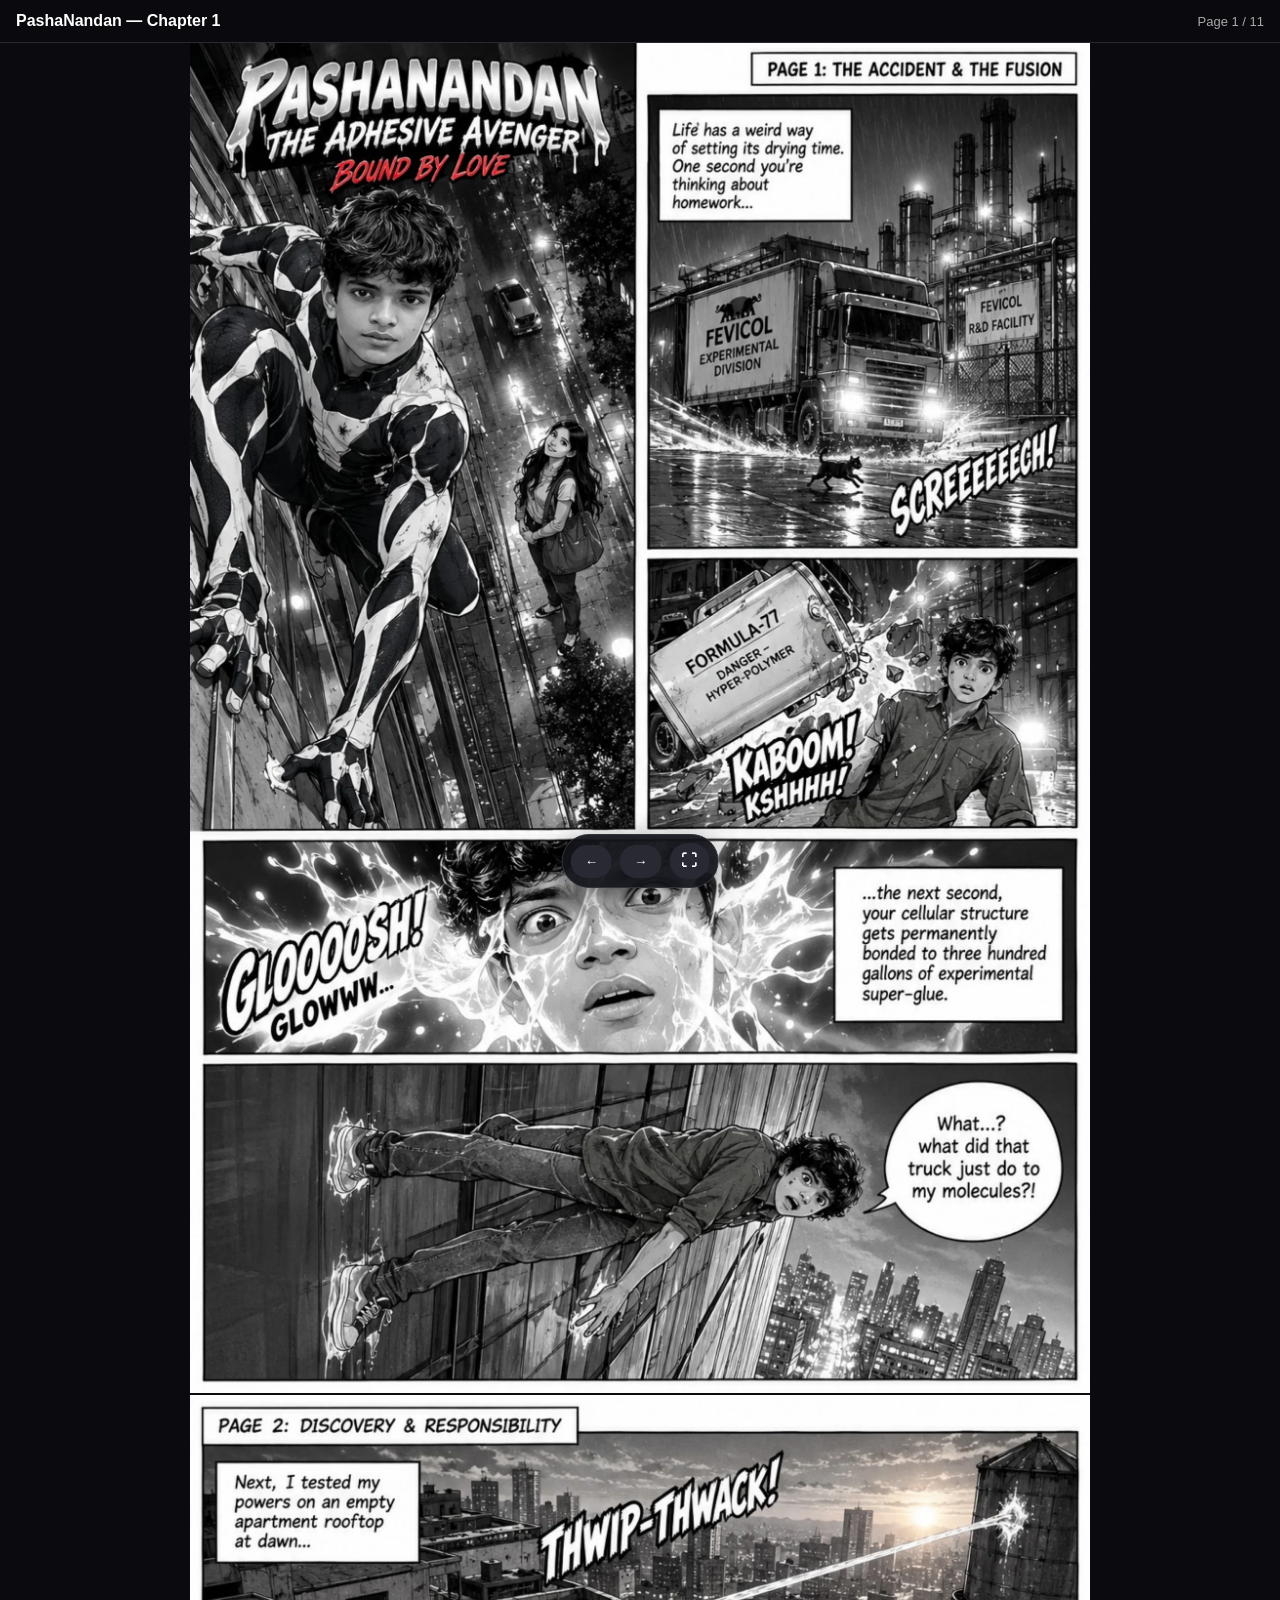
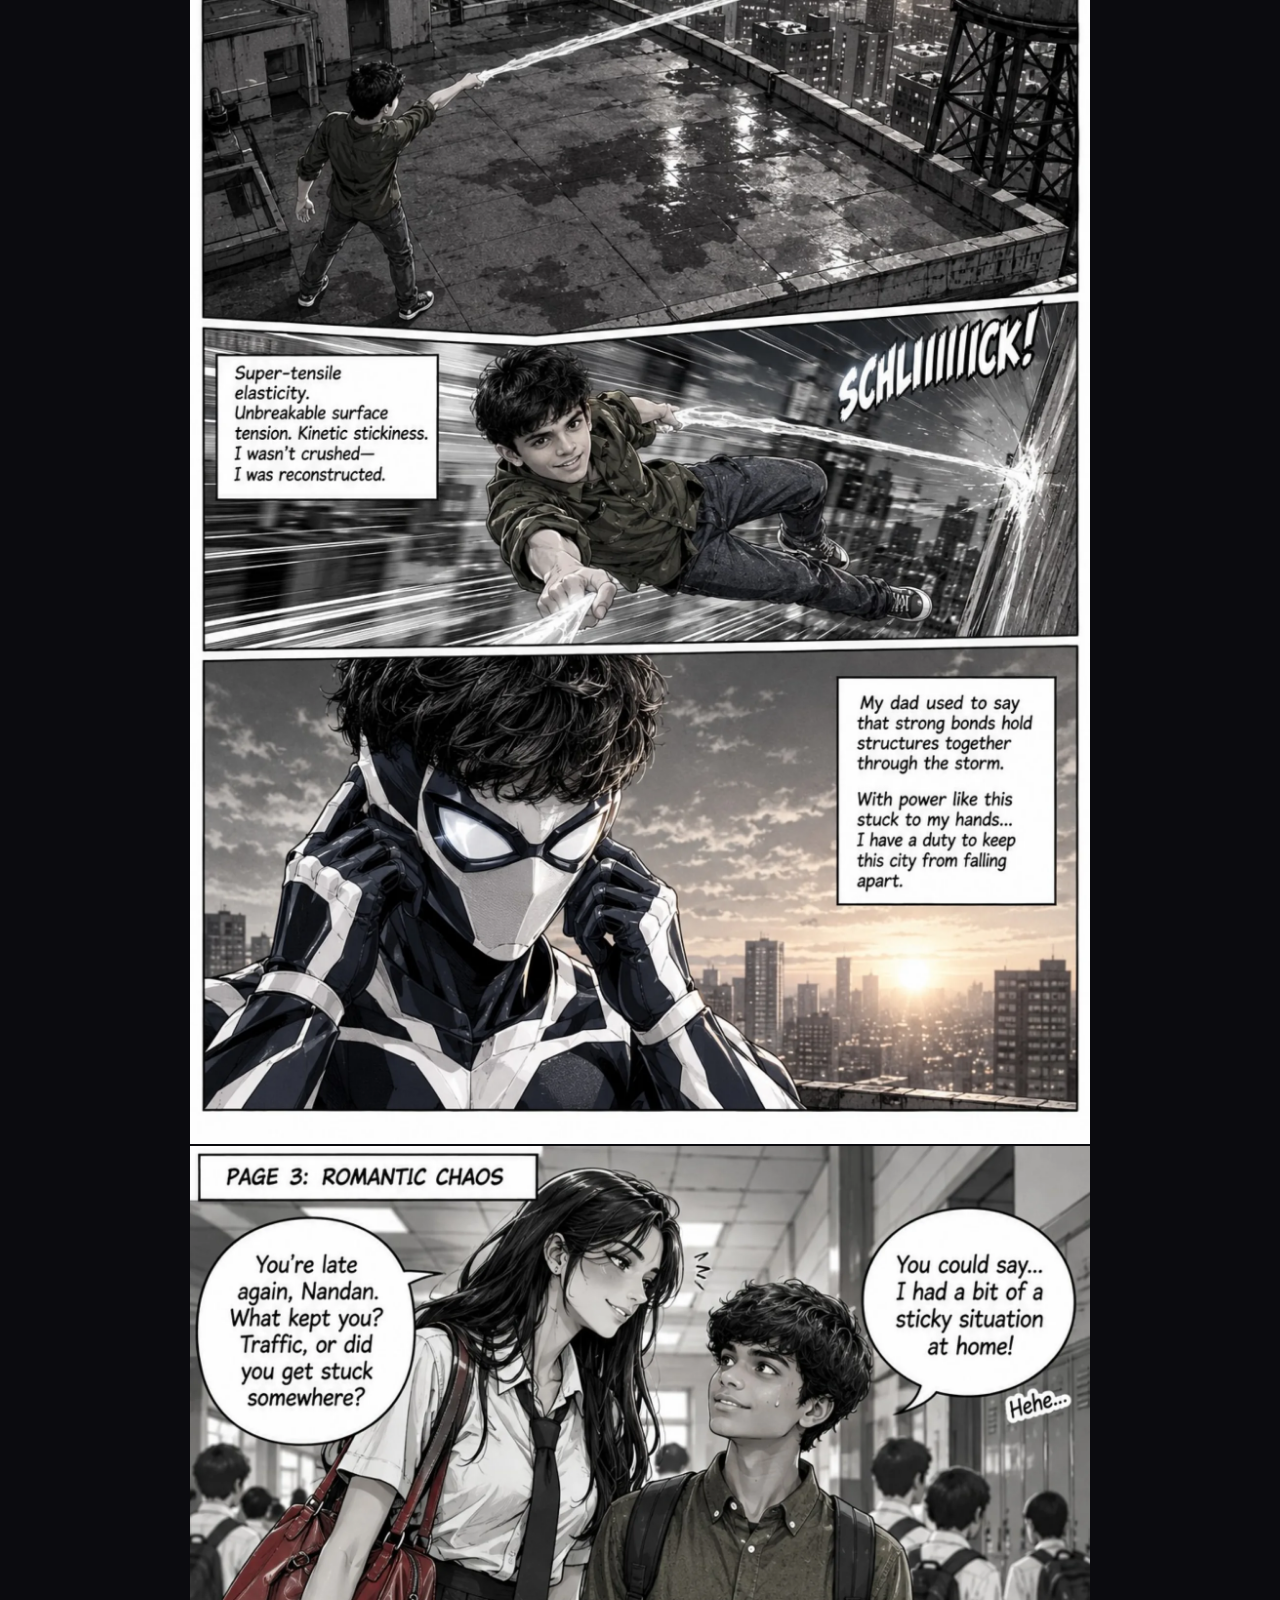
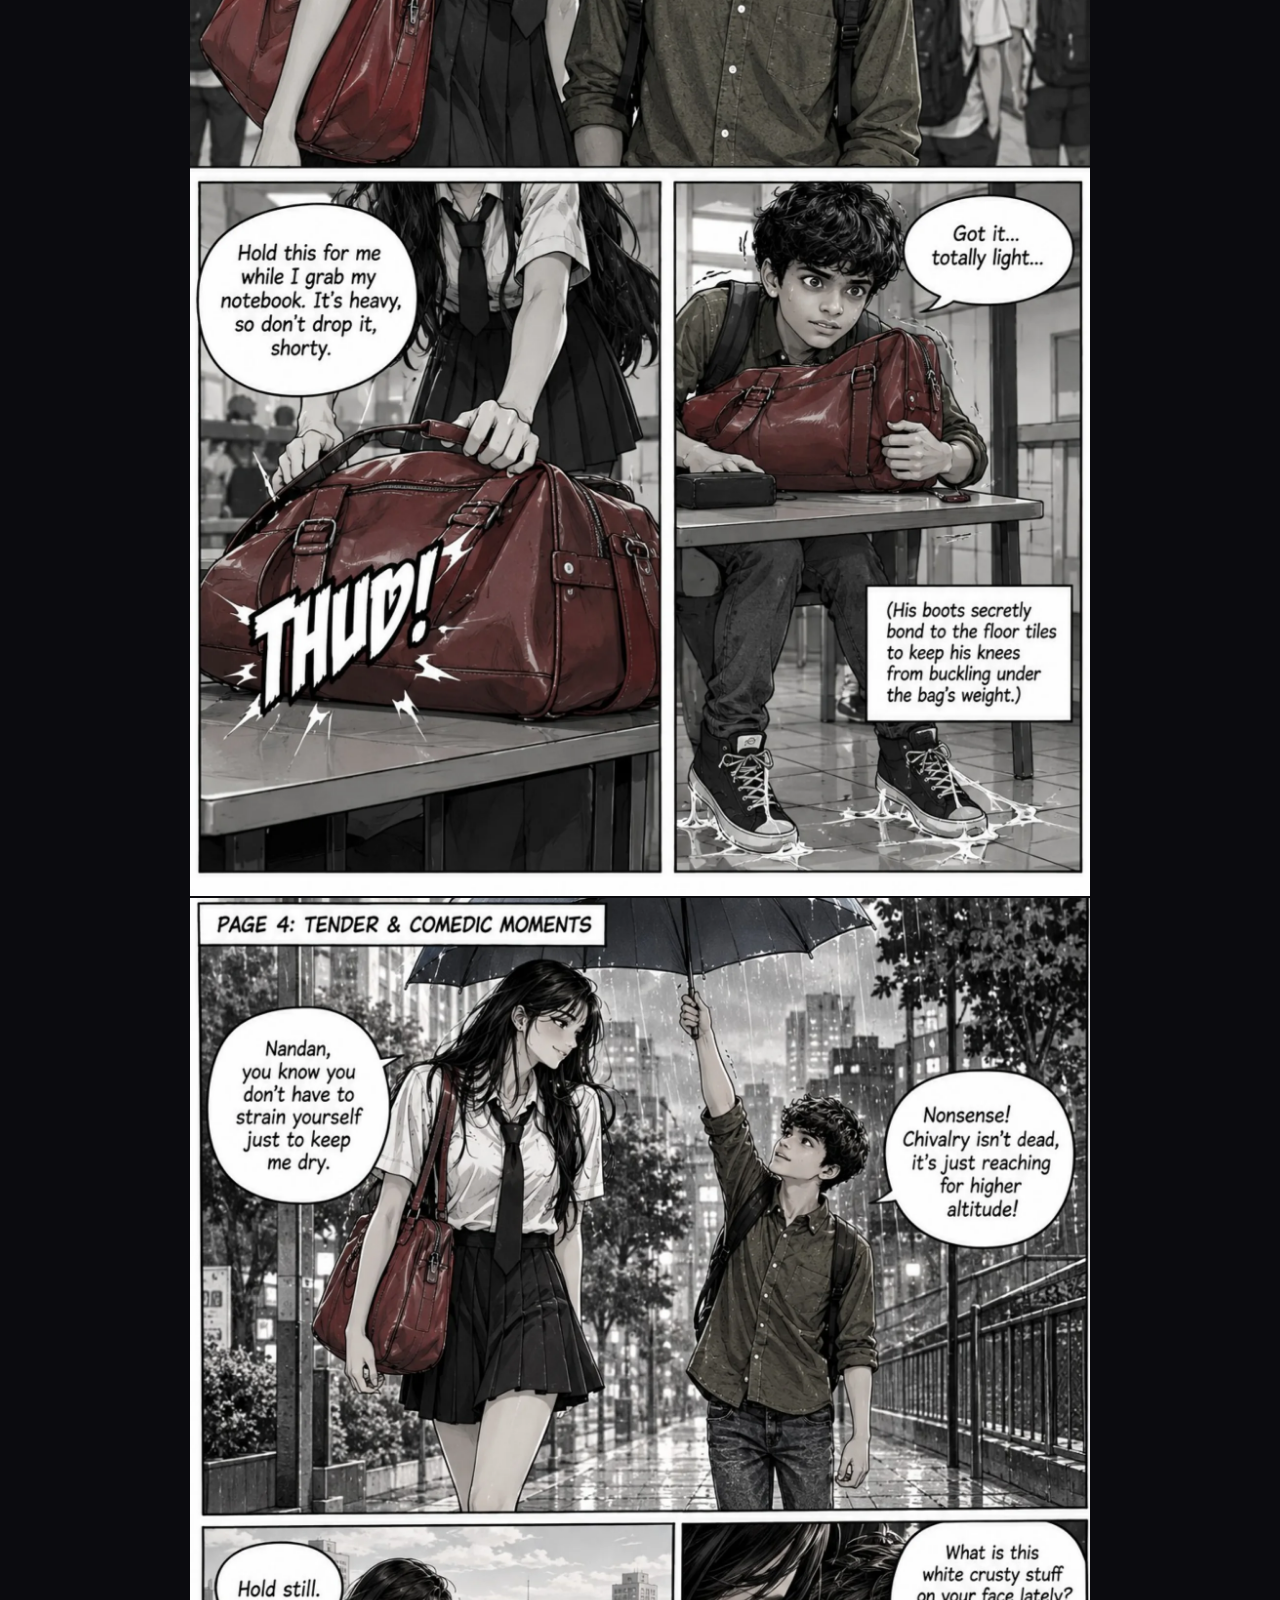
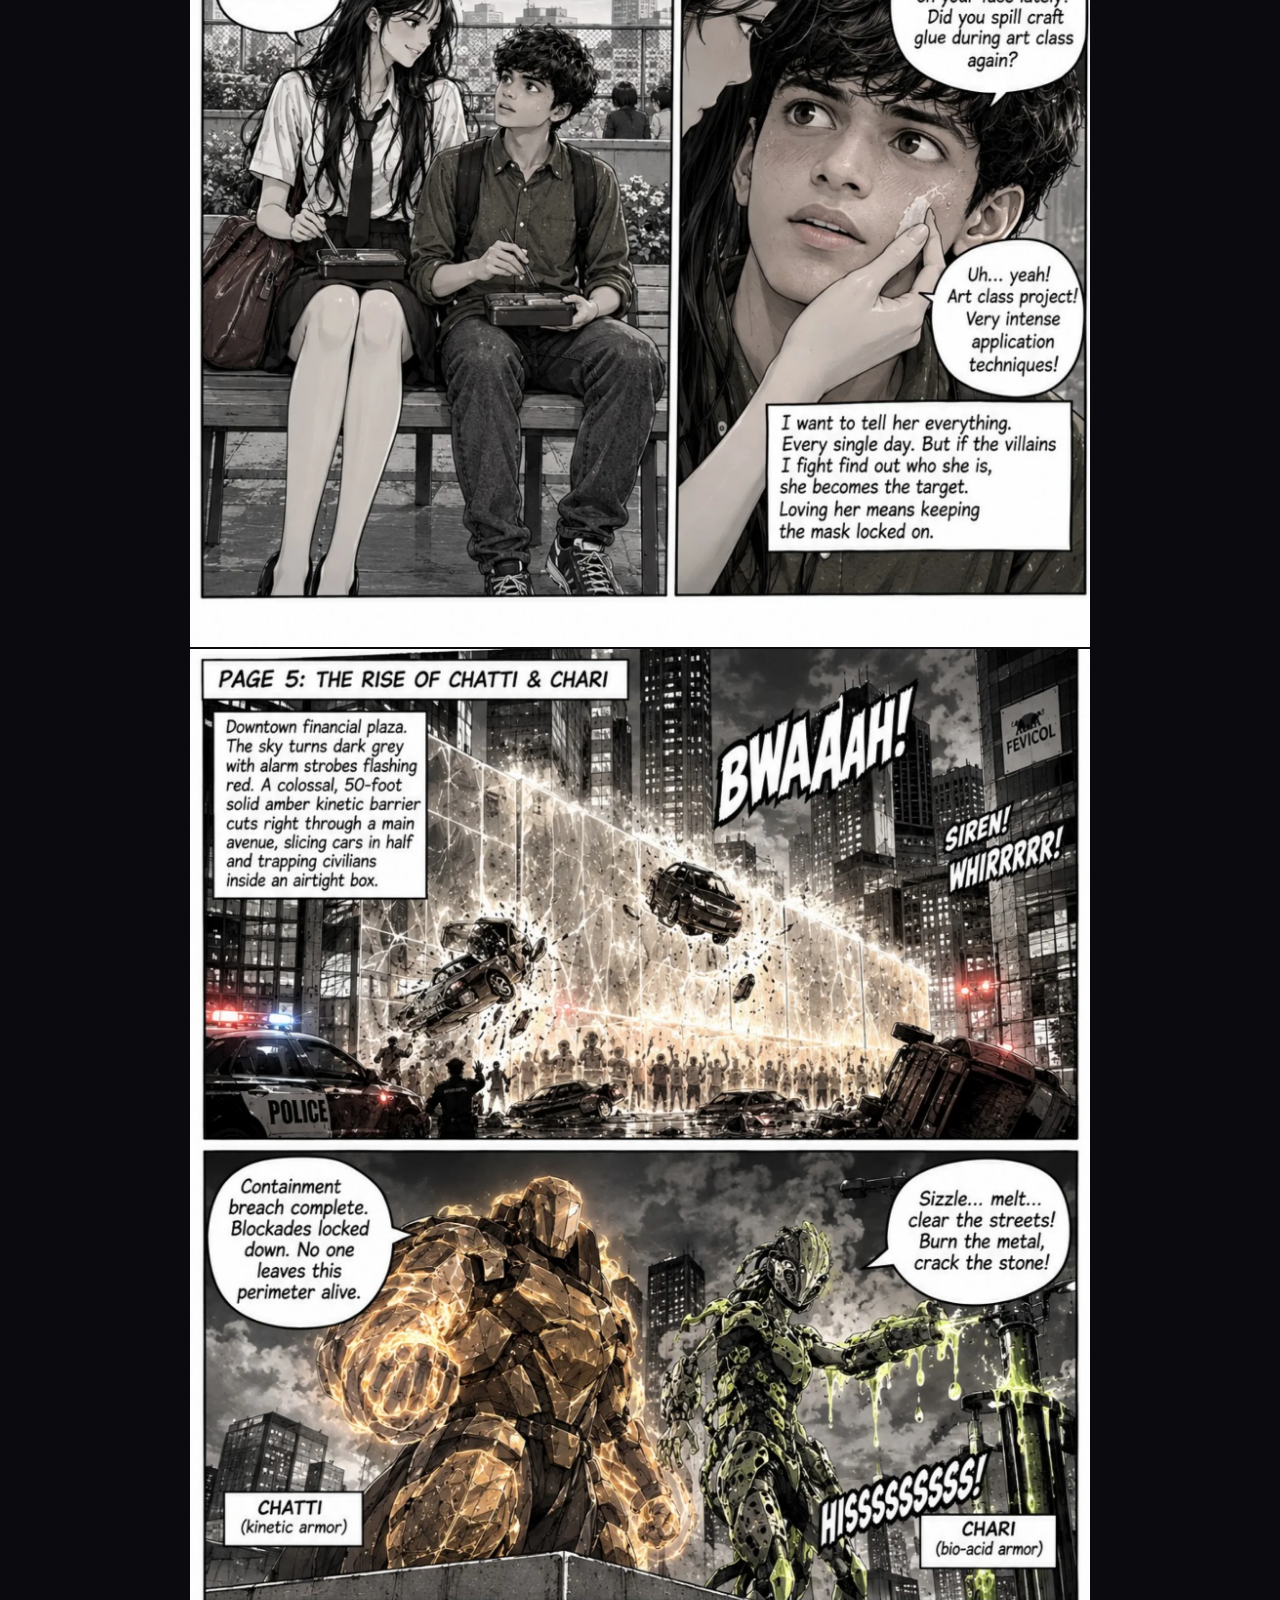
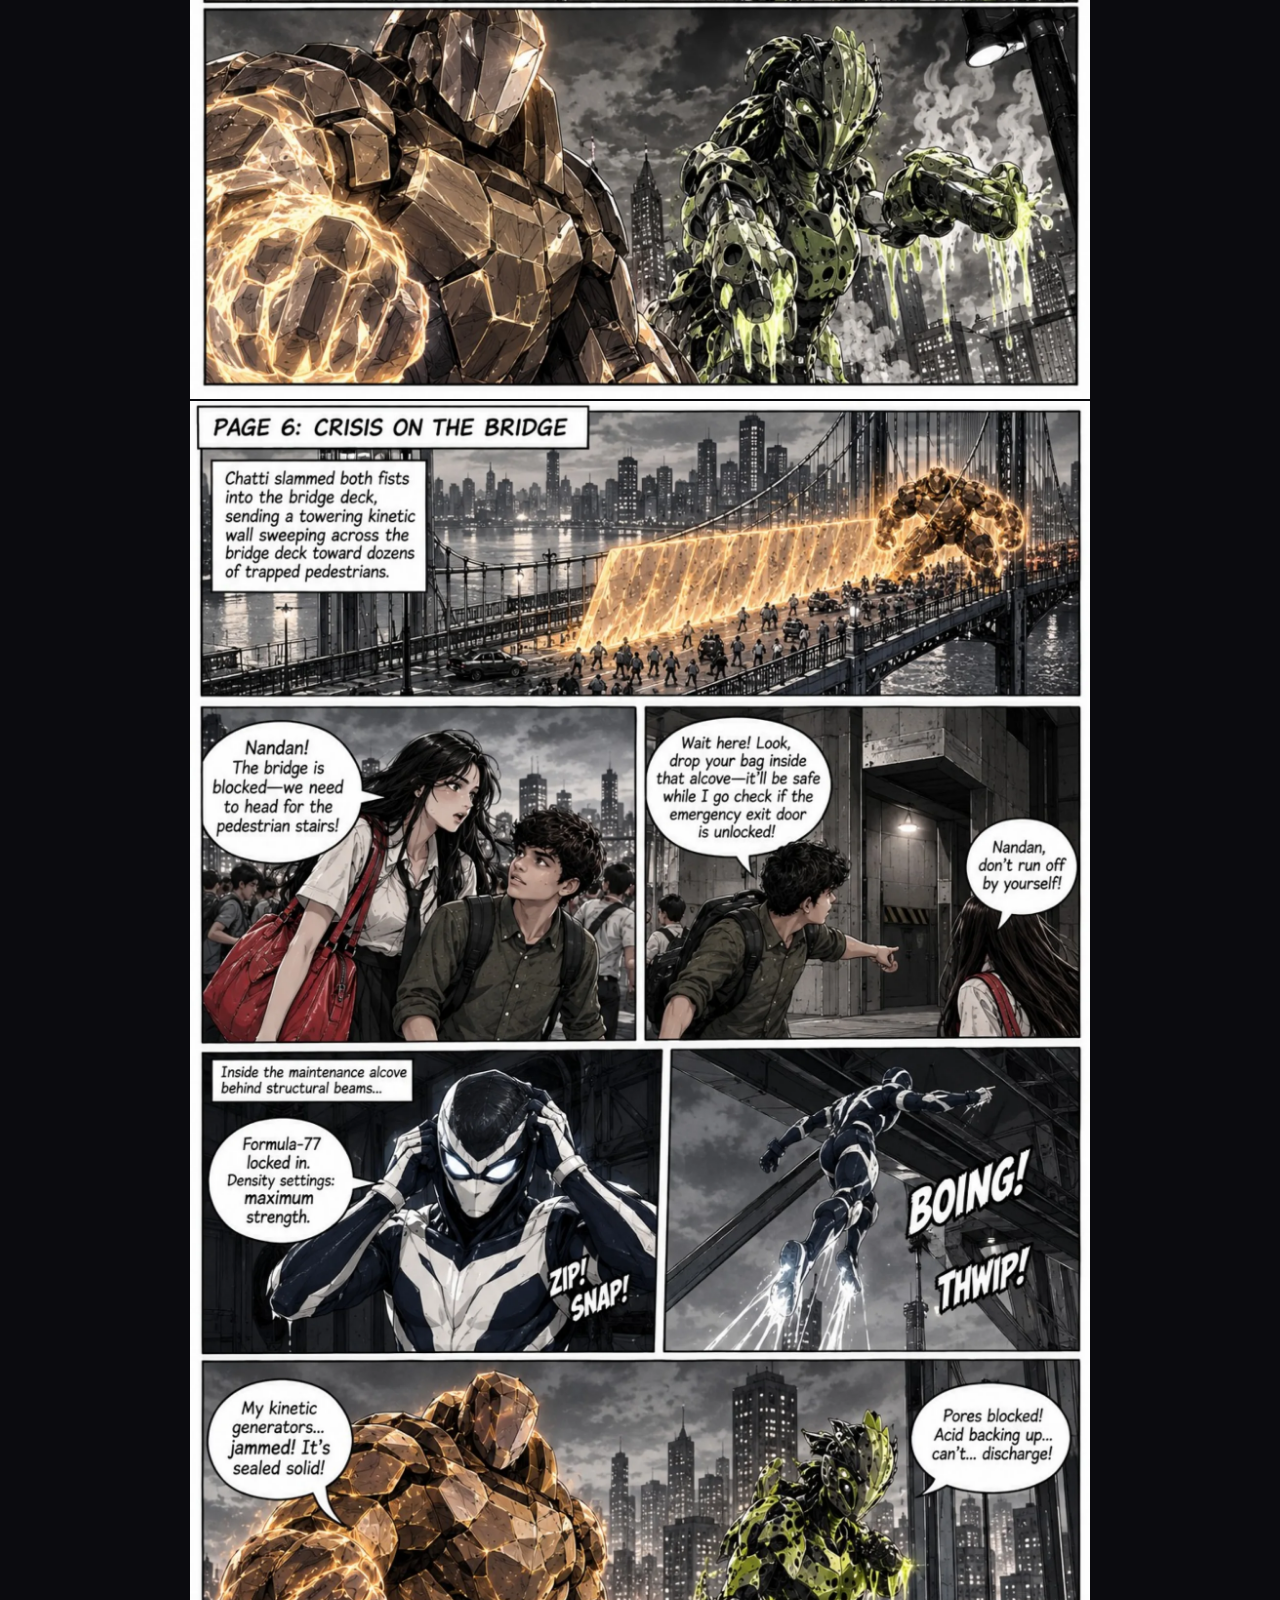
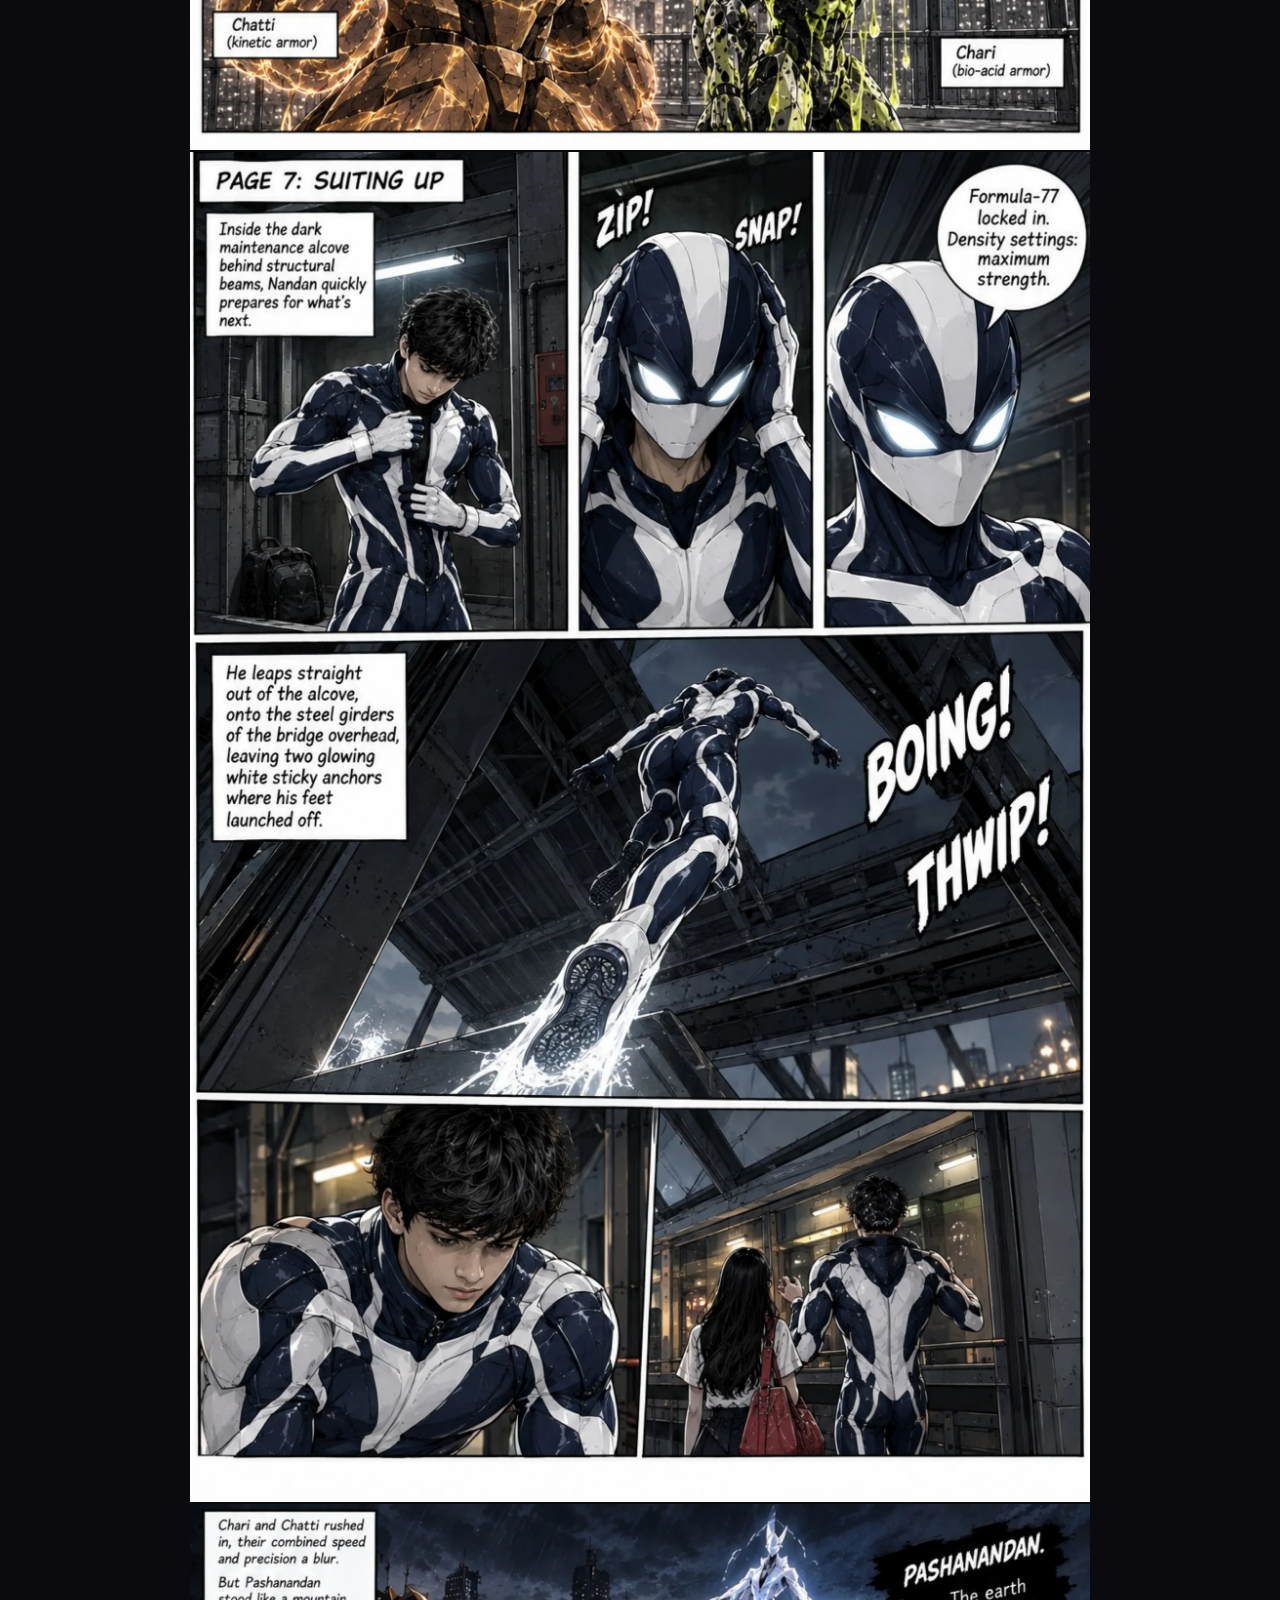
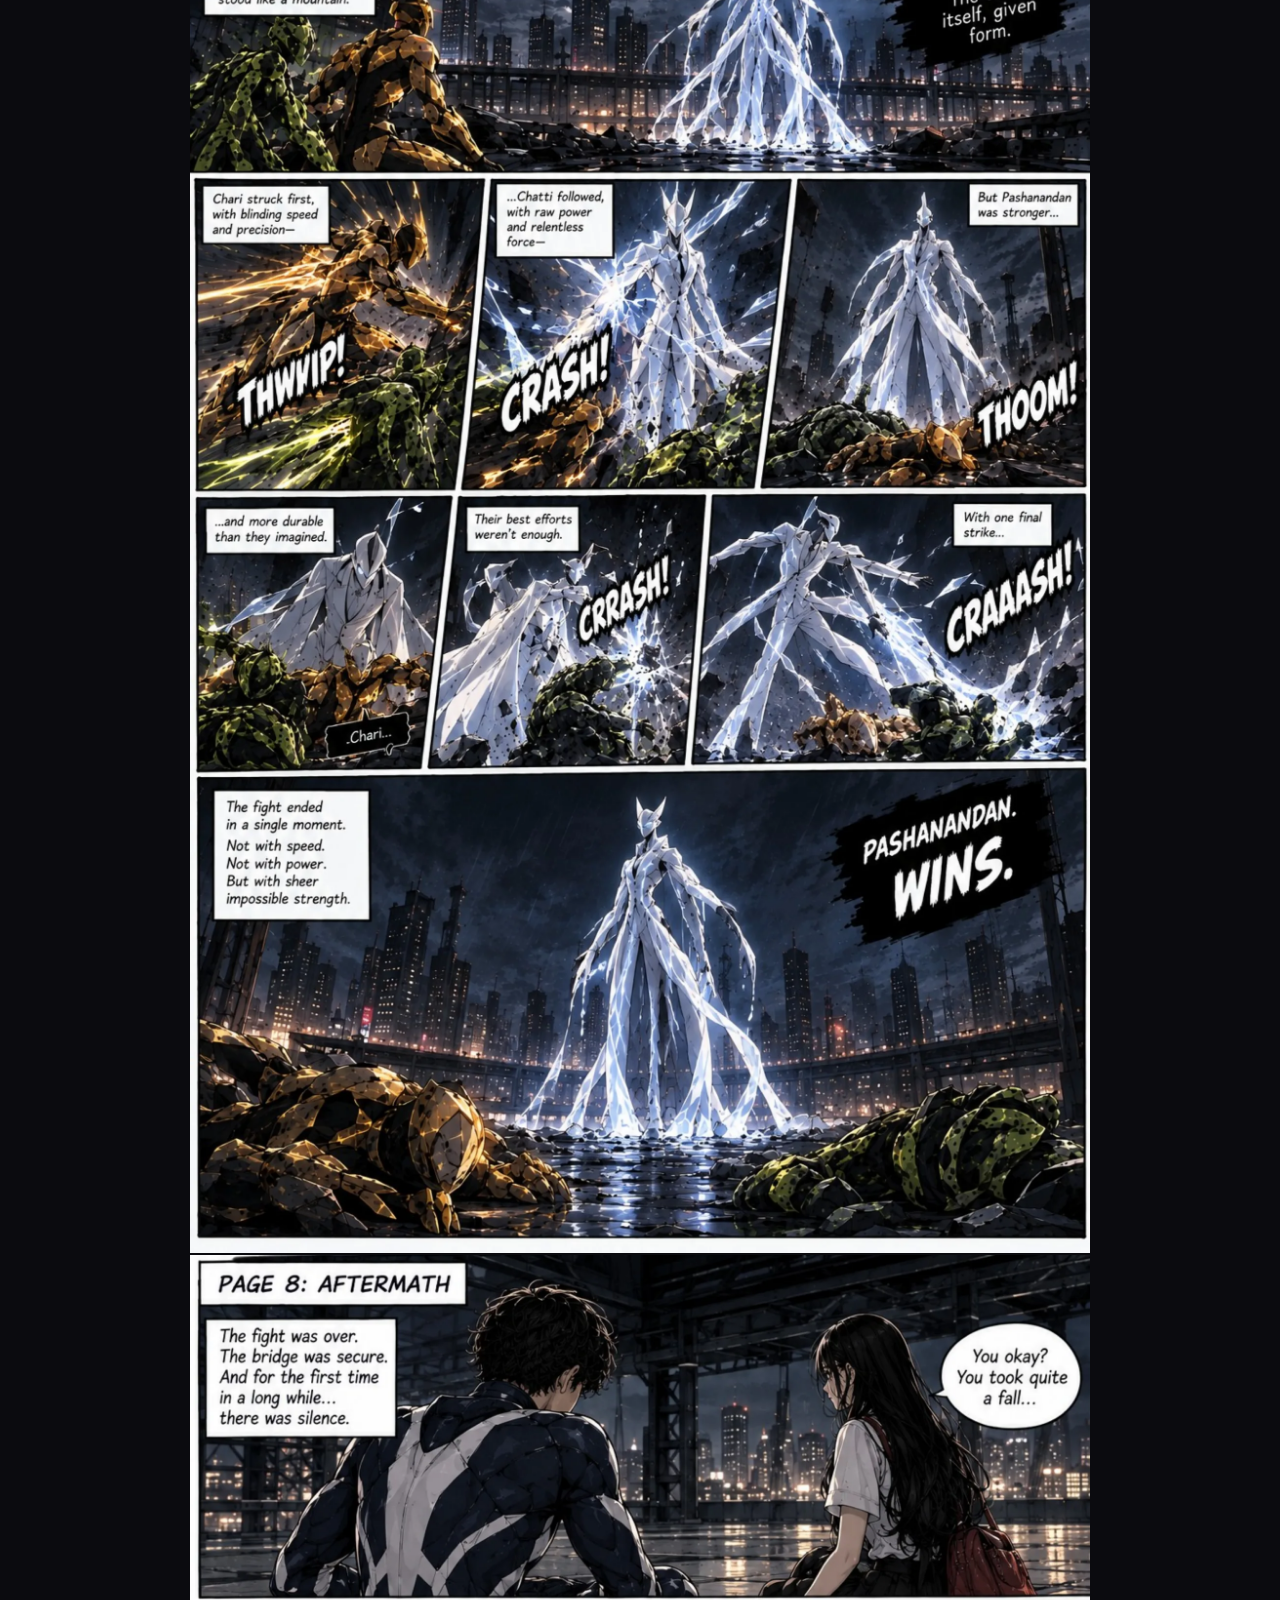
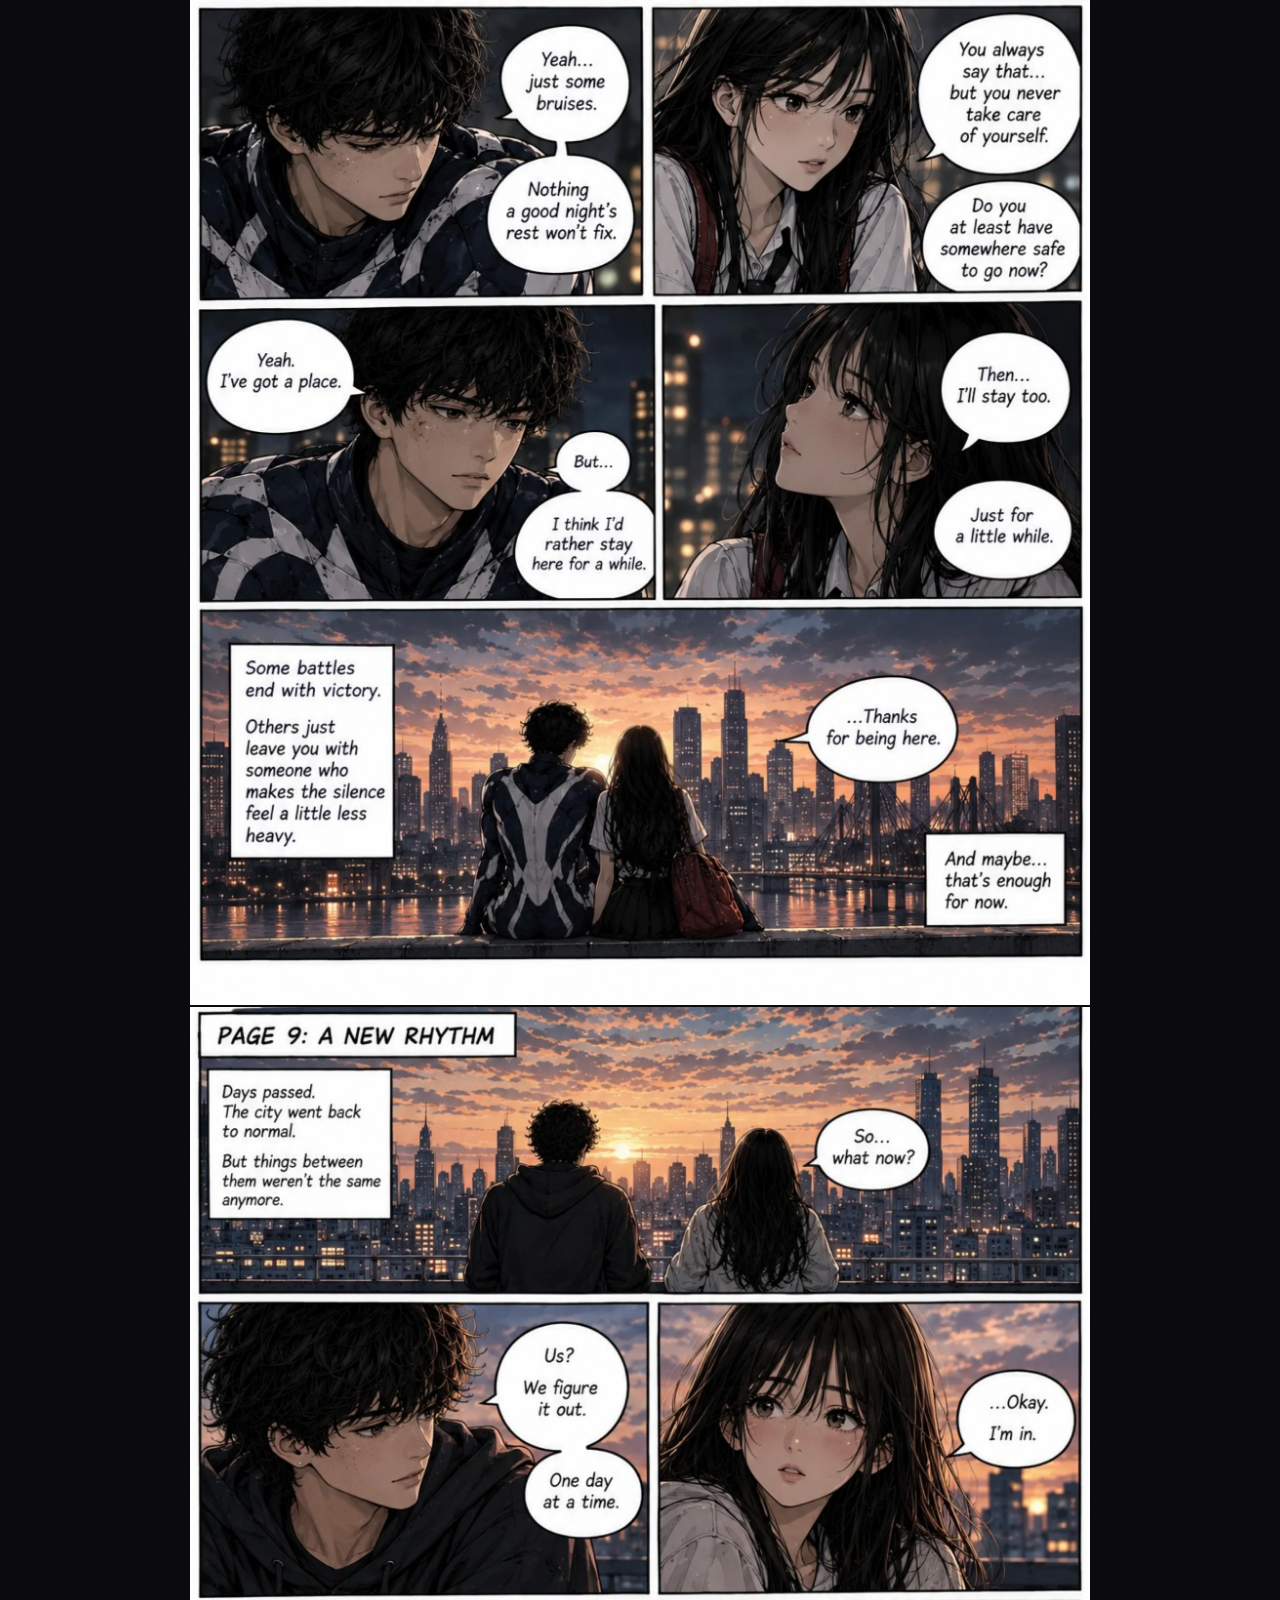
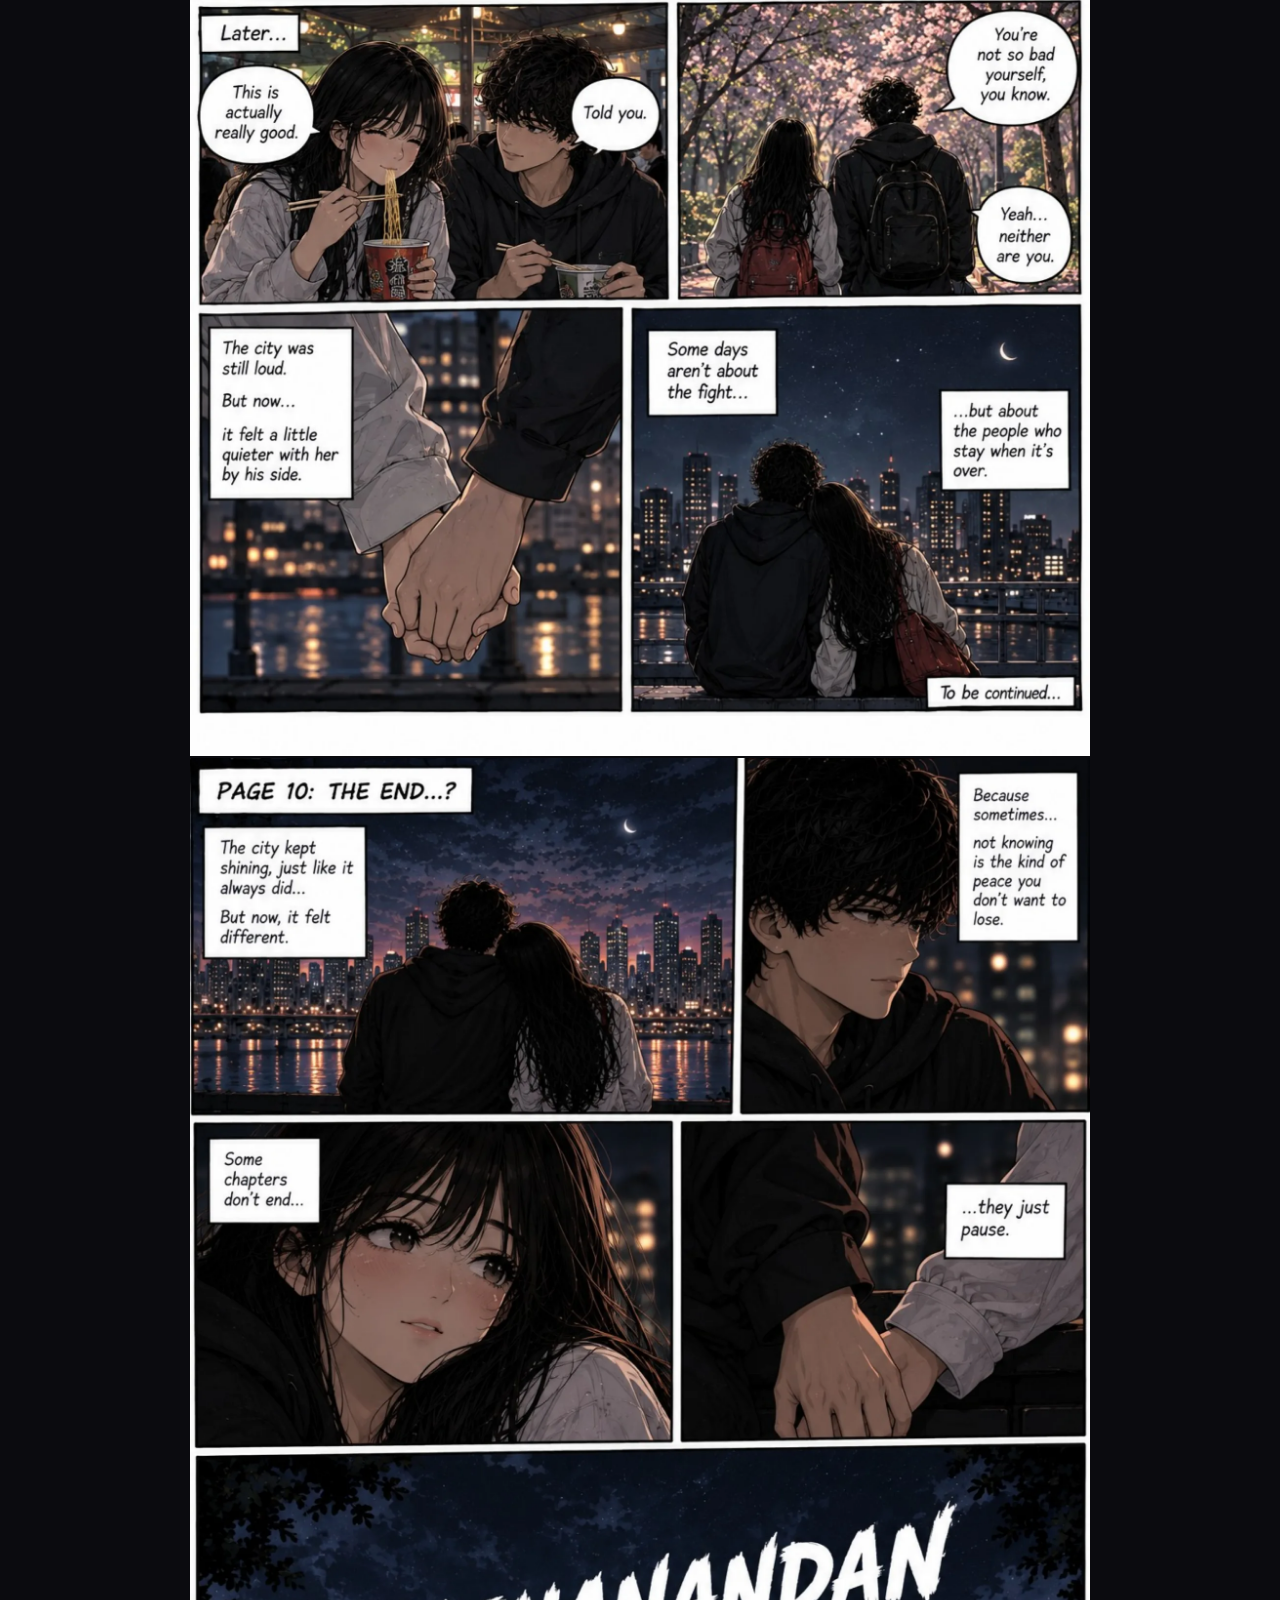
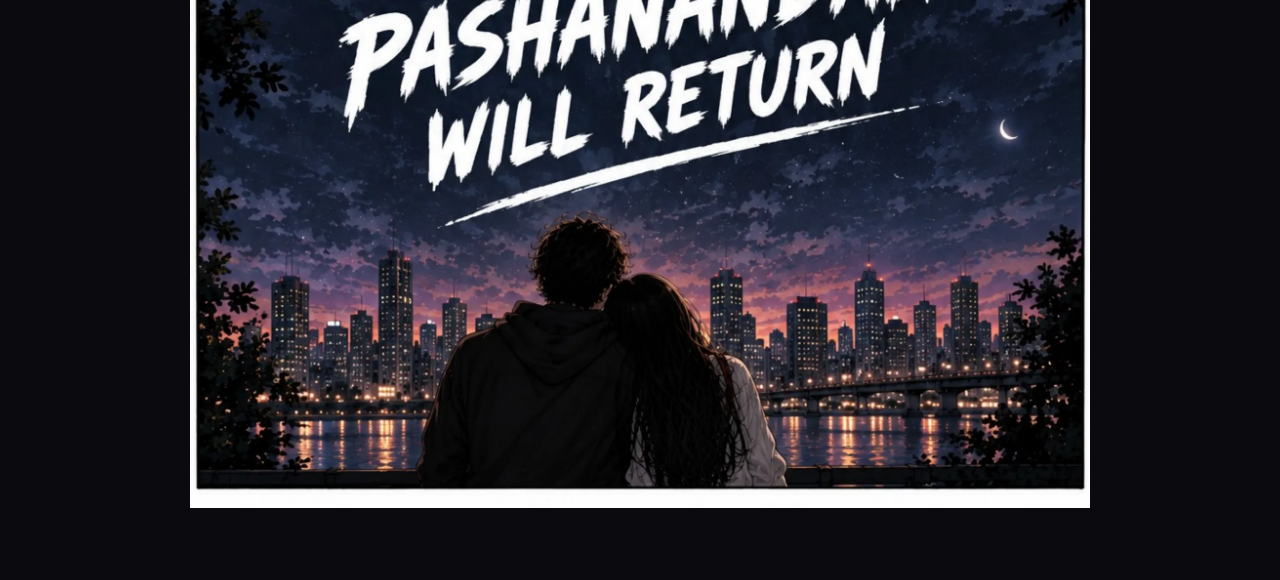
==== reader.html @ 2bcb2ae4 "Add files via upload" ====
<!DOCTYPE html>
<html lang="en">
<head>
  <meta charset="UTF-8">
  <meta name="viewport" content="width=device-width, initial-scale=1.0">
  <title>PashaNandan — Chapter 1</title>
  <style>
    * { box-sizing: border-box; }
    html, body { margin: 0; padding: 0; background: #0b0b0f; color: #fff; font-family: Arial, sans-serif; }
    body { padding-bottom: 70px; }
    .topbar {
      position: sticky; top: 0; z-index: 10;
      display: flex; align-items: center; justify-content: space-between;
      padding: 12px 16px; background: rgba(11,11,15,.94);
      border-bottom: 1px solid #292932; backdrop-filter: blur(10px);
    }
    .title { font-weight: 800; font-size: 16px; }
    .progress { font-size: 13px; color: #aaa; }
    .reader { max-width: 900px; margin: 0 auto; }
    .page {
      display: block; width: 100%; height: auto; margin: 0 auto;
      background: #15151b;
      user-select: none; -webkit-user-drag: none;
    }
    .controls {
      position: fixed; left: 50%; bottom: 12px; transform: translateX(-50%);
      display: flex; gap: 8px; align-items: center;
      background: rgba(20,20,27,.94); border: 1px solid #33333d;
      border-radius: 999px; padding: 8px; z-index: 20;
      box-shadow: 0 8px 30px rgba(0,0,0,.45);
    }
    button {
      border: 0; border-radius: 999px; padding: 9px 14px;
      background: #292934; color: white; font-weight: 700; cursor: pointer;
    }
    button:disabled { opacity: .4; cursor: default; }
    #fullscreen { font-size: 16px; padding: 9px 12px; }
    .loading { text-align: center; padding: 50px 20px; color: #aaa; }
    @media (min-width: 901px) {
      .page { margin-bottom: 2px; }
    }
  </style>
</head>
<body>
  <div class="topbar">
    <div class="title">PashaNandan — Chapter 1</div>
    <div class="progress" id="progress">Page 1 / 11</div>
  </div>

  <main class="reader" id="reader">
    <div class="loading" id="loading">Loading comic…</div>
  </main>

  <div class="controls">
    <button id="prev" aria-label="Previous page">←</button>
    <button id="next" aria-label="Next page">→</button>
    <button id="fullscreen" aria-label="Fullscreen">⛶</button>
  </div>

  <script>
    const totalPages = 11;
    const reader = document.getElementById("reader");
    const progress = document.getElementById("progress");
    const loading = document.getElementById("loading");
    const pages = [];

    for (let i = 1; i <= totalPages; i++) {
      const img = document.createElement("img");
      img.className = "page";
      img.alt = `PashaNandan Chapter 1 — Page ${i}`;
      img.loading = i === 1 ? "eager" : "lazy";
      img.decoding = "async";
      img.src = `comics/pashanandan/chapter-01/page-${String(i).padStart(2, "0")}.webp`;
      reader.appendChild(img);
      pages.push(img);
    }
    loading.remove();

    function currentPage() {
      let best = 1, bestDistance = Infinity;
      pages.forEach((page, i) => {
        const distance = Math.abs(page.getBoundingClientRect().top - 80);
        if (distance < bestDistance) {
          bestDistance = distance;
          best = i + 1;
        }
      });
      return best;
    }

    function updateProgress() {
      progress.textContent = `Page ${currentPage()} / ${totalPages}`;
    }

    document.getElementById("prev").onclick = () => {
      const p = Math.max(1, currentPage() - 1);
      pages[p - 1].scrollIntoView({ behavior: "smooth", block: "start" });
    };

    document.getElementById("next").onclick = () => {
      const p = Math.min(totalPages, currentPage() + 1);
      pages[p - 1].scrollIntoView({ behavior: "smooth", block: "start" });
    };

    document.getElementById("fullscreen").onclick = async () => {
      if (!document.fullscreenElement) {
        await document.documentElement.requestFullscreen?.();
      } else {
        await document.exitFullscreen?.();
      }
    };

    window.addEventListener("scroll", updateProgress, { passive: true });
    updateProgress();
  </script>
</body>
</html>
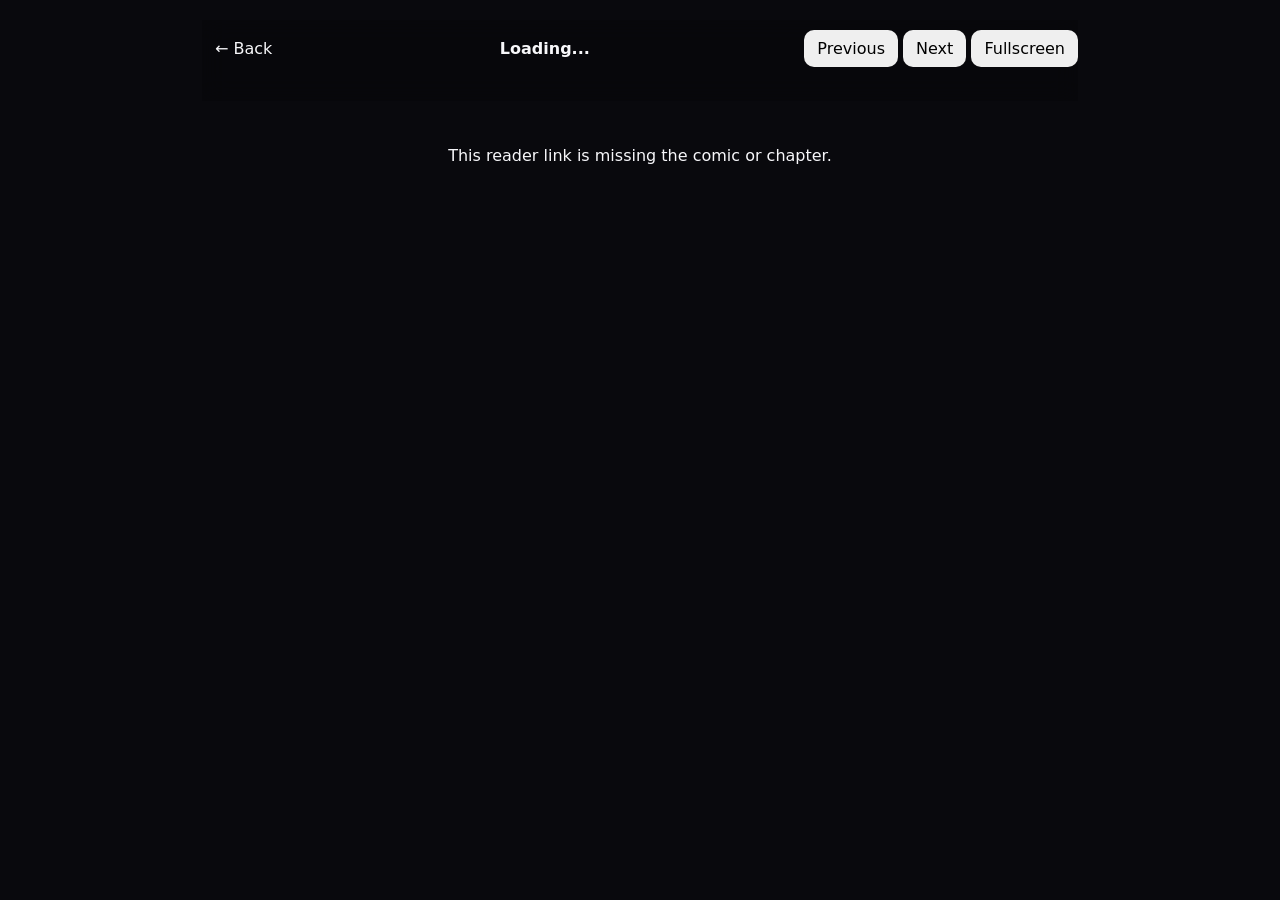
==== commit 50d5d9cd: "Add files via upload" ====
--- a/reader.html
+++ b/reader.html
@@ -3,115 +3,245 @@
 <head>
   <meta charset="UTF-8">
   <meta name="viewport" content="width=device-width, initial-scale=1.0">
-  <title>PashaNandan — Chapter 1</title>
+  <title>Comic Reader</title>
+  <link rel="stylesheet" href="style.css">
   <style>
-    * { box-sizing: border-box; }
-    html, body { margin: 0; padding: 0; background: #0b0b0f; color: #fff; font-family: Arial, sans-serif; }
-    body { padding-bottom: 70px; }
-    .topbar {
-      position: sticky; top: 0; z-index: 10;
-      display: flex; align-items: center; justify-content: space-between;
-      padding: 12px 16px; background: rgba(11,11,15,.94);
-      border-bottom: 1px solid #292932; backdrop-filter: blur(10px);
-    }
-    .title { font-weight: 800; font-size: 16px; }
-    .progress { font-size: 13px; color: #aaa; }
-    .reader { max-width: 900px; margin: 0 auto; }
-    .page {
-      display: block; width: 100%; height: auto; margin: 0 auto;
-      background: #15151b;
-      user-select: none; -webkit-user-drag: none;
-    }
-    .controls {
-      position: fixed; left: 50%; bottom: 12px; transform: translateX(-50%);
-      display: flex; gap: 8px; align-items: center;
-      background: rgba(20,20,27,.94); border: 1px solid #33333d;
-      border-radius: 999px; padding: 8px; z-index: 20;
-      box-shadow: 0 8px 30px rgba(0,0,0,.45);
-    }
-    button {
-      border: 0; border-radius: 999px; padding: 9px 14px;
-      background: #292934; color: white; font-weight: 700; cursor: pointer;
-    }
-    button:disabled { opacity: .4; cursor: default; }
-    #fullscreen { font-size: 16px; padding: 9px 12px; }
-    .loading { text-align: center; padding: 50px 20px; color: #aaa; }
-    @media (min-width: 901px) {
-      .page { margin-bottom: 2px; }
+    .reader-page {
+      max-width: 900px;
+      margin: 0 auto;
+      padding: 20px 12px 100px;
+    }
+    .reader-top {
+      position: sticky;
+      top: 0;
+      z-index: 20;
+      padding: 10px 0;
+      backdrop-filter: blur(12px);
+      background: rgba(0,0,0,.12);
+    }
+    .reader-controls {
+      display: flex;
+      align-items: center;
+      justify-content: space-between;
+      gap: 8px;
+      flex-wrap: wrap;
+    }
+    .reader-controls button, .reader-controls a {
+      border: 0;
+      border-radius: 10px;
+      padding: 9px 13px;
+      cursor: pointer;
+      text-decoration: none;
+      font: inherit;
+    }
+    #pages {
+      display: flex;
+      flex-direction: column;
+      align-items: center;
+      gap: 14px;
+      margin-top: 15px;
+    }
+    #pages img {
+      display: block;
+      width: min(100%, 900px);
+      height: auto;
+      margin: 0 auto;
+    }
+    #status {
+      text-align: center;
+      padding: 12px;
+      opacity: .8;
+    }
+    #error {
+      display: none;
+      text-align: center;
+      padding: 30px 15px;
     }
   </style>
 </head>
 <body>
-  <div class="topbar">
-    <div class="title">PashaNandan — Chapter 1</div>
-    <div class="progress" id="progress">Page 1 / 11</div>
-  </div>
-
-  <main class="reader" id="reader">
-    <div class="loading" id="loading">Loading comic…</div>
+  <main class="reader-page">
+    <div class="reader-top">
+      <div class="reader-controls">
+        <a href="index.html">← Back</a>
+        <strong id="title">Loading...</strong>
+        <div>
+          <button id="prev">Previous</button>
+          <button id="next">Next</button>
+          <button id="fullscreen">Fullscreen</button>
+        </div>
+      </div>
+      <div id="status">Loading pages...</div>
+    </div>
+
+    <div id="pages"></div>
+    <div id="error"></div>
   </main>
 
-  <div class="controls">
-    <button id="prev" aria-label="Previous page">←</button>
-    <button id="next" aria-label="Next page">→</button>
-    <button id="fullscreen" aria-label="Fullscreen">⛶</button>
-  </div>
-
-  <script>
-    const totalPages = 11;
-    const reader = document.getElementById("reader");
-    const progress = document.getElementById("progress");
-    const loading = document.getElementById("loading");
-    const pages = [];
-
-    for (let i = 1; i <= totalPages; i++) {
-      const img = document.createElement("img");
-      img.className = "page";
-      img.alt = `PashaNandan Chapter 1 — Page ${i}`;
-      img.loading = i === 1 ? "eager" : "lazy";
-      img.decoding = "async";
-      img.src = `comics/pashanandan/chapter-01/page-${String(i).padStart(2, "0")}.webp`;
-      reader.appendChild(img);
-      pages.push(img);
-    }
-    loading.remove();
-
-    function currentPage() {
-      let best = 1, bestDistance = Infinity;
-      pages.forEach((page, i) => {
-        const distance = Math.abs(page.getBoundingClientRect().top - 80);
-        if (distance < bestDistance) {
-          bestDistance = distance;
-          best = i + 1;
+<script>
+(function () {
+  const OWNER = "pogo809";
+  const REPO = "Unhingedcomics";
+  const BRANCH = "main";
+  const API = "https://api.github.com/repos/" + OWNER + "/" + REPO + "/contents/";
+  const RAW = "https://raw.githubusercontent.com/" + OWNER + "/" + REPO + "/" + BRANCH + "/";
+
+  const params = new URLSearchParams(location.search);
+  const comic = params.get("comic");
+  const chapter = params.get("chapter");
+  const requestedPage = Math.max(1, parseInt(params.get("page") || "1", 10) || 1);
+
+  const pagesEl = document.getElementById("pages");
+  const statusEl = document.getElementById("status");
+  const titleEl = document.getElementById("title");
+  const errorEl = document.getElementById("error");
+  const prevBtn = document.getElementById("prev");
+  const nextBtn = document.getElementById("next");
+  const fullscreenBtn = document.getElementById("fullscreen");
+
+  let pages = [];
+  let currentPage = requestedPage;
+
+  function showError(message) {
+    errorEl.style.display = "block";
+    errorEl.textContent = message;
+    statusEl.textContent = "";
+  }
+
+  function setStatus() {
+    statusEl.textContent = pages.length
+      ? "Page " + currentPage + " of " + pages.length
+      : "";
+    prevBtn.disabled = currentPage <= 1;
+    nextBtn.disabled = currentPage >= pages.length;
+  }
+
+  function saveProgress() {
+    if (!comic || !chapter || !pages.length) return;
+    localStorage.setItem("unhinged_progress", JSON.stringify({
+      comic: comic,
+      chapter: chapter,
+      page: currentPage,
+      image: pages[currentPage - 1]
+    }));
+  }
+
+  function goToPage(n) {
+    if (!pages.length) return;
+    currentPage = Math.max(1, Math.min(pages.length, n));
+    const img = pagesEl.querySelector('[data-page="' + currentPage + '"]');
+    if (img) img.scrollIntoView({ behavior: "smooth", block: "start" });
+    setStatus();
+    saveProgress();
+    history.replaceState(null, "", "reader.html?comic=" +
+      encodeURIComponent(comic) + "&chapter=" +
+      encodeURIComponent(chapter) + "&page=" + currentPage);
+  }
+
+  function sortPages(items) {
+    return items
+      .filter(x => x && x.type === "file")
+      .filter(x => /\.(webp|jpg|jpeg|png)$/i.test(x.name))
+      .sort((a, b) => {
+        const an = parseInt((a.name.match(/\d+/) || ["0"])[0], 10);
+        const bn = parseInt((b.name.match(/\d+/) || ["0"])[0], 10);
+        return an - bn || a.name.localeCompare(b.name);
+      });
+  }
+
+  async function load() {
+    if (!comic || !chapter) {
+      showError("This reader link is missing the comic or chapter.");
+      return;
+    }
+
+    titleEl.textContent = comic.replace(/[-_]+/g, " ") +
+      " — " + chapter.replace(/[-_]+/g, " ");
+
+    const path = "comics/" + comic + "/" + chapter;
+
+    try {
+      const response = await fetch(API + path, {
+        headers: { "Accept": "application/vnd.github+json" },
+        cache: "no-store"
+      });
+
+      if (!response.ok) {
+        throw new Error("GitHub returned " + response.status);
+      }
+
+      const data = await response.json();
+      pages = sortPages(Array.isArray(data) ? data : []);
+
+      if (!pages.length) {
+        showError("No comic pages were found in this chapter.");
+        return;
+      }
+
+      pagesEl.innerHTML = "";
+
+      pages.forEach((file, index) => {
+        const pageNo = index + 1;
+        const img = document.createElement("img");
+        img.dataset.page = pageNo;
+        img.alt = "Page " + pageNo;
+        img.loading = pageNo <= 2 ? "eager" : "lazy";
+        img.src = RAW + path + "/" + encodeURIComponent(file.name);
+        img.addEventListener("error", function () {
+          img.alt = "Page " + pageNo + " could not be loaded";
+        });
+        pagesEl.appendChild(img);
+      });
+
+      currentPage = Math.min(requestedPage, pages.length);
+      setStatus();
+      saveProgress();
+
+      const observer = new IntersectionObserver(entries => {
+        let best = null;
+        for (const entry of entries) {
+          if (entry.isIntersecting) {
+            if (!best || entry.intersectionRatio > best.intersectionRatio) best = entry;
+          }
         }
-      });
-      return best;
-    }
-
-    function updateProgress() {
-      progress.textContent = `Page ${currentPage()} / ${totalPages}`;
-    }
-
-    document.getElementById("prev").onclick = () => {
-      const p = Math.max(1, currentPage() - 1);
-      pages[p - 1].scrollIntoView({ behavior: "smooth", block: "start" });
-    };
-
-    document.getElementById("next").onclick = () => {
-      const p = Math.min(totalPages, currentPage() + 1);
-      pages[p - 1].scrollIntoView({ behavior: "smooth", block: "start" });
-    };
-
-    document.getElementById("fullscreen").onclick = async () => {
-      if (!document.fullscreenElement) {
-        await document.documentElement.requestFullscreen?.();
-      } else {
-        await document.exitFullscreen?.();
-      }
-    };
-
-    window.addEventListener("scroll", updateProgress, { passive: true });
-    updateProgress();
-  </script>
+        if (best) {
+          currentPage = Number(best.target.dataset.page);
+          setStatus();
+          saveProgress();
+        }
+      }, { threshold: [0.25, 0.5, 0.75] });
+
+      pagesEl.querySelectorAll("img").forEach(img => observer.observe(img));
+
+      setTimeout(() => {
+        const target = pagesEl.querySelector('[data-page="' + currentPage + '"]');
+        if (target) target.scrollIntoView({ block: "start" });
+      }, 250);
+
+    } catch (err) {
+      showError("Could not load the comic. Check that the comic and chapter folders exist and that GitHub Pages is serving the site.");
+      console.error(err);
+    }
+  }
+
+  prevBtn.addEventListener("click", () => goToPage(currentPage - 1));
+  nextBtn.addEventListener("click", () => goToPage(currentPage + 1));
+
+  fullscreenBtn.addEventListener("click", () => {
+    if (!document.fullscreenElement) {
+      document.documentElement.requestFullscreen?.();
+    } else {
+      document.exitFullscreen?.();
+    }
+  });
+
+  document.addEventListener("keydown", e => {
+    if (e.key === "ArrowLeft") goToPage(currentPage - 1);
+    if (e.key === "ArrowRight") goToPage(currentPage + 1);
+  });
+
+  load();
+})();
+</script>
 </body>
 </html>
--- a/style.css
+++ b/style.css
@@ -0,0 +1,11 @@
+:root{--bg:#09090d;--surface:#111118;--surface2:#191921;--text:#f7f7fa;--muted:#9999a5;--line:#2a2a35;--accent:#ffcf33}
+:root.light{--bg:#f5f5f7;--surface:#fff;--surface2:#ececf1;--text:#111118;--muted:#666672;--line:#d9d9e0;--accent:#d59f00}
+*{box-sizing:border-box}body{margin:0;background:var(--bg);color:var(--text);font-family:Inter,system-ui,sans-serif}a{text-decoration:none;color:inherit}
+.header{height:68px;position:sticky;top:0;z-index:20;display:flex;align-items:center;justify-content:space-between;padding:0 max(18px,calc((100% - 1180px)/2));background:rgba(9,9,13,.88);backdrop-filter:blur(14px);border-bottom:1px solid var(--line)}:root.light .header{background:rgba(245,245,247,.88)}
+.brand{font-weight:900;letter-spacing:.05em}.brand b{color:var(--accent);font-size:12px}.theme{width:40px;height:40px;border-radius:50%;border:1px solid var(--line);background:var(--surface);color:var(--text);cursor:pointer}
+.hero{min-height:310px;padding:60px max(18px,calc((100% - 1180px)/2));display:flex;flex-direction:column;justify-content:end;background:radial-gradient(circle at 80% 25%,rgba(255,207,51,.17),transparent 35%),linear-gradient(135deg,var(--surface),var(--bg))}.hero p,.heading p{color:var(--accent);font-size:11px;font-weight:900;letter-spacing:.16em;margin:0 0 8px}.hero h1,h2,h3{font-family:"Bebas Neue",Impact,sans-serif;margin:0}.hero h1{font-size:clamp(50px,9vw,92px);line-height:.88}.hero h1 span{color:var(--accent)}.hero small{color:var(--muted);font-size:15px;margin-top:18px}
+.section{max-width:1180px;margin:auto;padding:42px 18px 0}.heading{display:flex;justify-content:space-between;align-items:end;margin-bottom:18px}.heading h2{font-size:38px}.heading span{color:var(--muted);font-size:12px}
+.grid{display:grid;grid-template-columns:repeat(auto-fill,minmax(205px,1fr));gap:18px}.card{background:var(--surface);border:1px solid var(--line);border-radius:16px;overflow:hidden;transition:.18s}.card:hover{transform:translateY(-4px);border-color:var(--accent)}.thumb{aspect-ratio:2/3;background:var(--surface2);overflow:hidden;position:relative}.thumb img{width:100%;height:100%;object-fit:cover;display:block}.badge{position:absolute;top:9px;left:9px;background:var(--accent);color:#111;padding:5px 8px;border-radius:6px;font-size:10px;font-weight:900}.body{padding:13px}.body h3{font-family:Inter,sans-serif;font-size:19px}.meta{color:var(--muted);font-size:11px;margin-top:5px}.action{display:inline-block;background:var(--text);color:var(--bg);padding:9px 11px;border-radius:8px;font-size:11px;font-weight:800;margin-top:12px}
+#continueCard{max-width:650px;display:grid;grid-template-columns:105px 1fr;gap:17px;padding:13px;background:var(--surface);border:1px solid var(--line);border-radius:16px}.continueImg{width:105px;aspect-ratio:2/3;border-radius:9px;overflow:hidden}.continueImg img{width:100%;height:100%;object-fit:cover}.continueInfo{display:flex;flex-direction:column;justify-content:center}.continueInfo h3{font-size:29px}.track{height:6px;background:var(--surface2);border-radius:99px;margin:12px 0}.fill{height:100%;background:var(--accent);border-radius:99px}
+.empty{text-align:center;padding:55px 20px;border:1px dashed var(--line);border-radius:16px;color:var(--muted)}.empty h3{color:var(--text);font-size:28px}code{background:var(--surface2);padding:3px 6px;border-radius:5px}footer{max-width:1180px;margin:70px auto 0;padding:28px 18px;border-top:1px solid var(--line);color:var(--muted);font-size:10px;letter-spacing:.12em}
+@media(max-width:560px){.hero{min-height:260px}.grid{grid-template-columns:repeat(2,minmax(0,1fr));gap:12px}.body{padding:10px}.body h3{font-size:16px}.action{width:100%;text-align:center}.section{padding-top:30px}#continueCard{grid-template-columns:80px 1fr}.continueImg{width:80px}}
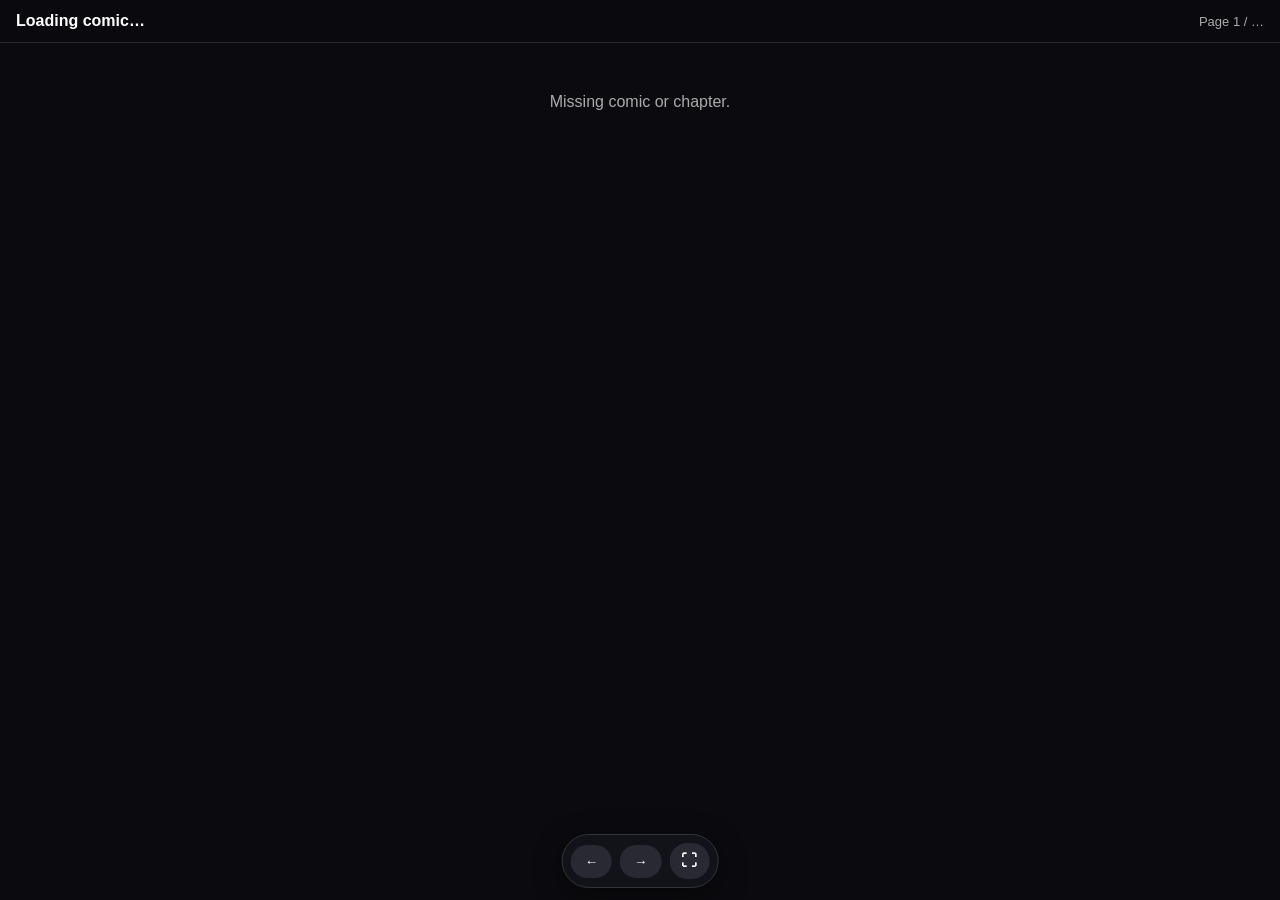
==== commit 7a6f6112: "Add files via upload" ====
--- a/reader.html
+++ b/reader.html
@@ -1,247 +1,151 @@
 <!DOCTYPE html>
 <html lang="en">
 <head>
-  <meta charset="UTF-8">
-  <meta name="viewport" content="width=device-width, initial-scale=1.0">
-  <title>Comic Reader</title>
-  <link rel="stylesheet" href="style.css">
-  <style>
-    .reader-page {
-      max-width: 900px;
-      margin: 0 auto;
-      padding: 20px 12px 100px;
-    }
-    .reader-top {
-      position: sticky;
-      top: 0;
-      z-index: 20;
-      padding: 10px 0;
-      backdrop-filter: blur(12px);
-      background: rgba(0,0,0,.12);
-    }
-    .reader-controls {
-      display: flex;
-      align-items: center;
-      justify-content: space-between;
-      gap: 8px;
-      flex-wrap: wrap;
-    }
-    .reader-controls button, .reader-controls a {
-      border: 0;
-      border-radius: 10px;
-      padding: 9px 13px;
-      cursor: pointer;
-      text-decoration: none;
-      font: inherit;
-    }
-    #pages {
-      display: flex;
-      flex-direction: column;
-      align-items: center;
-      gap: 14px;
-      margin-top: 15px;
-    }
-    #pages img {
-      display: block;
-      width: min(100%, 900px);
-      height: auto;
-      margin: 0 auto;
-    }
-    #status {
-      text-align: center;
-      padding: 12px;
-      opacity: .8;
-    }
-    #error {
-      display: none;
-      text-align: center;
-      padding: 30px 15px;
-    }
-  </style>
+<meta charset="UTF-8">
+<meta name="viewport" content="width=device-width, initial-scale=1.0">
+<title>Comic Reader</title>
+<style>
+*{box-sizing:border-box}
+html,body{margin:0;padding:0;background:#0b0b0f;color:#fff;font-family:Arial,sans-serif}
+body{padding-bottom:70px}
+.topbar{position:sticky;top:0;z-index:10;display:flex;align-items:center;justify-content:space-between;gap:12px;padding:12px 16px;background:rgba(11,11,15,.94);border-bottom:1px solid #292932;backdrop-filter:blur(10px)}
+.title{font-weight:800;font-size:16px}
+.progress{font-size:13px;color:#aaa}
+.reader{max-width:900px;margin:0 auto}
+.page{display:block;width:100%;height:auto;margin:0 auto;background:#15151b;user-select:none;-webkit-user-drag:none}
+.controls{position:fixed;left:50%;bottom:12px;transform:translateX(-50%);display:flex;gap:8px;align-items:center;background:rgba(20,20,27,.94);border:1px solid #33333d;border-radius:999px;padding:8px;z-index:20;box-shadow:0 8px 30px rgba(0,0,0,.45)}
+button{border:0;border-radius:999px;padding:9px 14px;background:#292934;color:white;font-weight:700;cursor:pointer}
+button:disabled{opacity:.4;cursor:default}
+#fullscreen{font-size:16px;padding:9px 12px}
+.loading{text-align:center;padding:50px 20px;color:#aaa}
+@media (min-width:901px){.page{margin-bottom:2px}}
+</style>
 </head>
 <body>
-  <main class="reader-page">
-    <div class="reader-top">
-      <div class="reader-controls">
-        <a href="index.html">← Back</a>
-        <strong id="title">Loading...</strong>
-        <div>
-          <button id="prev">Previous</button>
-          <button id="next">Next</button>
-          <button id="fullscreen">Fullscreen</button>
-        </div>
-      </div>
-      <div id="status">Loading pages...</div>
-    </div>
+<div class="topbar">
+<div class="title" id="title">Loading comic…</div>
+<div class="progress" id="progress">Page 1 / …</div>
+</div>
+<main class="reader" id="reader"><div class="loading" id="loading">Loading comic…</div></main>
+<div class="controls">
+<button id="prev" aria-label="Previous page">←</button>
+<button id="next" aria-label="Next page">→</button>
+<button id="fullscreen" aria-label="Fullscreen">⛶</button>
+</div>
+<script>
+const OWNER="pogo809",REPO="Unhingedcomics",BRANCH="main";
+const API=`https://api.github.com/repos/${OWNER}/${REPO}/contents/`;
+const RAW=`https://raw.githubusercontent.com/${OWNER}/${REPO}/${BRANCH}/`;
+const params=new URLSearchParams(location.search);
+const comic=params.get("comic"),chapter=params.get("chapter");
+let current=Math.max(1,parseInt(params.get("page")||"1",10)||1);
+let pages=[];
 
-    <div id="pages"></div>
-    <div id="error"></div>
-  </main>
+const reader=document.getElementById("reader");
+const loading=document.getElementById("loading");
+const progress=document.getElementById("progress");
+const title=document.getElementById("title");
 
-<script>
-(function () {
-  const OWNER = "pogo809";
-  const REPO = "Unhingedcomics";
-  const BRANCH = "main";
-  const API = "https://api.github.com/repos/" + OWNER + "/" + REPO + "/contents/";
-  const RAW = "https://raw.githubusercontent.com/" + OWNER + "/" + REPO + "/" + BRANCH + "/";
+function saveProgress(){
+ if(!comic||!chapter||!pages.length)return;
+ localStorage.setItem("uc-progress",JSON.stringify({
+  comic,chapter,page:current,total:pages.length,image:pages[current-1]?.name||""
+ }));
+}
 
-  const params = new URLSearchParams(location.search);
-  const comic = params.get("comic");
-  const chapter = params.get("chapter");
-  const requestedPage = Math.max(1, parseInt(params.get("page") || "1", 10) || 1);
+function currentPage(){
+ let best=1,bestDistance=Infinity;
+ pages.forEach((page,i)=>{
+  const d=Math.abs(page.getBoundingClientRect().top-80);
+  if(d<bestDistance){bestDistance=d;best=i+1}
+ });
+ return best;
+}
 
-  const pagesEl = document.getElementById("pages");
-  const statusEl = document.getElementById("status");
-  const titleEl = document.getElementById("title");
-  const errorEl = document.getElementById("error");
-  const prevBtn = document.getElementById("prev");
-  const nextBtn = document.getElementById("next");
-  const fullscreenBtn = document.getElementById("fullscreen");
+function update(){
+ current=currentPage();
+ progress.textContent=`Page ${current} / ${pages.length}`;
+ document.getElementById("prev").disabled=current<=1;
+ document.getElementById("next").disabled=current>=pages.length;
+ saveProgress();
+}
 
-  let pages = [];
-  let currentPage = requestedPage;
+function goTo(n){
+ const p=Math.max(1,Math.min(pages.length,n));
+ pages[p-1]?.scrollIntoView({behavior:"smooth",block:"start"});
+}
 
-  function showError(message) {
-    errorEl.style.display = "block";
-    errorEl.textContent = message;
-    statusEl.textContent = "";
-  }
+async function load(){
+ if(!comic||!chapter){
+  loading.textContent="Missing comic or chapter.";
+  return;
+ }
+ title.textContent=`${comic.replace(/[-_]+/g," ")} — ${chapter.replace(/[-_]+/g," ")}`;
+ const path=`comics/${comic}/${chapter}`;
 
-  function setStatus() {
-    statusEl.textContent = pages.length
-      ? "Page " + currentPage + " of " + pages.length
-      : "";
-    prevBtn.disabled = currentPage <= 1;
-    nextBtn.disabled = currentPage >= pages.length;
-  }
+ try{
+  const response=await fetch(API+path,{headers:{"Accept":"application/vnd.github+json"},cache:"no-store"});
+  if(!response.ok)throw new Error("GitHub API "+response.status);
+  const data=await response.json();
 
-  function saveProgress() {
-    if (!comic || !chapter || !pages.length) return;
-    localStorage.setItem("unhinged_progress", JSON.stringify({
-      comic: comic,
-      chapter: chapter,
-      page: currentPage,
-      image: pages[currentPage - 1]
-    }));
-  }
+  pages=data.filter(x=>x.type==="file"&&/\.(webp|jpg|jpeg|png)$/i.test(x.name))
+   .sort((a,b)=>{
+    const na=parseInt((a.name.match(/\d+/)||["0"])[0],10);
+    const nb=parseInt((b.name.match(/\d+/)||["0"])[0],10);
+    return na-nb||a.name.localeCompare(b.name);
+   });
 
-  function goToPage(n) {
-    if (!pages.length) return;
-    currentPage = Math.max(1, Math.min(pages.length, n));
-    const img = pagesEl.querySelector('[data-page="' + currentPage + '"]');
-    if (img) img.scrollIntoView({ behavior: "smooth", block: "start" });
-    setStatus();
+  if(!pages.length){loading.textContent="No comic pages found.";return}
+
+  pages.forEach((file,i)=>{
+   const img=document.createElement("img");
+   img.className="page";
+   img.dataset.page=i+1;
+   img.alt=`${comic} ${chapter} — Page ${i+1}`;
+   img.loading=i<2?"eager":"lazy";
+   img.decoding="async";
+   img.src=RAW+path+"/"+encodeURIComponent(file.name);
+   reader.appendChild(img);
+  });
+  loading.remove();
+
+  current=Math.min(current,pages.length);
+  const observer=new IntersectionObserver(entries=>{
+   const visible=entries.filter(e=>e.isIntersecting)
+     .sort((a,b)=>b.intersectionRatio-a.intersectionRatio)[0];
+   if(visible){
+    current=Number(visible.target.dataset.page);
+    progress.textContent=`Page ${current} / ${pages.length}`;
     saveProgress();
-    history.replaceState(null, "", "reader.html?comic=" +
-      encodeURIComponent(comic) + "&chapter=" +
-      encodeURIComponent(chapter) + "&page=" + currentPage);
-  }
+   }
+  },{threshold:[.25,.5,.75]});
+  pages=Array.from(document.querySelectorAll(".page"));
+  pages.forEach(p=>observer.observe(p));
 
-  function sortPages(items) {
-    return items
-      .filter(x => x && x.type === "file")
-      .filter(x => /\.(webp|jpg|jpeg|png)$/i.test(x.name))
-      .sort((a, b) => {
-        const an = parseInt((a.name.match(/\d+/) || ["0"])[0], 10);
-        const bn = parseInt((b.name.match(/\d+/) || ["0"])[0], 10);
-        return an - bn || a.name.localeCompare(b.name);
-      });
-  }
+  document.getElementById("prev").disabled=current<=1;
+  document.getElementById("next").disabled=current>=pages.length;
+  progress.textContent=`Page ${current} / ${pages.length}`;
+  saveProgress();
 
-  async function load() {
-    if (!comic || !chapter) {
-      showError("This reader link is missing the comic or chapter.");
-      return;
-    }
+  setTimeout(()=>pages[current-1]?.scrollIntoView({block:"start"}),200);
+ }catch(e){
+  console.error(e);
+  loading.textContent="Could not load this comic. Please check the comic and chapter folders.";
+ }
+}
 
-    titleEl.textContent = comic.replace(/[-_]+/g, " ") +
-      " — " + chapter.replace(/[-_]+/g, " ");
-
-    const path = "comics/" + comic + "/" + chapter;
-
-    try {
-      const response = await fetch(API + path, {
-        headers: { "Accept": "application/vnd.github+json" },
-        cache: "no-store"
-      });
-
-      if (!response.ok) {
-        throw new Error("GitHub returned " + response.status);
-      }
-
-      const data = await response.json();
-      pages = sortPages(Array.isArray(data) ? data : []);
-
-      if (!pages.length) {
-        showError("No comic pages were found in this chapter.");
-        return;
-      }
-
-      pagesEl.innerHTML = "";
-
-      pages.forEach((file, index) => {
-        const pageNo = index + 1;
-        const img = document.createElement("img");
-        img.dataset.page = pageNo;
-        img.alt = "Page " + pageNo;
-        img.loading = pageNo <= 2 ? "eager" : "lazy";
-        img.src = RAW + path + "/" + encodeURIComponent(file.name);
-        img.addEventListener("error", function () {
-          img.alt = "Page " + pageNo + " could not be loaded";
-        });
-        pagesEl.appendChild(img);
-      });
-
-      currentPage = Math.min(requestedPage, pages.length);
-      setStatus();
-      saveProgress();
-
-      const observer = new IntersectionObserver(entries => {
-        let best = null;
-        for (const entry of entries) {
-          if (entry.isIntersecting) {
-            if (!best || entry.intersectionRatio > best.intersectionRatio) best = entry;
-          }
-        }
-        if (best) {
-          currentPage = Number(best.target.dataset.page);
-          setStatus();
-          saveProgress();
-        }
-      }, { threshold: [0.25, 0.5, 0.75] });
-
-      pagesEl.querySelectorAll("img").forEach(img => observer.observe(img));
-
-      setTimeout(() => {
-        const target = pagesEl.querySelector('[data-page="' + currentPage + '"]');
-        if (target) target.scrollIntoView({ block: "start" });
-      }, 250);
-
-    } catch (err) {
-      showError("Could not load the comic. Check that the comic and chapter folders exist and that GitHub Pages is serving the site.");
-      console.error(err);
-    }
-  }
-
-  prevBtn.addEventListener("click", () => goToPage(currentPage - 1));
-  nextBtn.addEventListener("click", () => goToPage(currentPage + 1));
-
-  fullscreenBtn.addEventListener("click", () => {
-    if (!document.fullscreenElement) {
-      document.documentElement.requestFullscreen?.();
-    } else {
-      document.exitFullscreen?.();
-    }
-  });
-
-  document.addEventListener("keydown", e => {
-    if (e.key === "ArrowLeft") goToPage(currentPage - 1);
-    if (e.key === "ArrowRight") goToPage(currentPage + 1);
-  });
-
-  load();
-})();
+document.getElementById("prev").onclick=()=>goTo(currentPage()-1);
+document.getElementById("next").onclick=()=>goTo(currentPage()+1);
+document.getElementById("fullscreen").onclick=async()=>{
+ if(!document.fullscreenElement)await document.documentElement.requestFullscreen?.();
+ else await document.exitFullscreen?.();
+};
+window.addEventListener("scroll",update,{passive:true});
+document.addEventListener("keydown",e=>{
+ if(e.key==="ArrowLeft")goTo(currentPage()-1);
+ if(e.key==="ArrowRight")goTo(currentPage()+1);
+});
+load();
 </script>
 </body>
-</html>
+</html>
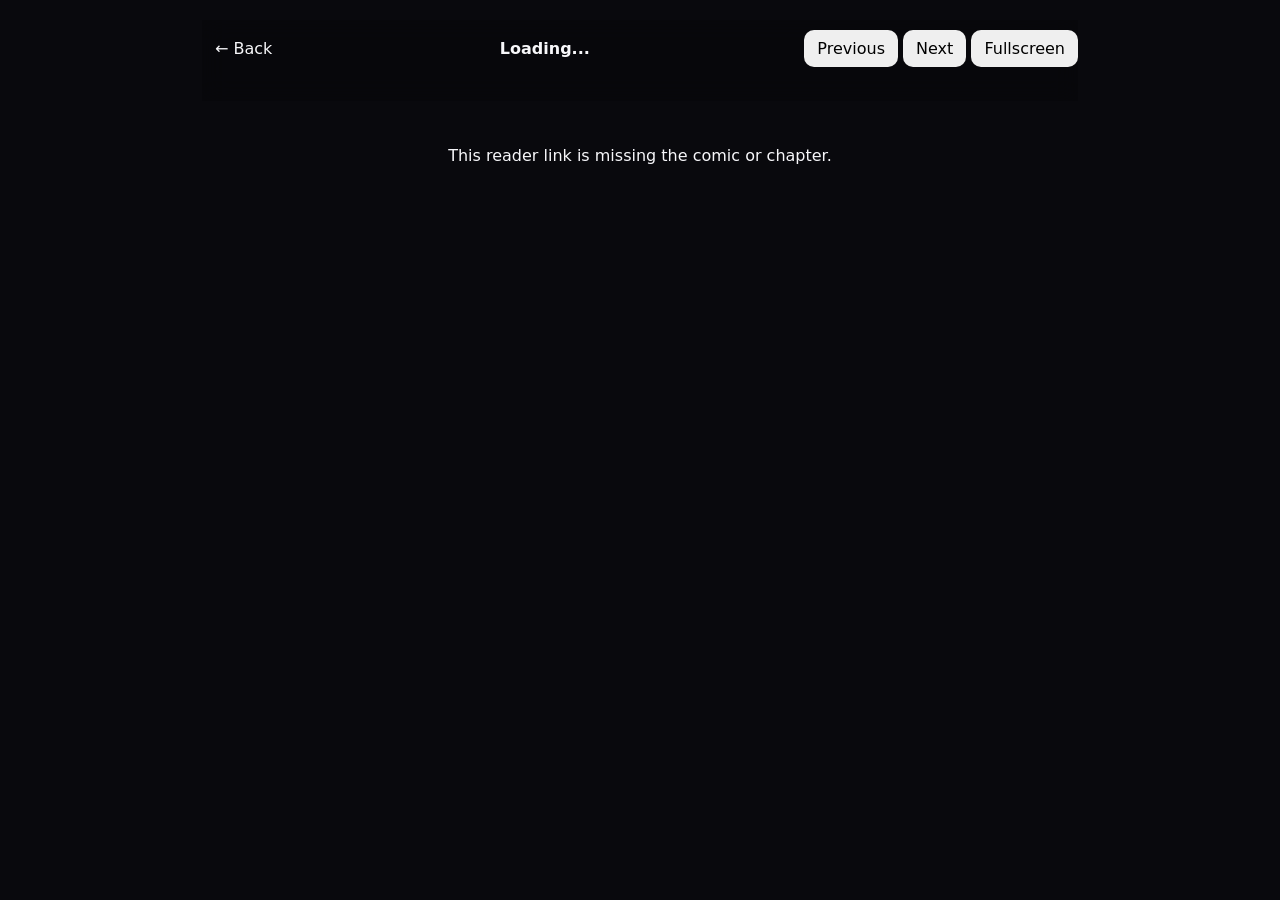
==== commit d3b0401c: "Add files via upload" ====
--- a/reader.html
+++ b/reader.html
@@ -1,151 +1,247 @@
 <!DOCTYPE html>
 <html lang="en">
 <head>
-<meta charset="UTF-8">
-<meta name="viewport" content="width=device-width, initial-scale=1.0">
-<title>Comic Reader</title>
-<style>
-*{box-sizing:border-box}
-html,body{margin:0;padding:0;background:#0b0b0f;color:#fff;font-family:Arial,sans-serif}
-body{padding-bottom:70px}
-.topbar{position:sticky;top:0;z-index:10;display:flex;align-items:center;justify-content:space-between;gap:12px;padding:12px 16px;background:rgba(11,11,15,.94);border-bottom:1px solid #292932;backdrop-filter:blur(10px)}
-.title{font-weight:800;font-size:16px}
-.progress{font-size:13px;color:#aaa}
-.reader{max-width:900px;margin:0 auto}
-.page{display:block;width:100%;height:auto;margin:0 auto;background:#15151b;user-select:none;-webkit-user-drag:none}
-.controls{position:fixed;left:50%;bottom:12px;transform:translateX(-50%);display:flex;gap:8px;align-items:center;background:rgba(20,20,27,.94);border:1px solid #33333d;border-radius:999px;padding:8px;z-index:20;box-shadow:0 8px 30px rgba(0,0,0,.45)}
-button{border:0;border-radius:999px;padding:9px 14px;background:#292934;color:white;font-weight:700;cursor:pointer}
-button:disabled{opacity:.4;cursor:default}
-#fullscreen{font-size:16px;padding:9px 12px}
-.loading{text-align:center;padding:50px 20px;color:#aaa}
-@media (min-width:901px){.page{margin-bottom:2px}}
-</style>
+  <meta charset="UTF-8">
+  <meta name="viewport" content="width=device-width, initial-scale=1.0">
+  <title>Comic Reader</title>
+  <link rel="stylesheet" href="style.css">
+  <style>
+    .reader-page {
+      max-width: 900px;
+      margin: 0 auto;
+      padding: 20px 12px 100px;
+    }
+    .reader-top {
+      position: sticky;
+      top: 0;
+      z-index: 20;
+      padding: 10px 0;
+      backdrop-filter: blur(12px);
+      background: rgba(0,0,0,.12);
+    }
+    .reader-controls {
+      display: flex;
+      align-items: center;
+      justify-content: space-between;
+      gap: 8px;
+      flex-wrap: wrap;
+    }
+    .reader-controls button, .reader-controls a {
+      border: 0;
+      border-radius: 10px;
+      padding: 9px 13px;
+      cursor: pointer;
+      text-decoration: none;
+      font: inherit;
+    }
+    #pages {
+      display: flex;
+      flex-direction: column;
+      align-items: center;
+      gap: 14px;
+      margin-top: 15px;
+    }
+    #pages img {
+      display: block;
+      width: min(100%, 900px);
+      height: auto;
+      margin: 0 auto;
+    }
+    #status {
+      text-align: center;
+      padding: 12px;
+      opacity: .8;
+    }
+    #error {
+      display: none;
+      text-align: center;
+      padding: 30px 15px;
+    }
+  </style>
 </head>
 <body>
-<div class="topbar">
-<div class="title" id="title">Loading comic…</div>
-<div class="progress" id="progress">Page 1 / …</div>
-</div>
-<main class="reader" id="reader"><div class="loading" id="loading">Loading comic…</div></main>
-<div class="controls">
-<button id="prev" aria-label="Previous page">←</button>
-<button id="next" aria-label="Next page">→</button>
-<button id="fullscreen" aria-label="Fullscreen">⛶</button>
-</div>
+  <main class="reader-page">
+    <div class="reader-top">
+      <div class="reader-controls">
+        <a href="index.html">← Back</a>
+        <strong id="title">Loading...</strong>
+        <div>
+          <button id="prev">Previous</button>
+          <button id="next">Next</button>
+          <button id="fullscreen">Fullscreen</button>
+        </div>
+      </div>
+      <div id="status">Loading pages...</div>
+    </div>
+
+    <div id="pages"></div>
+    <div id="error"></div>
+  </main>
+
 <script>
-const OWNER="pogo809",REPO="Unhingedcomics",BRANCH="main";
-const API=`https://api.github.com/repos/${OWNER}/${REPO}/contents/`;
-const RAW=`https://raw.githubusercontent.com/${OWNER}/${REPO}/${BRANCH}/`;
-const params=new URLSearchParams(location.search);
-const comic=params.get("comic"),chapter=params.get("chapter");
-let current=Math.max(1,parseInt(params.get("page")||"1",10)||1);
-let pages=[];
-
-const reader=document.getElementById("reader");
-const loading=document.getElementById("loading");
-const progress=document.getElementById("progress");
-const title=document.getElementById("title");
-
-function saveProgress(){
- if(!comic||!chapter||!pages.length)return;
- localStorage.setItem("uc-progress",JSON.stringify({
-  comic,chapter,page:current,total:pages.length,image:pages[current-1]?.name||""
- }));
-}
-
-function currentPage(){
- let best=1,bestDistance=Infinity;
- pages.forEach((page,i)=>{
-  const d=Math.abs(page.getBoundingClientRect().top-80);
-  if(d<bestDistance){bestDistance=d;best=i+1}
- });
- return best;
-}
-
-function update(){
- current=currentPage();
- progress.textContent=`Page ${current} / ${pages.length}`;
- document.getElementById("prev").disabled=current<=1;
- document.getElementById("next").disabled=current>=pages.length;
- saveProgress();
-}
-
-function goTo(n){
- const p=Math.max(1,Math.min(pages.length,n));
- pages[p-1]?.scrollIntoView({behavior:"smooth",block:"start"});
-}
-
-async function load(){
- if(!comic||!chapter){
-  loading.textContent="Missing comic or chapter.";
-  return;
- }
- title.textContent=`${comic.replace(/[-_]+/g," ")} — ${chapter.replace(/[-_]+/g," ")}`;
- const path=`comics/${comic}/${chapter}`;
-
- try{
-  const response=await fetch(API+path,{headers:{"Accept":"application/vnd.github+json"},cache:"no-store"});
-  if(!response.ok)throw new Error("GitHub API "+response.status);
-  const data=await response.json();
-
-  pages=data.filter(x=>x.type==="file"&&/\.(webp|jpg|jpeg|png)$/i.test(x.name))
-   .sort((a,b)=>{
-    const na=parseInt((a.name.match(/\d+/)||["0"])[0],10);
-    const nb=parseInt((b.name.match(/\d+/)||["0"])[0],10);
-    return na-nb||a.name.localeCompare(b.name);
-   });
-
-  if(!pages.length){loading.textContent="No comic pages found.";return}
-
-  pages.forEach((file,i)=>{
-   const img=document.createElement("img");
-   img.className="page";
-   img.dataset.page=i+1;
-   img.alt=`${comic} ${chapter} — Page ${i+1}`;
-   img.loading=i<2?"eager":"lazy";
-   img.decoding="async";
-   img.src=RAW+path+"/"+encodeURIComponent(file.name);
-   reader.appendChild(img);
+(function () {
+  const OWNER = "pogo809";
+  const REPO = "Unhingedcomics";
+  const BRANCH = "main";
+  const API = "https://api.github.com/repos/" + OWNER + "/" + REPO + "/contents/";
+  const RAW = "https://raw.githubusercontent.com/" + OWNER + "/" + REPO + "/" + BRANCH + "/";
+
+  const params = new URLSearchParams(location.search);
+  const comic = params.get("comic");
+  const chapter = params.get("chapter");
+  const requestedPage = Math.max(1, parseInt(params.get("page") || "1", 10) || 1);
+
+  const pagesEl = document.getElementById("pages");
+  const statusEl = document.getElementById("status");
+  const titleEl = document.getElementById("title");
+  const errorEl = document.getElementById("error");
+  const prevBtn = document.getElementById("prev");
+  const nextBtn = document.getElementById("next");
+  const fullscreenBtn = document.getElementById("fullscreen");
+
+  let pages = [];
+  let currentPage = requestedPage;
+
+  function showError(message) {
+    errorEl.style.display = "block";
+    errorEl.textContent = message;
+    statusEl.textContent = "";
+  }
+
+  function setStatus() {
+    statusEl.textContent = pages.length
+      ? "Page " + currentPage + " of " + pages.length
+      : "";
+    prevBtn.disabled = currentPage <= 1;
+    nextBtn.disabled = currentPage >= pages.length;
+  }
+
+  function saveProgress() {
+    if (!comic || !chapter || !pages.length) return;
+    localStorage.setItem("unhinged_progress", JSON.stringify({
+      comic: comic,
+      chapter: chapter,
+      page: currentPage,
+      image: pages[currentPage - 1]
+    }));
+  }
+
+  function goToPage(n) {
+    if (!pages.length) return;
+    currentPage = Math.max(1, Math.min(pages.length, n));
+    const img = pagesEl.querySelector('[data-page="' + currentPage + '"]');
+    if (img) img.scrollIntoView({ behavior: "smooth", block: "start" });
+    setStatus();
+    saveProgress();
+    history.replaceState(null, "", "reader.html?comic=" +
+      encodeURIComponent(comic) + "&chapter=" +
+      encodeURIComponent(chapter) + "&page=" + currentPage);
+  }
+
+  function sortPages(items) {
+    return items
+      .filter(x => x && x.type === "file")
+      .filter(x => /\.(webp|jpg|jpeg|png)$/i.test(x.name))
+      .sort((a, b) => {
+        const an = parseInt((a.name.match(/\d+/) || ["0"])[0], 10);
+        const bn = parseInt((b.name.match(/\d+/) || ["0"])[0], 10);
+        return an - bn || a.name.localeCompare(b.name);
+      });
+  }
+
+  async function load() {
+    if (!comic || !chapter) {
+      showError("This reader link is missing the comic or chapter.");
+      return;
+    }
+
+    titleEl.textContent = comic.replace(/[-_]+/g, " ") +
+      " — " + chapter.replace(/[-_]+/g, " ");
+
+    const path = "comics/" + comic + "/" + chapter;
+
+    try {
+      const response = await fetch(API + path, {
+        headers: { "Accept": "application/vnd.github+json" },
+        cache: "no-store"
+      });
+
+      if (!response.ok) {
+        throw new Error("GitHub returned " + response.status);
+      }
+
+      const data = await response.json();
+      pages = sortPages(Array.isArray(data) ? data : []);
+
+      if (!pages.length) {
+        showError("No comic pages were found in this chapter.");
+        return;
+      }
+
+      pagesEl.innerHTML = "";
+
+      pages.forEach((file, index) => {
+        const pageNo = index + 1;
+        const img = document.createElement("img");
+        img.dataset.page = pageNo;
+        img.alt = "Page " + pageNo;
+        img.loading = pageNo <= 2 ? "eager" : "lazy";
+        img.src = RAW + path + "/" + encodeURIComponent(file.name);
+        img.addEventListener("error", function () {
+          img.alt = "Page " + pageNo + " could not be loaded";
+        });
+        pagesEl.appendChild(img);
+      });
+
+      currentPage = Math.min(requestedPage, pages.length);
+      setStatus();
+      saveProgress();
+
+      const observer = new IntersectionObserver(entries => {
+        let best = null;
+        for (const entry of entries) {
+          if (entry.isIntersecting) {
+            if (!best || entry.intersectionRatio > best.intersectionRatio) best = entry;
+          }
+        }
+        if (best) {
+          currentPage = Number(best.target.dataset.page);
+          setStatus();
+          saveProgress();
+        }
+      }, { threshold: [0.25, 0.5, 0.75] });
+
+      pagesEl.querySelectorAll("img").forEach(img => observer.observe(img));
+
+      setTimeout(() => {
+        const target = pagesEl.querySelector('[data-page="' + currentPage + '"]');
+        if (target) target.scrollIntoView({ block: "start" });
+      }, 250);
+
+    } catch (err) {
+      showError("Could not load the comic. Check that the comic and chapter folders exist and that GitHub Pages is serving the site.");
+      console.error(err);
+    }
+  }
+
+  prevBtn.addEventListener("click", () => goToPage(currentPage - 1));
+  nextBtn.addEventListener("click", () => goToPage(currentPage + 1));
+
+  fullscreenBtn.addEventListener("click", () => {
+    if (!document.fullscreenElement) {
+      document.documentElement.requestFullscreen?.();
+    } else {
+      document.exitFullscreen?.();
+    }
   });
-  loading.remove();
-
-  current=Math.min(current,pages.length);
-  const observer=new IntersectionObserver(entries=>{
-   const visible=entries.filter(e=>e.isIntersecting)
-     .sort((a,b)=>b.intersectionRatio-a.intersectionRatio)[0];
-   if(visible){
-    current=Number(visible.target.dataset.page);
-    progress.textContent=`Page ${current} / ${pages.length}`;
-    saveProgress();
-   }
-  },{threshold:[.25,.5,.75]});
-  pages=Array.from(document.querySelectorAll(".page"));
-  pages.forEach(p=>observer.observe(p));
-
-  document.getElementById("prev").disabled=current<=1;
-  document.getElementById("next").disabled=current>=pages.length;
-  progress.textContent=`Page ${current} / ${pages.length}`;
-  saveProgress();
-
-  setTimeout(()=>pages[current-1]?.scrollIntoView({block:"start"}),200);
- }catch(e){
-  console.error(e);
-  loading.textContent="Could not load this comic. Please check the comic and chapter folders.";
- }
-}
-
-document.getElementById("prev").onclick=()=>goTo(currentPage()-1);
-document.getElementById("next").onclick=()=>goTo(currentPage()+1);
-document.getElementById("fullscreen").onclick=async()=>{
- if(!document.fullscreenElement)await document.documentElement.requestFullscreen?.();
- else await document.exitFullscreen?.();
-};
-window.addEventListener("scroll",update,{passive:true});
-document.addEventListener("keydown",e=>{
- if(e.key==="ArrowLeft")goTo(currentPage()-1);
- if(e.key==="ArrowRight")goTo(currentPage()+1);
-});
-load();
+
+  document.addEventListener("keydown", e => {
+    if (e.key === "ArrowLeft") goToPage(currentPage - 1);
+    if (e.key === "ArrowRight") goToPage(currentPage + 1);
+  });
+
+  load();
+})();
 </script>
 </body>
-</html>+</html>
--- a/style.css
+++ b/style.css
@@ -0,0 +1,11 @@
+:root{--bg:#09090d;--surface:#111118;--surface2:#191921;--text:#f7f7fa;--muted:#9999a5;--line:#2a2a35;--accent:#ffcf33}
+:root.light{--bg:#f5f5f7;--surface:#fff;--surface2:#ececf1;--text:#111118;--muted:#666672;--line:#d9d9e0;--accent:#d59f00}
+*{box-sizing:border-box}body{margin:0;background:var(--bg);color:var(--text);font-family:Inter,system-ui,sans-serif}a{text-decoration:none;color:inherit}
+.header{height:68px;position:sticky;top:0;z-index:20;display:flex;align-items:center;justify-content:space-between;padding:0 max(18px,calc((100% - 1180px)/2));background:rgba(9,9,13,.88);backdrop-filter:blur(14px);border-bottom:1px solid var(--line)}:root.light .header{background:rgba(245,245,247,.88)}
+.brand{font-weight:900;letter-spacing:.05em}.brand b{color:var(--accent);font-size:12px}.theme{width:40px;height:40px;border-radius:50%;border:1px solid var(--line);background:var(--surface);color:var(--text);cursor:pointer}
+.hero{min-height:310px;padding:60px max(18px,calc((100% - 1180px)/2));display:flex;flex-direction:column;justify-content:end;background:radial-gradient(circle at 80% 25%,rgba(255,207,51,.17),transparent 35%),linear-gradient(135deg,var(--surface),var(--bg))}.hero p,.heading p{color:var(--accent);font-size:11px;font-weight:900;letter-spacing:.16em;margin:0 0 8px}.hero h1,h2,h3{font-family:"Bebas Neue",Impact,sans-serif;margin:0}.hero h1{font-size:clamp(50px,9vw,92px);line-height:.88}.hero h1 span{color:var(--accent)}.hero small{color:var(--muted);font-size:15px;margin-top:18px}
+.section{max-width:1180px;margin:auto;padding:42px 18px 0}.heading{display:flex;justify-content:space-between;align-items:end;margin-bottom:18px}.heading h2{font-size:38px}.heading span{color:var(--muted);font-size:12px}
+.grid{display:grid;grid-template-columns:repeat(auto-fill,minmax(205px,1fr));gap:18px}.card{background:var(--surface);border:1px solid var(--line);border-radius:16px;overflow:hidden;transition:.18s}.card:hover{transform:translateY(-4px);border-color:var(--accent)}.thumb{aspect-ratio:2/3;background:var(--surface2);overflow:hidden;position:relative}.thumb img{width:100%;height:100%;object-fit:cover;display:block}.badge{position:absolute;top:9px;left:9px;background:var(--accent);color:#111;padding:5px 8px;border-radius:6px;font-size:10px;font-weight:900}.body{padding:13px}.body h3{font-family:Inter,sans-serif;font-size:19px}.meta{color:var(--muted);font-size:11px;margin-top:5px}.action{display:inline-block;background:var(--text);color:var(--bg);padding:9px 11px;border-radius:8px;font-size:11px;font-weight:800;margin-top:12px}
+#continueCard{max-width:650px;display:grid;grid-template-columns:105px 1fr;gap:17px;padding:13px;background:var(--surface);border:1px solid var(--line);border-radius:16px}.continueImg{width:105px;aspect-ratio:2/3;border-radius:9px;overflow:hidden}.continueImg img{width:100%;height:100%;object-fit:cover}.continueInfo{display:flex;flex-direction:column;justify-content:center}.continueInfo h3{font-size:29px}.track{height:6px;background:var(--surface2);border-radius:99px;margin:12px 0}.fill{height:100%;background:var(--accent);border-radius:99px}
+.empty{text-align:center;padding:55px 20px;border:1px dashed var(--line);border-radius:16px;color:var(--muted)}.empty h3{color:var(--text);font-size:28px}code{background:var(--surface2);padding:3px 6px;border-radius:5px}footer{max-width:1180px;margin:70px auto 0;padding:28px 18px;border-top:1px solid var(--line);color:var(--muted);font-size:10px;letter-spacing:.12em}
+@media(max-width:560px){.hero{min-height:260px}.grid{grid-template-columns:repeat(2,minmax(0,1fr));gap:12px}.body{padding:10px}.body h3{font-size:16px}.action{width:100%;text-align:center}.section{padding-top:30px}#continueCard{grid-template-columns:80px 1fr}.continueImg{width:80px}}
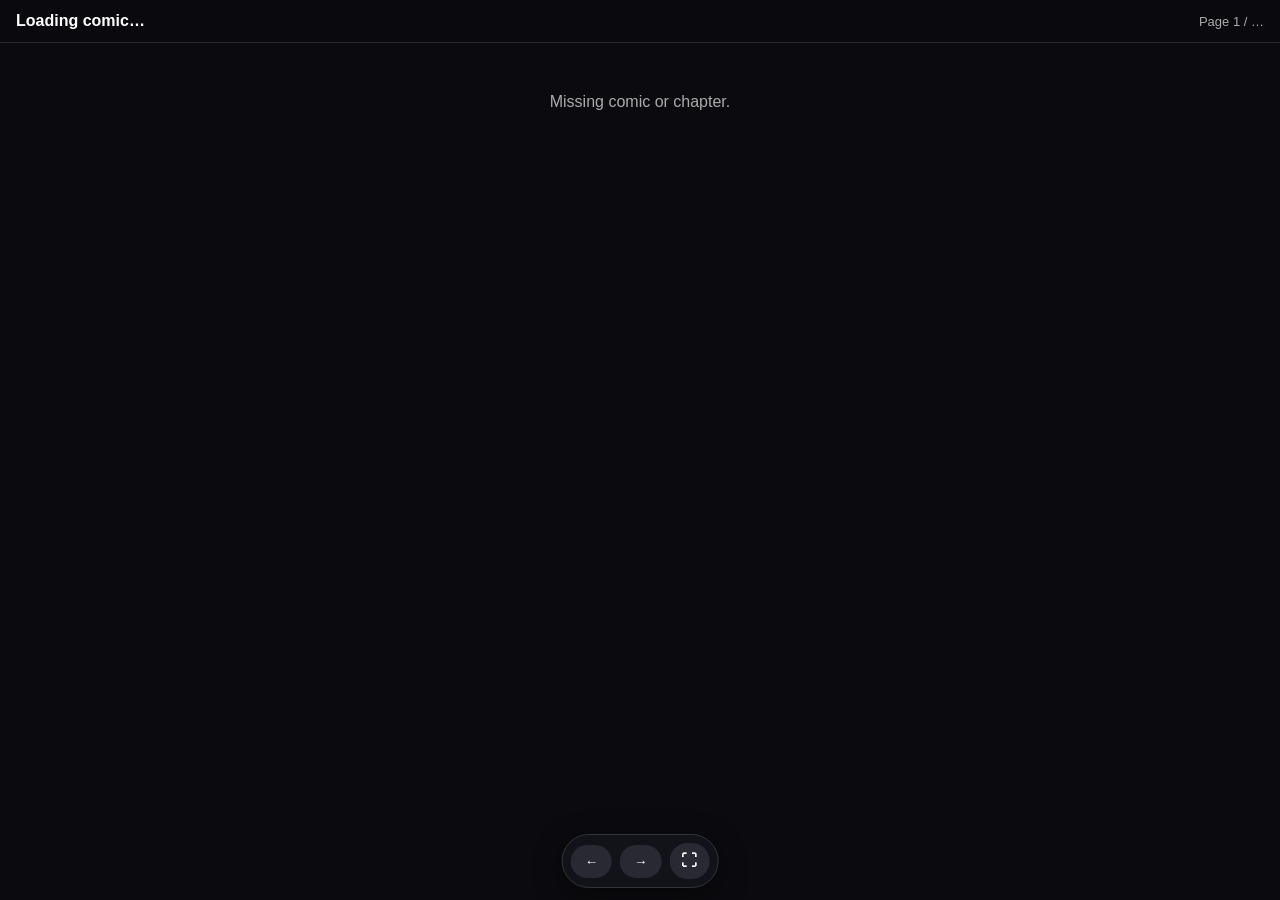
==== commit f2cff1fc: "Add files via upload" ====
--- a/reader.html
+++ b/reader.html
@@ -1,247 +1,151 @@
 <!DOCTYPE html>
 <html lang="en">
 <head>
-  <meta charset="UTF-8">
-  <meta name="viewport" content="width=device-width, initial-scale=1.0">
-  <title>Comic Reader</title>
-  <link rel="stylesheet" href="style.css">
-  <style>
-    .reader-page {
-      max-width: 900px;
-      margin: 0 auto;
-      padding: 20px 12px 100px;
-    }
-    .reader-top {
-      position: sticky;
-      top: 0;
-      z-index: 20;
-      padding: 10px 0;
-      backdrop-filter: blur(12px);
-      background: rgba(0,0,0,.12);
-    }
-    .reader-controls {
-      display: flex;
-      align-items: center;
-      justify-content: space-between;
-      gap: 8px;
-      flex-wrap: wrap;
-    }
-    .reader-controls button, .reader-controls a {
-      border: 0;
-      border-radius: 10px;
-      padding: 9px 13px;
-      cursor: pointer;
-      text-decoration: none;
-      font: inherit;
-    }
-    #pages {
-      display: flex;
-      flex-direction: column;
-      align-items: center;
-      gap: 14px;
-      margin-top: 15px;
-    }
-    #pages img {
-      display: block;
-      width: min(100%, 900px);
-      height: auto;
-      margin: 0 auto;
-    }
-    #status {
-      text-align: center;
-      padding: 12px;
-      opacity: .8;
-    }
-    #error {
-      display: none;
-      text-align: center;
-      padding: 30px 15px;
-    }
-  </style>
+<meta charset="UTF-8">
+<meta name="viewport" content="width=device-width, initial-scale=1.0">
+<title>Comic Reader</title>
+<style>
+*{box-sizing:border-box}
+html,body{margin:0;padding:0;background:#0b0b0f;color:#fff;font-family:Arial,sans-serif}
+body{padding-bottom:70px}
+.topbar{position:sticky;top:0;z-index:10;display:flex;align-items:center;justify-content:space-between;gap:12px;padding:12px 16px;background:rgba(11,11,15,.94);border-bottom:1px solid #292932;backdrop-filter:blur(10px)}
+.title{font-weight:800;font-size:16px}
+.progress{font-size:13px;color:#aaa}
+.reader{max-width:900px;margin:0 auto}
+.page{display:block;width:100%;height:auto;margin:0 auto;background:#15151b;user-select:none;-webkit-user-drag:none}
+.controls{position:fixed;left:50%;bottom:12px;transform:translateX(-50%);display:flex;gap:8px;align-items:center;background:rgba(20,20,27,.94);border:1px solid #33333d;border-radius:999px;padding:8px;z-index:20;box-shadow:0 8px 30px rgba(0,0,0,.45)}
+button{border:0;border-radius:999px;padding:9px 14px;background:#292934;color:white;font-weight:700;cursor:pointer}
+button:disabled{opacity:.4;cursor:default}
+#fullscreen{font-size:16px;padding:9px 12px}
+.loading{text-align:center;padding:50px 20px;color:#aaa}
+@media (min-width:901px){.page{margin-bottom:2px}}
+</style>
 </head>
 <body>
-  <main class="reader-page">
-    <div class="reader-top">
-      <div class="reader-controls">
-        <a href="index.html">← Back</a>
-        <strong id="title">Loading...</strong>
-        <div>
-          <button id="prev">Previous</button>
-          <button id="next">Next</button>
-          <button id="fullscreen">Fullscreen</button>
-        </div>
-      </div>
-      <div id="status">Loading pages...</div>
-    </div>
+<div class="topbar">
+<div class="title" id="title">Loading comic…</div>
+<div class="progress" id="progress">Page 1 / …</div>
+</div>
+<main class="reader" id="reader"><div class="loading" id="loading">Loading comic…</div></main>
+<div class="controls">
+<button id="prev" aria-label="Previous page">←</button>
+<button id="next" aria-label="Next page">→</button>
+<button id="fullscreen" aria-label="Fullscreen">⛶</button>
+</div>
+<script>
+const OWNER="pogo809",REPO="Unhingedcomics",BRANCH="main";
+const API=`https://api.github.com/repos/${OWNER}/${REPO}/contents/`;
+const RAW=`https://raw.githubusercontent.com/${OWNER}/${REPO}/${BRANCH}/`;
+const params=new URLSearchParams(location.search);
+const comic=params.get("comic"),chapter=params.get("chapter");
+let current=Math.max(1,parseInt(params.get("page")||"1",10)||1);
+let pages=[];
 
-    <div id="pages"></div>
-    <div id="error"></div>
-  </main>
+const reader=document.getElementById("reader");
+const loading=document.getElementById("loading");
+const progress=document.getElementById("progress");
+const title=document.getElementById("title");
 
-<script>
-(function () {
-  const OWNER = "pogo809";
-  const REPO = "Unhingedcomics";
-  const BRANCH = "main";
-  const API = "https://api.github.com/repos/" + OWNER + "/" + REPO + "/contents/";
-  const RAW = "https://raw.githubusercontent.com/" + OWNER + "/" + REPO + "/" + BRANCH + "/";
+function saveProgress(){
+ if(!comic||!chapter||!pages.length)return;
+ localStorage.setItem("uc-progress",JSON.stringify({
+  comic,chapter,page:current,total:pages.length,image:pages[current-1]?.name||""
+ }));
+}
 
-  const params = new URLSearchParams(location.search);
-  const comic = params.get("comic");
-  const chapter = params.get("chapter");
-  const requestedPage = Math.max(1, parseInt(params.get("page") || "1", 10) || 1);
+function currentPage(){
+ let best=1,bestDistance=Infinity;
+ pages.forEach((page,i)=>{
+  const d=Math.abs(page.getBoundingClientRect().top-80);
+  if(d<bestDistance){bestDistance=d;best=i+1}
+ });
+ return best;
+}
 
-  const pagesEl = document.getElementById("pages");
-  const statusEl = document.getElementById("status");
-  const titleEl = document.getElementById("title");
-  const errorEl = document.getElementById("error");
-  const prevBtn = document.getElementById("prev");
-  const nextBtn = document.getElementById("next");
-  const fullscreenBtn = document.getElementById("fullscreen");
+function update(){
+ current=currentPage();
+ progress.textContent=`Page ${current} / ${pages.length}`;
+ document.getElementById("prev").disabled=current<=1;
+ document.getElementById("next").disabled=current>=pages.length;
+ saveProgress();
+}
 
-  let pages = [];
-  let currentPage = requestedPage;
+function goTo(n){
+ const p=Math.max(1,Math.min(pages.length,n));
+ pages[p-1]?.scrollIntoView({behavior:"smooth",block:"start"});
+}
 
-  function showError(message) {
-    errorEl.style.display = "block";
-    errorEl.textContent = message;
-    statusEl.textContent = "";
-  }
+async function load(){
+ if(!comic||!chapter){
+  loading.textContent="Missing comic or chapter.";
+  return;
+ }
+ title.textContent=`${comic.replace(/[-_]+/g," ")} — ${chapter.replace(/[-_]+/g," ")}`;
+ const path=`comics/${comic}/${chapter}`;
 
-  function setStatus() {
-    statusEl.textContent = pages.length
-      ? "Page " + currentPage + " of " + pages.length
-      : "";
-    prevBtn.disabled = currentPage <= 1;
-    nextBtn.disabled = currentPage >= pages.length;
-  }
+ try{
+  const response=await fetch(API+path,{headers:{"Accept":"application/vnd.github+json"},cache:"no-store"});
+  if(!response.ok)throw new Error("GitHub API "+response.status);
+  const data=await response.json();
 
-  function saveProgress() {
-    if (!comic || !chapter || !pages.length) return;
-    localStorage.setItem("unhinged_progress", JSON.stringify({
-      comic: comic,
-      chapter: chapter,
-      page: currentPage,
-      image: pages[currentPage - 1]
-    }));
-  }
+  pages=data.filter(x=>x.type==="file"&&/\.(webp|jpg|jpeg|png)$/i.test(x.name))
+   .sort((a,b)=>{
+    const na=parseInt((a.name.match(/\d+/)||["0"])[0],10);
+    const nb=parseInt((b.name.match(/\d+/)||["0"])[0],10);
+    return na-nb||a.name.localeCompare(b.name);
+   });
 
-  function goToPage(n) {
-    if (!pages.length) return;
-    currentPage = Math.max(1, Math.min(pages.length, n));
-    const img = pagesEl.querySelector('[data-page="' + currentPage + '"]');
-    if (img) img.scrollIntoView({ behavior: "smooth", block: "start" });
-    setStatus();
+  if(!pages.length){loading.textContent="No comic pages found.";return}
+
+  pages.forEach((file,i)=>{
+   const img=document.createElement("img");
+   img.className="page";
+   img.dataset.page=i+1;
+   img.alt=`${comic} ${chapter} — Page ${i+1}`;
+   img.loading=i<2?"eager":"lazy";
+   img.decoding="async";
+   img.src=RAW+path+"/"+encodeURIComponent(file.name);
+   reader.appendChild(img);
+  });
+  loading.remove();
+
+  current=Math.min(current,pages.length);
+  const observer=new IntersectionObserver(entries=>{
+   const visible=entries.filter(e=>e.isIntersecting)
+     .sort((a,b)=>b.intersectionRatio-a.intersectionRatio)[0];
+   if(visible){
+    current=Number(visible.target.dataset.page);
+    progress.textContent=`Page ${current} / ${pages.length}`;
     saveProgress();
-    history.replaceState(null, "", "reader.html?comic=" +
-      encodeURIComponent(comic) + "&chapter=" +
-      encodeURIComponent(chapter) + "&page=" + currentPage);
-  }
+   }
+  },{threshold:[.25,.5,.75]});
+  pages=Array.from(document.querySelectorAll(".page"));
+  pages.forEach(p=>observer.observe(p));
 
-  function sortPages(items) {
-    return items
-      .filter(x => x && x.type === "file")
-      .filter(x => /\.(webp|jpg|jpeg|png)$/i.test(x.name))
-      .sort((a, b) => {
-        const an = parseInt((a.name.match(/\d+/) || ["0"])[0], 10);
-        const bn = parseInt((b.name.match(/\d+/) || ["0"])[0], 10);
-        return an - bn || a.name.localeCompare(b.name);
-      });
-  }
+  document.getElementById("prev").disabled=current<=1;
+  document.getElementById("next").disabled=current>=pages.length;
+  progress.textContent=`Page ${current} / ${pages.length}`;
+  saveProgress();
 
-  async function load() {
-    if (!comic || !chapter) {
-      showError("This reader link is missing the comic or chapter.");
-      return;
-    }
+  setTimeout(()=>pages[current-1]?.scrollIntoView({block:"start"}),200);
+ }catch(e){
+  console.error(e);
+  loading.textContent="Could not load this comic. Please check the comic and chapter folders.";
+ }
+}
 
-    titleEl.textContent = comic.replace(/[-_]+/g, " ") +
-      " — " + chapter.replace(/[-_]+/g, " ");
-
-    const path = "comics/" + comic + "/" + chapter;
-
-    try {
-      const response = await fetch(API + path, {
-        headers: { "Accept": "application/vnd.github+json" },
-        cache: "no-store"
-      });
-
-      if (!response.ok) {
-        throw new Error("GitHub returned " + response.status);
-      }
-
-      const data = await response.json();
-      pages = sortPages(Array.isArray(data) ? data : []);
-
-      if (!pages.length) {
-        showError("No comic pages were found in this chapter.");
-        return;
-      }
-
-      pagesEl.innerHTML = "";
-
-      pages.forEach((file, index) => {
-        const pageNo = index + 1;
-        const img = document.createElement("img");
-        img.dataset.page = pageNo;
-        img.alt = "Page " + pageNo;
-        img.loading = pageNo <= 2 ? "eager" : "lazy";
-        img.src = RAW + path + "/" + encodeURIComponent(file.name);
-        img.addEventListener("error", function () {
-          img.alt = "Page " + pageNo + " could not be loaded";
-        });
-        pagesEl.appendChild(img);
-      });
-
-      currentPage = Math.min(requestedPage, pages.length);
-      setStatus();
-      saveProgress();
-
-      const observer = new IntersectionObserver(entries => {
-        let best = null;
-        for (const entry of entries) {
-          if (entry.isIntersecting) {
-            if (!best || entry.intersectionRatio > best.intersectionRatio) best = entry;
-          }
-        }
-        if (best) {
-          currentPage = Number(best.target.dataset.page);
-          setStatus();
-          saveProgress();
-        }
-      }, { threshold: [0.25, 0.5, 0.75] });
-
-      pagesEl.querySelectorAll("img").forEach(img => observer.observe(img));
-
-      setTimeout(() => {
-        const target = pagesEl.querySelector('[data-page="' + currentPage + '"]');
-        if (target) target.scrollIntoView({ block: "start" });
-      }, 250);
-
-    } catch (err) {
-      showError("Could not load the comic. Check that the comic and chapter folders exist and that GitHub Pages is serving the site.");
-      console.error(err);
-    }
-  }
-
-  prevBtn.addEventListener("click", () => goToPage(currentPage - 1));
-  nextBtn.addEventListener("click", () => goToPage(currentPage + 1));
-
-  fullscreenBtn.addEventListener("click", () => {
-    if (!document.fullscreenElement) {
-      document.documentElement.requestFullscreen?.();
-    } else {
-      document.exitFullscreen?.();
-    }
-  });
-
-  document.addEventListener("keydown", e => {
-    if (e.key === "ArrowLeft") goToPage(currentPage - 1);
-    if (e.key === "ArrowRight") goToPage(currentPage + 1);
-  });
-
-  load();
-})();
+document.getElementById("prev").onclick=()=>goTo(currentPage()-1);
+document.getElementById("next").onclick=()=>goTo(currentPage()+1);
+document.getElementById("fullscreen").onclick=async()=>{
+ if(!document.fullscreenElement)await document.documentElement.requestFullscreen?.();
+ else await document.exitFullscreen?.();
+};
+window.addEventListener("scroll",update,{passive:true});
+document.addEventListener("keydown",e=>{
+ if(e.key==="ArrowLeft")goTo(currentPage()-1);
+ if(e.key==="ArrowRight")goTo(currentPage()+1);
+});
+load();
 </script>
 </body>
-</html>
+</html>
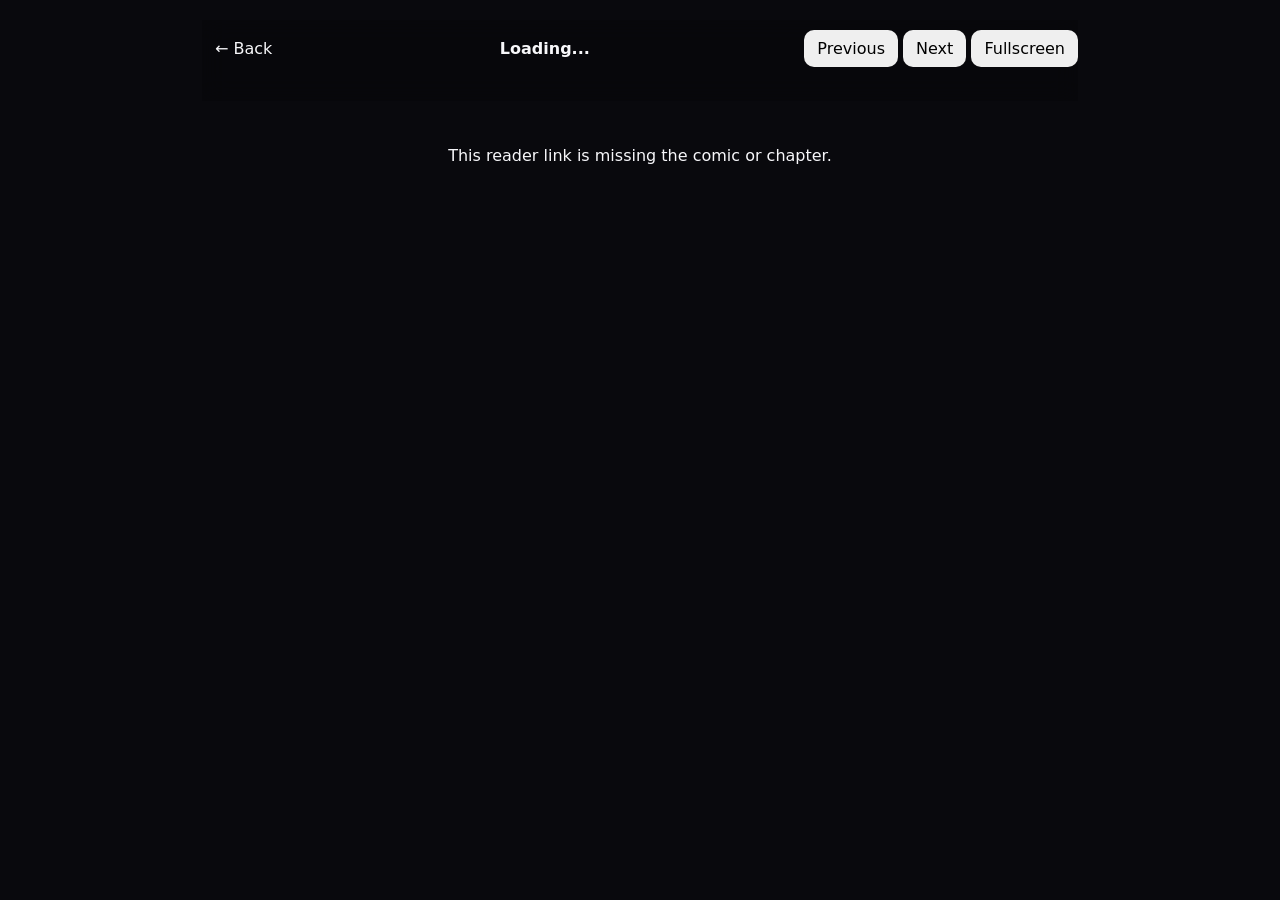
==== commit 52d03017: "Add files via upload" ====
--- a/reader.html
+++ b/reader.html
@@ -1,151 +1,247 @@
 <!DOCTYPE html>
 <html lang="en">
 <head>
-<meta charset="UTF-8">
-<meta name="viewport" content="width=device-width, initial-scale=1.0">
-<title>Comic Reader</title>
-<style>
-*{box-sizing:border-box}
-html,body{margin:0;padding:0;background:#0b0b0f;color:#fff;font-family:Arial,sans-serif}
-body{padding-bottom:70px}
-.topbar{position:sticky;top:0;z-index:10;display:flex;align-items:center;justify-content:space-between;gap:12px;padding:12px 16px;background:rgba(11,11,15,.94);border-bottom:1px solid #292932;backdrop-filter:blur(10px)}
-.title{font-weight:800;font-size:16px}
-.progress{font-size:13px;color:#aaa}
-.reader{max-width:900px;margin:0 auto}
-.page{display:block;width:100%;height:auto;margin:0 auto;background:#15151b;user-select:none;-webkit-user-drag:none}
-.controls{position:fixed;left:50%;bottom:12px;transform:translateX(-50%);display:flex;gap:8px;align-items:center;background:rgba(20,20,27,.94);border:1px solid #33333d;border-radius:999px;padding:8px;z-index:20;box-shadow:0 8px 30px rgba(0,0,0,.45)}
-button{border:0;border-radius:999px;padding:9px 14px;background:#292934;color:white;font-weight:700;cursor:pointer}
-button:disabled{opacity:.4;cursor:default}
-#fullscreen{font-size:16px;padding:9px 12px}
-.loading{text-align:center;padding:50px 20px;color:#aaa}
-@media (min-width:901px){.page{margin-bottom:2px}}
-</style>
+  <meta charset="UTF-8">
+  <meta name="viewport" content="width=device-width, initial-scale=1.0">
+  <title>Comic Reader</title>
+  <link rel="stylesheet" href="style.css">
+  <style>
+    .reader-page {
+      max-width: 900px;
+      margin: 0 auto;
+      padding: 20px 12px 100px;
+    }
+    .reader-top {
+      position: sticky;
+      top: 0;
+      z-index: 20;
+      padding: 10px 0;
+      backdrop-filter: blur(12px);
+      background: rgba(0,0,0,.12);
+    }
+    .reader-controls {
+      display: flex;
+      align-items: center;
+      justify-content: space-between;
+      gap: 8px;
+      flex-wrap: wrap;
+    }
+    .reader-controls button, .reader-controls a {
+      border: 0;
+      border-radius: 10px;
+      padding: 9px 13px;
+      cursor: pointer;
+      text-decoration: none;
+      font: inherit;
+    }
+    #pages {
+      display: flex;
+      flex-direction: column;
+      align-items: center;
+      gap: 14px;
+      margin-top: 15px;
+    }
+    #pages img {
+      display: block;
+      width: min(100%, 900px);
+      height: auto;
+      margin: 0 auto;
+    }
+    #status {
+      text-align: center;
+      padding: 12px;
+      opacity: .8;
+    }
+    #error {
+      display: none;
+      text-align: center;
+      padding: 30px 15px;
+    }
+  </style>
 </head>
 <body>
-<div class="topbar">
-<div class="title" id="title">Loading comic…</div>
-<div class="progress" id="progress">Page 1 / …</div>
-</div>
-<main class="reader" id="reader"><div class="loading" id="loading">Loading comic…</div></main>
-<div class="controls">
-<button id="prev" aria-label="Previous page">←</button>
-<button id="next" aria-label="Next page">→</button>
-<button id="fullscreen" aria-label="Fullscreen">⛶</button>
-</div>
+  <main class="reader-page">
+    <div class="reader-top">
+      <div class="reader-controls">
+        <a href="index.html">← Back</a>
+        <strong id="title">Loading...</strong>
+        <div>
+          <button id="prev">Previous</button>
+          <button id="next">Next</button>
+          <button id="fullscreen">Fullscreen</button>
+        </div>
+      </div>
+      <div id="status">Loading pages...</div>
+    </div>
+
+    <div id="pages"></div>
+    <div id="error"></div>
+  </main>
+
 <script>
-const OWNER="pogo809",REPO="Unhingedcomics",BRANCH="main";
-const API=`https://api.github.com/repos/${OWNER}/${REPO}/contents/`;
-const RAW=`https://raw.githubusercontent.com/${OWNER}/${REPO}/${BRANCH}/`;
-const params=new URLSearchParams(location.search);
-const comic=params.get("comic"),chapter=params.get("chapter");
-let current=Math.max(1,parseInt(params.get("page")||"1",10)||1);
-let pages=[];
-
-const reader=document.getElementById("reader");
-const loading=document.getElementById("loading");
-const progress=document.getElementById("progress");
-const title=document.getElementById("title");
-
-function saveProgress(){
- if(!comic||!chapter||!pages.length)return;
- localStorage.setItem("uc-progress",JSON.stringify({
-  comic,chapter,page:current,total:pages.length,image:pages[current-1]?.name||""
- }));
-}
-
-function currentPage(){
- let best=1,bestDistance=Infinity;
- pages.forEach((page,i)=>{
-  const d=Math.abs(page.getBoundingClientRect().top-80);
-  if(d<bestDistance){bestDistance=d;best=i+1}
- });
- return best;
-}
-
-function update(){
- current=currentPage();
- progress.textContent=`Page ${current} / ${pages.length}`;
- document.getElementById("prev").disabled=current<=1;
- document.getElementById("next").disabled=current>=pages.length;
- saveProgress();
-}
-
-function goTo(n){
- const p=Math.max(1,Math.min(pages.length,n));
- pages[p-1]?.scrollIntoView({behavior:"smooth",block:"start"});
-}
-
-async function load(){
- if(!comic||!chapter){
-  loading.textContent="Missing comic or chapter.";
-  return;
- }
- title.textContent=`${comic.replace(/[-_]+/g," ")} — ${chapter.replace(/[-_]+/g," ")}`;
- const path=`comics/${comic}/${chapter}`;
-
- try{
-  const response=await fetch(API+path,{headers:{"Accept":"application/vnd.github+json"},cache:"no-store"});
-  if(!response.ok)throw new Error("GitHub API "+response.status);
-  const data=await response.json();
-
-  pages=data.filter(x=>x.type==="file"&&/\.(webp|jpg|jpeg|png)$/i.test(x.name))
-   .sort((a,b)=>{
-    const na=parseInt((a.name.match(/\d+/)||["0"])[0],10);
-    const nb=parseInt((b.name.match(/\d+/)||["0"])[0],10);
-    return na-nb||a.name.localeCompare(b.name);
-   });
-
-  if(!pages.length){loading.textContent="No comic pages found.";return}
-
-  pages.forEach((file,i)=>{
-   const img=document.createElement("img");
-   img.className="page";
-   img.dataset.page=i+1;
-   img.alt=`${comic} ${chapter} — Page ${i+1}`;
-   img.loading=i<2?"eager":"lazy";
-   img.decoding="async";
-   img.src=RAW+path+"/"+encodeURIComponent(file.name);
-   reader.appendChild(img);
+(function () {
+  const OWNER = "pogo809";
+  const REPO = "Unhingedcomics";
+  const BRANCH = "main";
+  const API = "https://api.github.com/repos/" + OWNER + "/" + REPO + "/contents/";
+  const RAW = "https://raw.githubusercontent.com/" + OWNER + "/" + REPO + "/" + BRANCH + "/";
+
+  const params = new URLSearchParams(location.search);
+  const comic = params.get("comic");
+  const chapter = params.get("chapter");
+  const requestedPage = Math.max(1, parseInt(params.get("page") || "1", 10) || 1);
+
+  const pagesEl = document.getElementById("pages");
+  const statusEl = document.getElementById("status");
+  const titleEl = document.getElementById("title");
+  const errorEl = document.getElementById("error");
+  const prevBtn = document.getElementById("prev");
+  const nextBtn = document.getElementById("next");
+  const fullscreenBtn = document.getElementById("fullscreen");
+
+  let pages = [];
+  let currentPage = requestedPage;
+
+  function showError(message) {
+    errorEl.style.display = "block";
+    errorEl.textContent = message;
+    statusEl.textContent = "";
+  }
+
+  function setStatus() {
+    statusEl.textContent = pages.length
+      ? "Page " + currentPage + " of " + pages.length
+      : "";
+    prevBtn.disabled = currentPage <= 1;
+    nextBtn.disabled = currentPage >= pages.length;
+  }
+
+  function saveProgress() {
+    if (!comic || !chapter || !pages.length) return;
+    localStorage.setItem("unhinged_progress", JSON.stringify({
+      comic: comic,
+      chapter: chapter,
+      page: currentPage,
+      image: pages[currentPage - 1]
+    }));
+  }
+
+  function goToPage(n) {
+    if (!pages.length) return;
+    currentPage = Math.max(1, Math.min(pages.length, n));
+    const img = pagesEl.querySelector('[data-page="' + currentPage + '"]');
+    if (img) img.scrollIntoView({ behavior: "smooth", block: "start" });
+    setStatus();
+    saveProgress();
+    history.replaceState(null, "", "reader.html?comic=" +
+      encodeURIComponent(comic) + "&chapter=" +
+      encodeURIComponent(chapter) + "&page=" + currentPage);
+  }
+
+  function sortPages(items) {
+    return items
+      .filter(x => x && x.type === "file")
+      .filter(x => /\.(webp|jpg|jpeg|png)$/i.test(x.name))
+      .sort((a, b) => {
+        const an = parseInt((a.name.match(/\d+/) || ["0"])[0], 10);
+        const bn = parseInt((b.name.match(/\d+/) || ["0"])[0], 10);
+        return an - bn || a.name.localeCompare(b.name);
+      });
+  }
+
+  async function load() {
+    if (!comic || !chapter) {
+      showError("This reader link is missing the comic or chapter.");
+      return;
+    }
+
+    titleEl.textContent = comic.replace(/[-_]+/g, " ") +
+      " — " + chapter.replace(/[-_]+/g, " ");
+
+    const path = "comics/" + comic + "/" + chapter;
+
+    try {
+      const response = await fetch(API + path, {
+        headers: { "Accept": "application/vnd.github+json" },
+        cache: "no-store"
+      });
+
+      if (!response.ok) {
+        throw new Error("GitHub returned " + response.status);
+      }
+
+      const data = await response.json();
+      pages = sortPages(Array.isArray(data) ? data : []);
+
+      if (!pages.length) {
+        showError("No comic pages were found in this chapter.");
+        return;
+      }
+
+      pagesEl.innerHTML = "";
+
+      pages.forEach((file, index) => {
+        const pageNo = index + 1;
+        const img = document.createElement("img");
+        img.dataset.page = pageNo;
+        img.alt = "Page " + pageNo;
+        img.loading = pageNo <= 2 ? "eager" : "lazy";
+        img.src = RAW + path + "/" + encodeURIComponent(file.name);
+        img.addEventListener("error", function () {
+          img.alt = "Page " + pageNo + " could not be loaded";
+        });
+        pagesEl.appendChild(img);
+      });
+
+      currentPage = Math.min(requestedPage, pages.length);
+      setStatus();
+      saveProgress();
+
+      const observer = new IntersectionObserver(entries => {
+        let best = null;
+        for (const entry of entries) {
+          if (entry.isIntersecting) {
+            if (!best || entry.intersectionRatio > best.intersectionRatio) best = entry;
+          }
+        }
+        if (best) {
+          currentPage = Number(best.target.dataset.page);
+          setStatus();
+          saveProgress();
+        }
+      }, { threshold: [0.25, 0.5, 0.75] });
+
+      pagesEl.querySelectorAll("img").forEach(img => observer.observe(img));
+
+      setTimeout(() => {
+        const target = pagesEl.querySelector('[data-page="' + currentPage + '"]');
+        if (target) target.scrollIntoView({ block: "start" });
+      }, 250);
+
+    } catch (err) {
+      showError("Could not load the comic. Check that the comic and chapter folders exist and that GitHub Pages is serving the site.");
+      console.error(err);
+    }
+  }
+
+  prevBtn.addEventListener("click", () => goToPage(currentPage - 1));
+  nextBtn.addEventListener("click", () => goToPage(currentPage + 1));
+
+  fullscreenBtn.addEventListener("click", () => {
+    if (!document.fullscreenElement) {
+      document.documentElement.requestFullscreen?.();
+    } else {
+      document.exitFullscreen?.();
+    }
   });
-  loading.remove();
-
-  current=Math.min(current,pages.length);
-  const observer=new IntersectionObserver(entries=>{
-   const visible=entries.filter(e=>e.isIntersecting)
-     .sort((a,b)=>b.intersectionRatio-a.intersectionRatio)[0];
-   if(visible){
-    current=Number(visible.target.dataset.page);
-    progress.textContent=`Page ${current} / ${pages.length}`;
-    saveProgress();
-   }
-  },{threshold:[.25,.5,.75]});
-  pages=Array.from(document.querySelectorAll(".page"));
-  pages.forEach(p=>observer.observe(p));
-
-  document.getElementById("prev").disabled=current<=1;
-  document.getElementById("next").disabled=current>=pages.length;
-  progress.textContent=`Page ${current} / ${pages.length}`;
-  saveProgress();
-
-  setTimeout(()=>pages[current-1]?.scrollIntoView({block:"start"}),200);
- }catch(e){
-  console.error(e);
-  loading.textContent="Could not load this comic. Please check the comic and chapter folders.";
- }
-}
-
-document.getElementById("prev").onclick=()=>goTo(currentPage()-1);
-document.getElementById("next").onclick=()=>goTo(currentPage()+1);
-document.getElementById("fullscreen").onclick=async()=>{
- if(!document.fullscreenElement)await document.documentElement.requestFullscreen?.();
- else await document.exitFullscreen?.();
-};
-window.addEventListener("scroll",update,{passive:true});
-document.addEventListener("keydown",e=>{
- if(e.key==="ArrowLeft")goTo(currentPage()-1);
- if(e.key==="ArrowRight")goTo(currentPage()+1);
-});
-load();
+
+  document.addEventListener("keydown", e => {
+    if (e.key === "ArrowLeft") goToPage(currentPage - 1);
+    if (e.key === "ArrowRight") goToPage(currentPage + 1);
+  });
+
+  load();
+})();
 </script>
 </body>
-</html>+</html>
--- a/style.css
+++ b/style.css
@@ -0,0 +1,11 @@
+:root{--bg:#09090d;--surface:#111118;--surface2:#191921;--text:#f7f7fa;--muted:#9999a5;--line:#2a2a35;--accent:#ffcf33}
+:root.light{--bg:#f5f5f7;--surface:#fff;--surface2:#ececf1;--text:#111118;--muted:#666672;--line:#d9d9e0;--accent:#d59f00}
+*{box-sizing:border-box}body{margin:0;background:var(--bg);color:var(--text);font-family:Inter,system-ui,sans-serif}a{text-decoration:none;color:inherit}
+.header{height:68px;position:sticky;top:0;z-index:20;display:flex;align-items:center;justify-content:space-between;padding:0 max(18px,calc((100% - 1180px)/2));background:rgba(9,9,13,.88);backdrop-filter:blur(14px);border-bottom:1px solid var(--line)}:root.light .header{background:rgba(245,245,247,.88)}
+.brand{font-weight:900;letter-spacing:.05em}.brand b{color:var(--accent);font-size:12px}.theme{width:40px;height:40px;border-radius:50%;border:1px solid var(--line);background:var(--surface);color:var(--text);cursor:pointer}
+.hero{min-height:310px;padding:60px max(18px,calc((100% - 1180px)/2));display:flex;flex-direction:column;justify-content:end;background:radial-gradient(circle at 80% 25%,rgba(255,207,51,.17),transparent 35%),linear-gradient(135deg,var(--surface),var(--bg))}.hero p,.heading p{color:var(--accent);font-size:11px;font-weight:900;letter-spacing:.16em;margin:0 0 8px}.hero h1,h2,h3{font-family:"Bebas Neue",Impact,sans-serif;margin:0}.hero h1{font-size:clamp(50px,9vw,92px);line-height:.88}.hero h1 span{color:var(--accent)}.hero small{color:var(--muted);font-size:15px;margin-top:18px}
+.section{max-width:1180px;margin:auto;padding:42px 18px 0}.heading{display:flex;justify-content:space-between;align-items:end;margin-bottom:18px}.heading h2{font-size:38px}.heading span{color:var(--muted);font-size:12px}
+.grid{display:grid;grid-template-columns:repeat(auto-fill,minmax(205px,1fr));gap:18px}.card{background:var(--surface);border:1px solid var(--line);border-radius:16px;overflow:hidden;transition:.18s}.card:hover{transform:translateY(-4px);border-color:var(--accent)}.thumb{aspect-ratio:2/3;background:var(--surface2);overflow:hidden;position:relative}.thumb img{width:100%;height:100%;object-fit:cover;display:block}.badge{position:absolute;top:9px;left:9px;background:var(--accent);color:#111;padding:5px 8px;border-radius:6px;font-size:10px;font-weight:900}.body{padding:13px}.body h3{font-family:Inter,sans-serif;font-size:19px}.meta{color:var(--muted);font-size:11px;margin-top:5px}.action{display:inline-block;background:var(--text);color:var(--bg);padding:9px 11px;border-radius:8px;font-size:11px;font-weight:800;margin-top:12px}
+#continueCard{max-width:650px;display:grid;grid-template-columns:105px 1fr;gap:17px;padding:13px;background:var(--surface);border:1px solid var(--line);border-radius:16px}.continueImg{width:105px;aspect-ratio:2/3;border-radius:9px;overflow:hidden}.continueImg img{width:100%;height:100%;object-fit:cover}.continueInfo{display:flex;flex-direction:column;justify-content:center}.continueInfo h3{font-size:29px}.track{height:6px;background:var(--surface2);border-radius:99px;margin:12px 0}.fill{height:100%;background:var(--accent);border-radius:99px}
+.empty{text-align:center;padding:55px 20px;border:1px dashed var(--line);border-radius:16px;color:var(--muted)}.empty h3{color:var(--text);font-size:28px}code{background:var(--surface2);padding:3px 6px;border-radius:5px}footer{max-width:1180px;margin:70px auto 0;padding:28px 18px;border-top:1px solid var(--line);color:var(--muted);font-size:10px;letter-spacing:.12em}
+@media(max-width:560px){.hero{min-height:260px}.grid{grid-template-columns:repeat(2,minmax(0,1fr));gap:12px}.body{padding:10px}.body h3{font-size:16px}.action{width:100%;text-align:center}.section{padding-top:30px}#continueCard{grid-template-columns:80px 1fr}.continueImg{width:80px}}
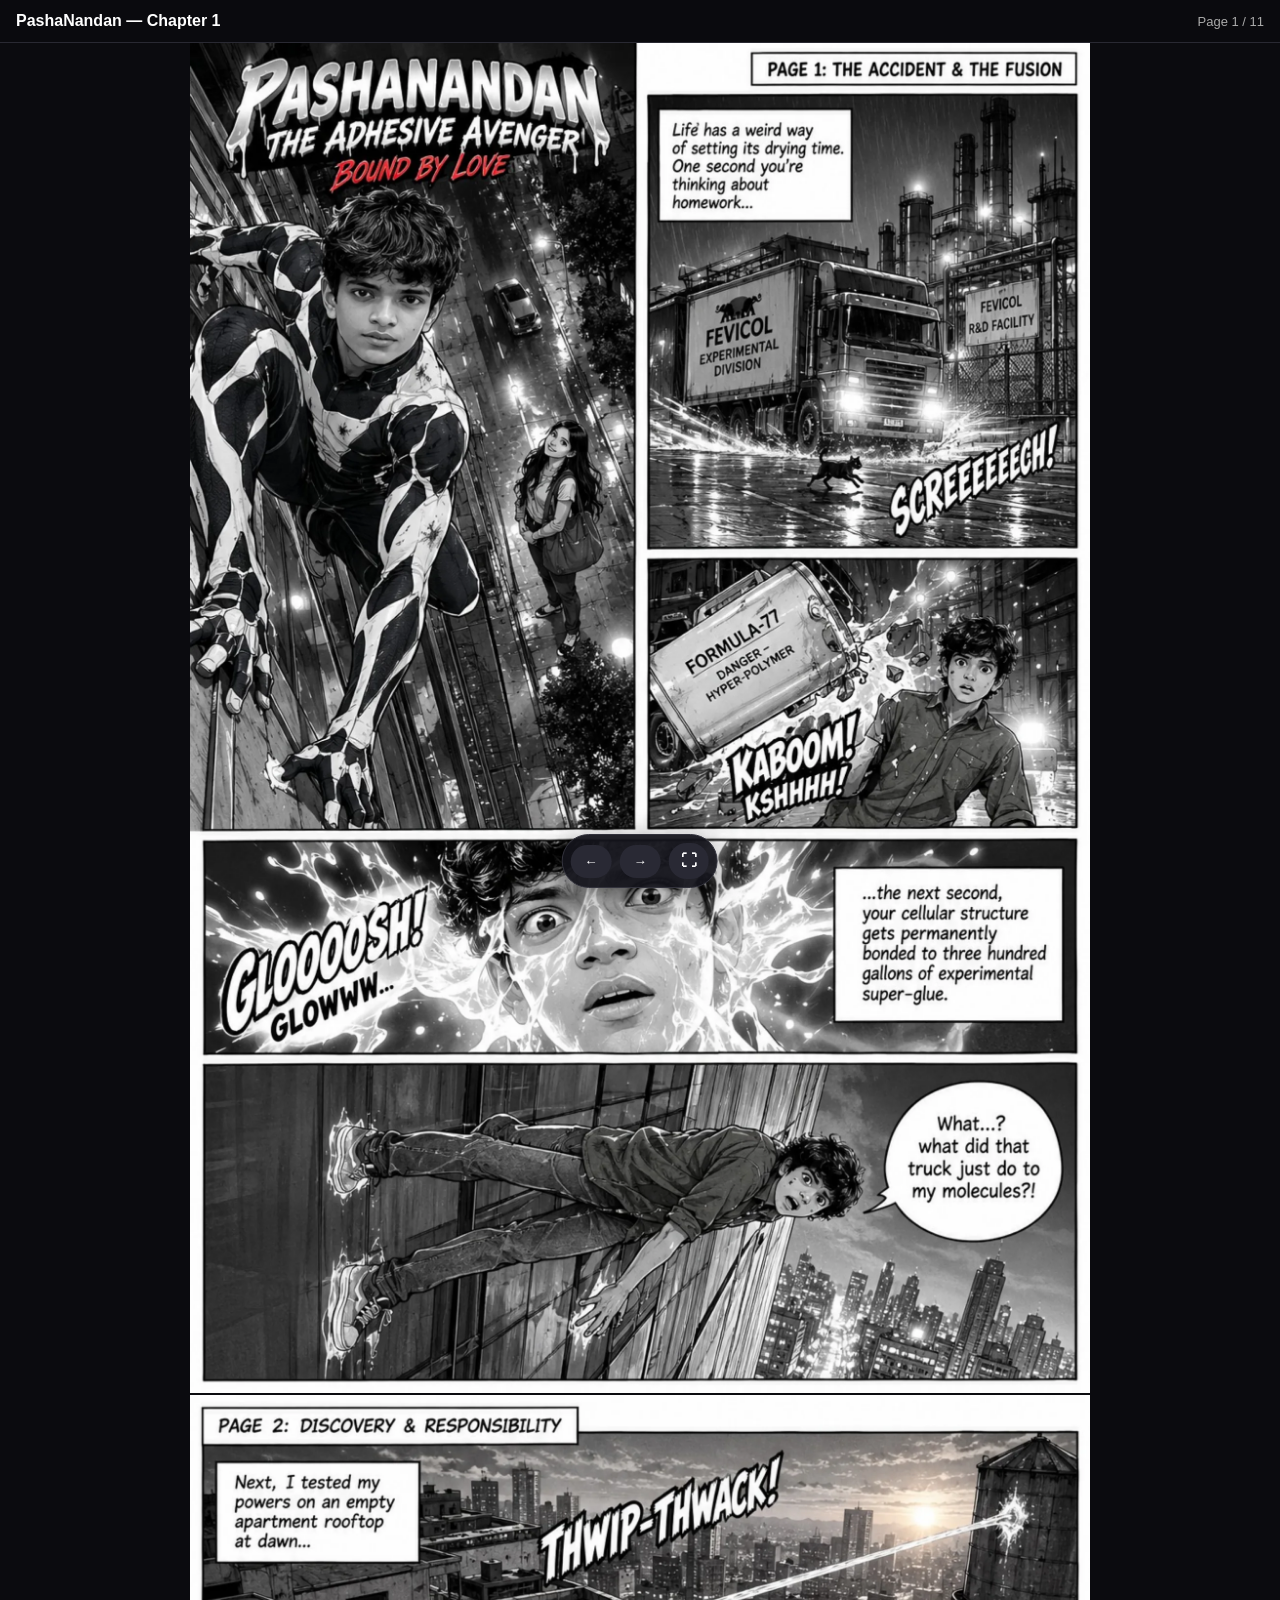
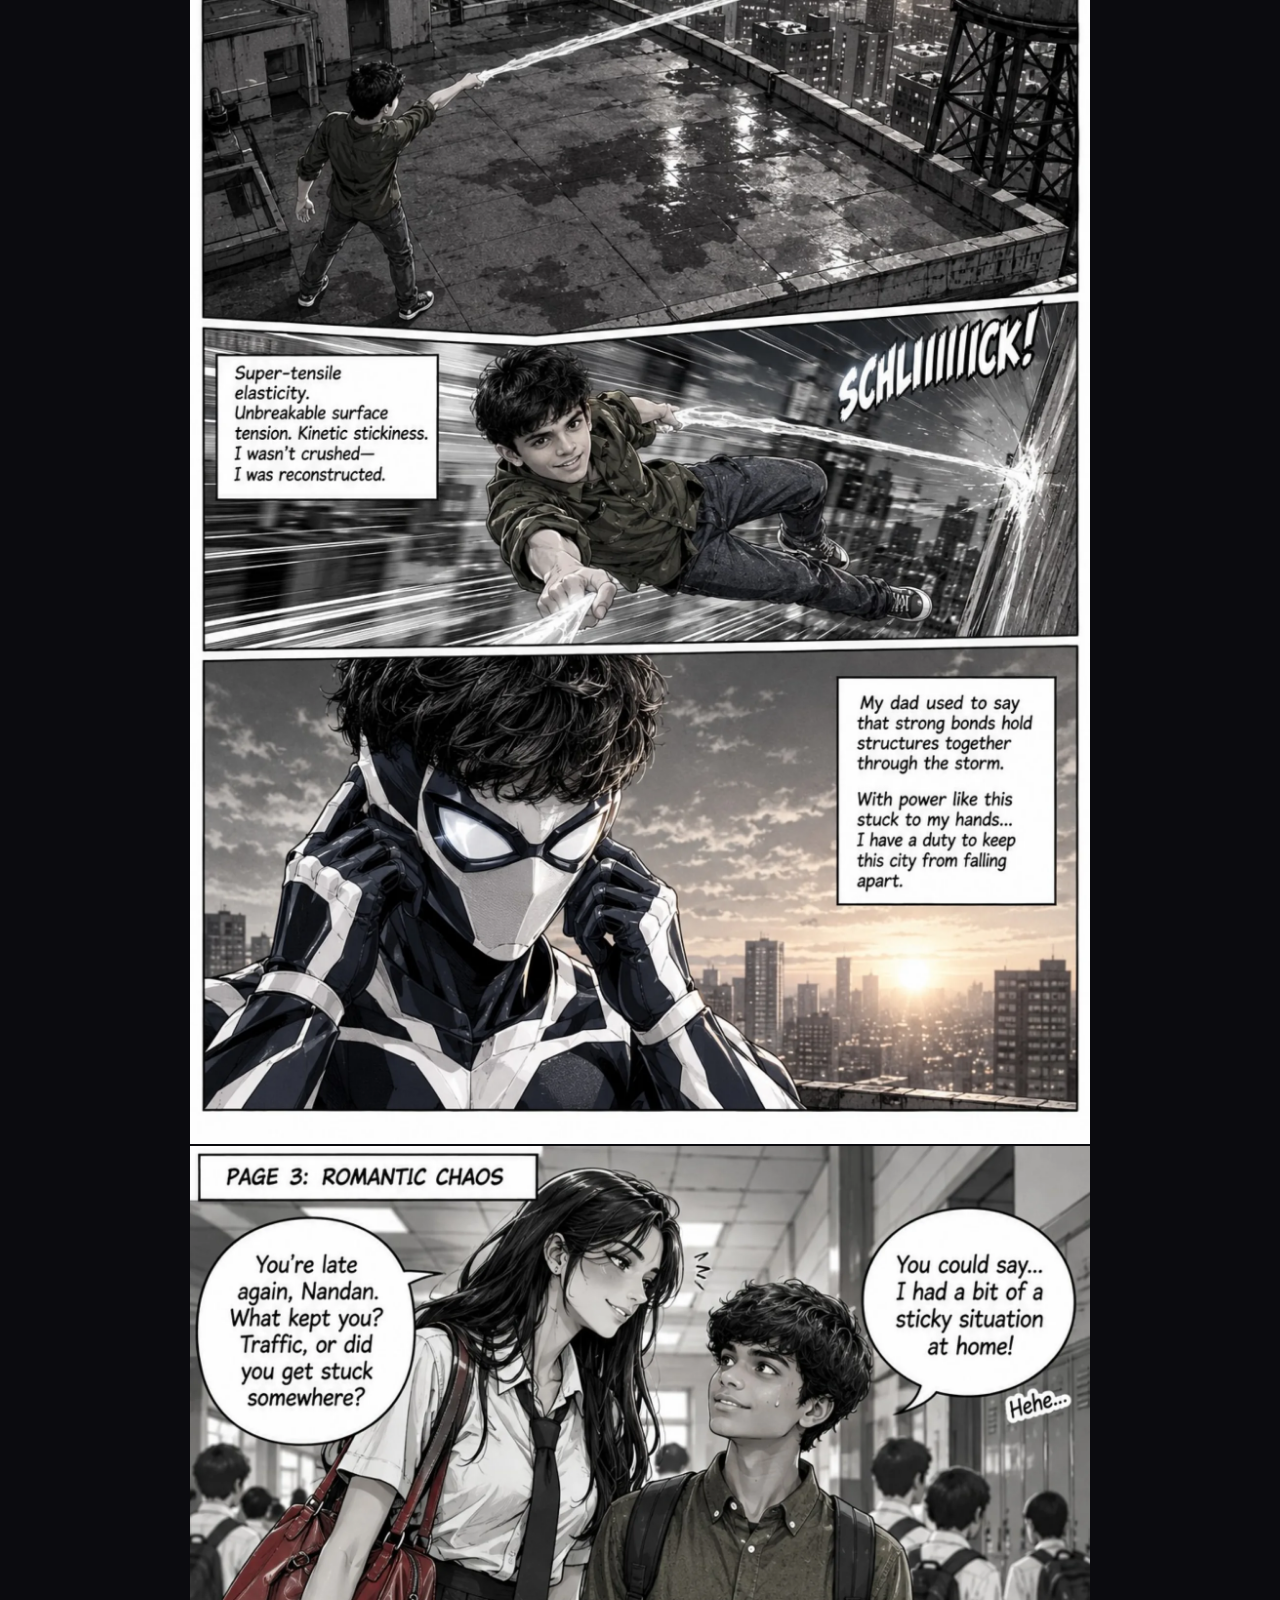
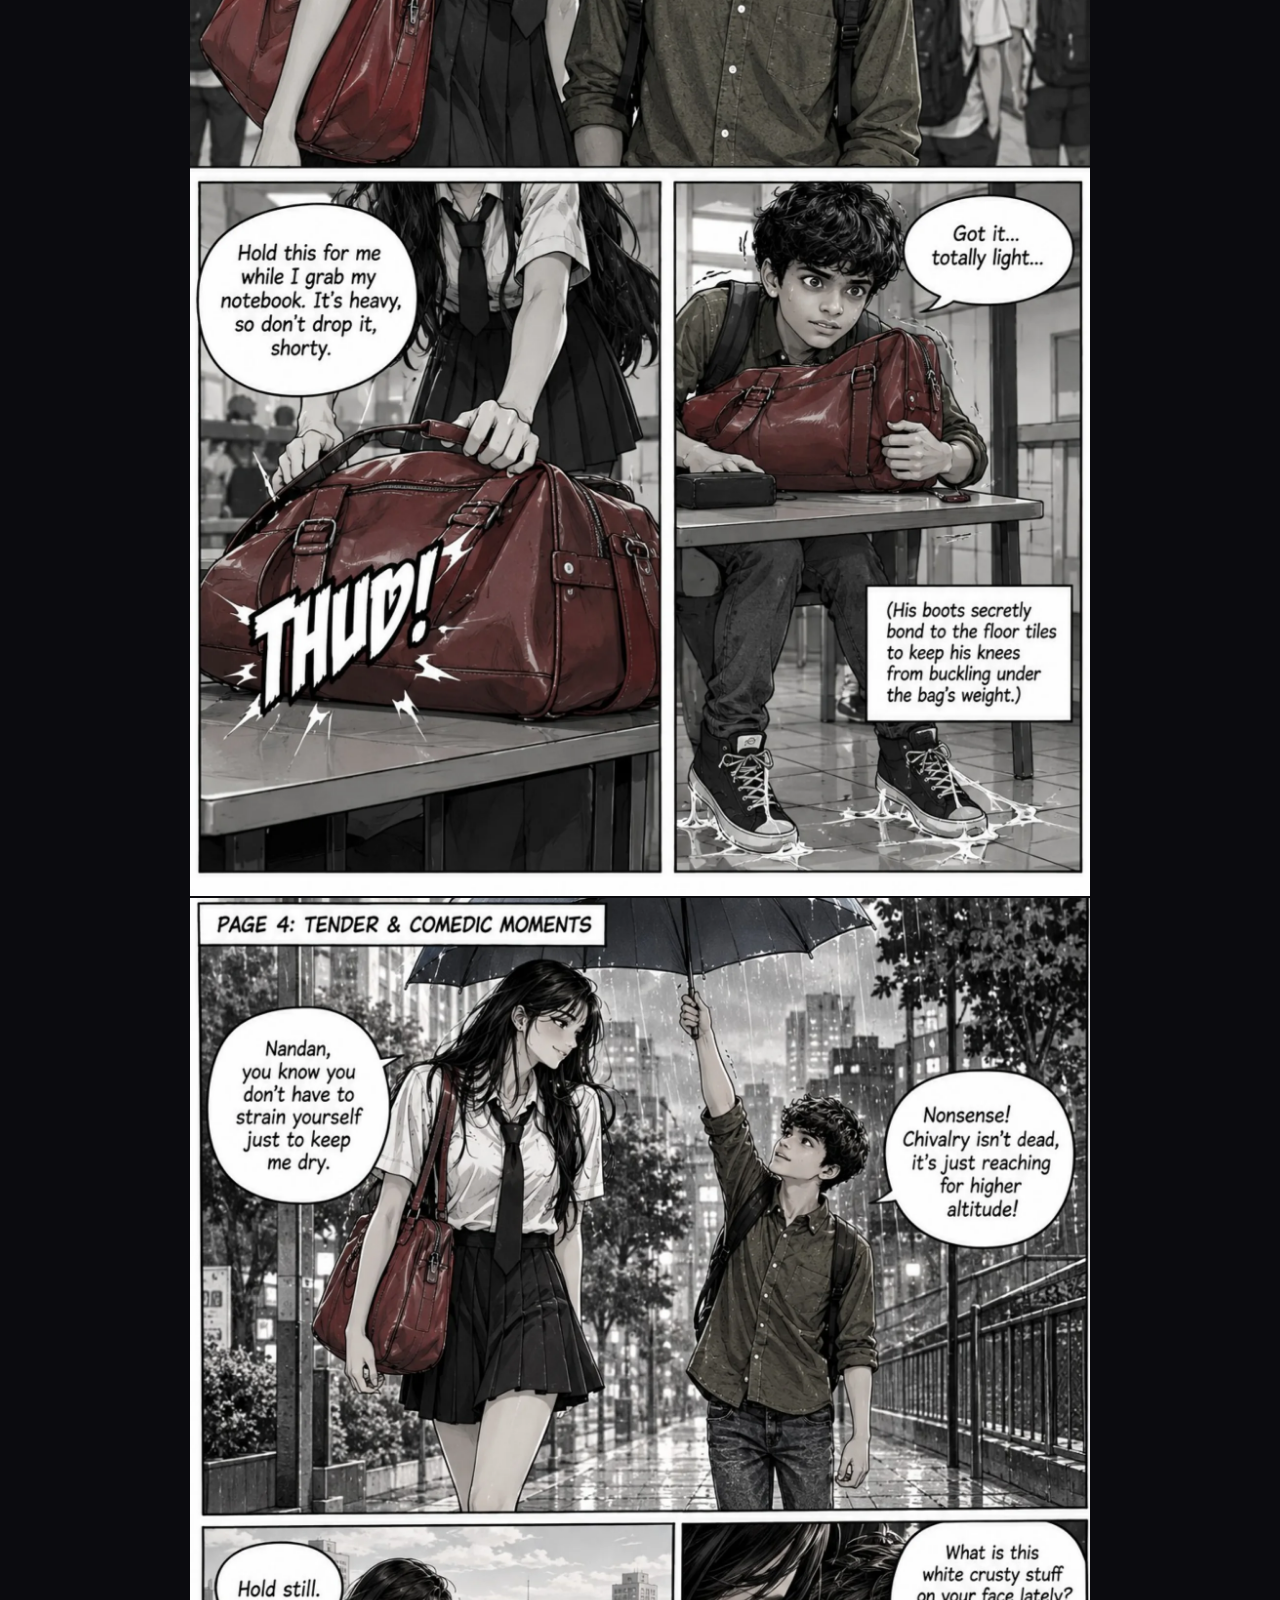
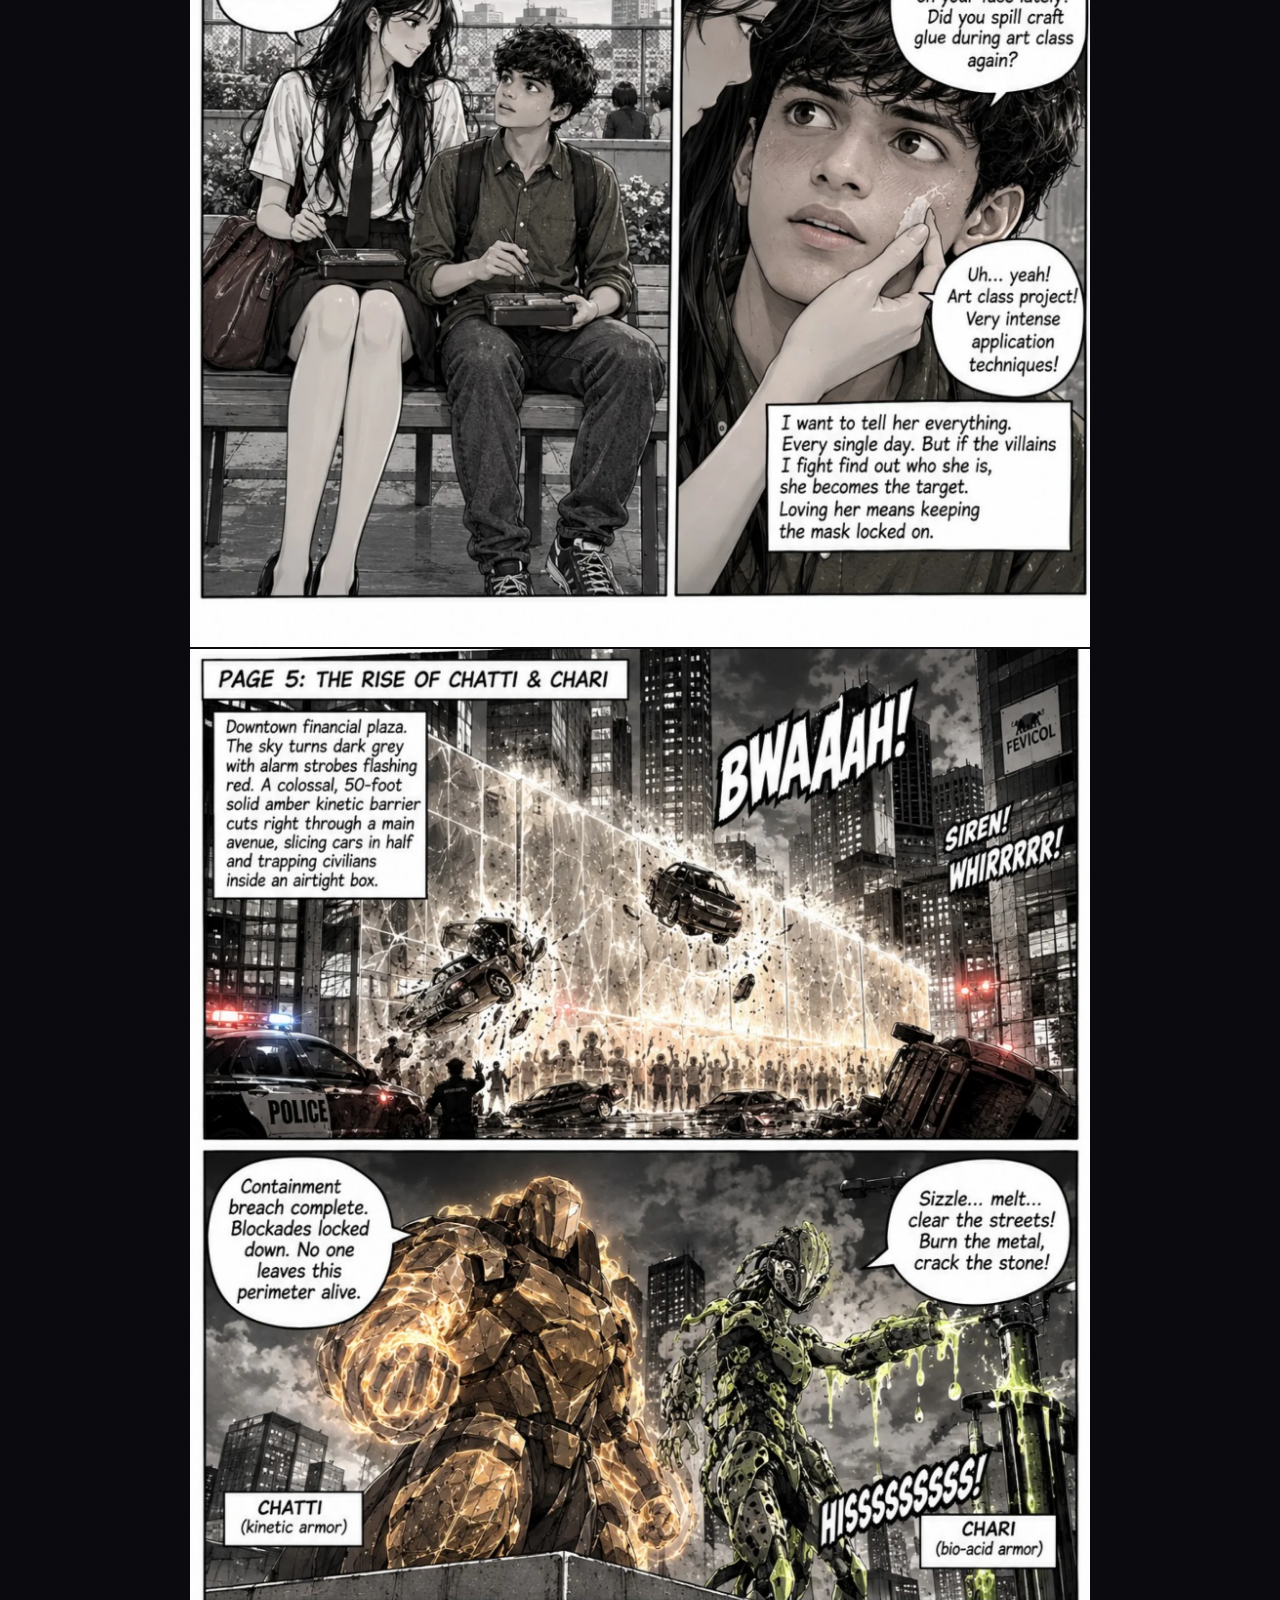
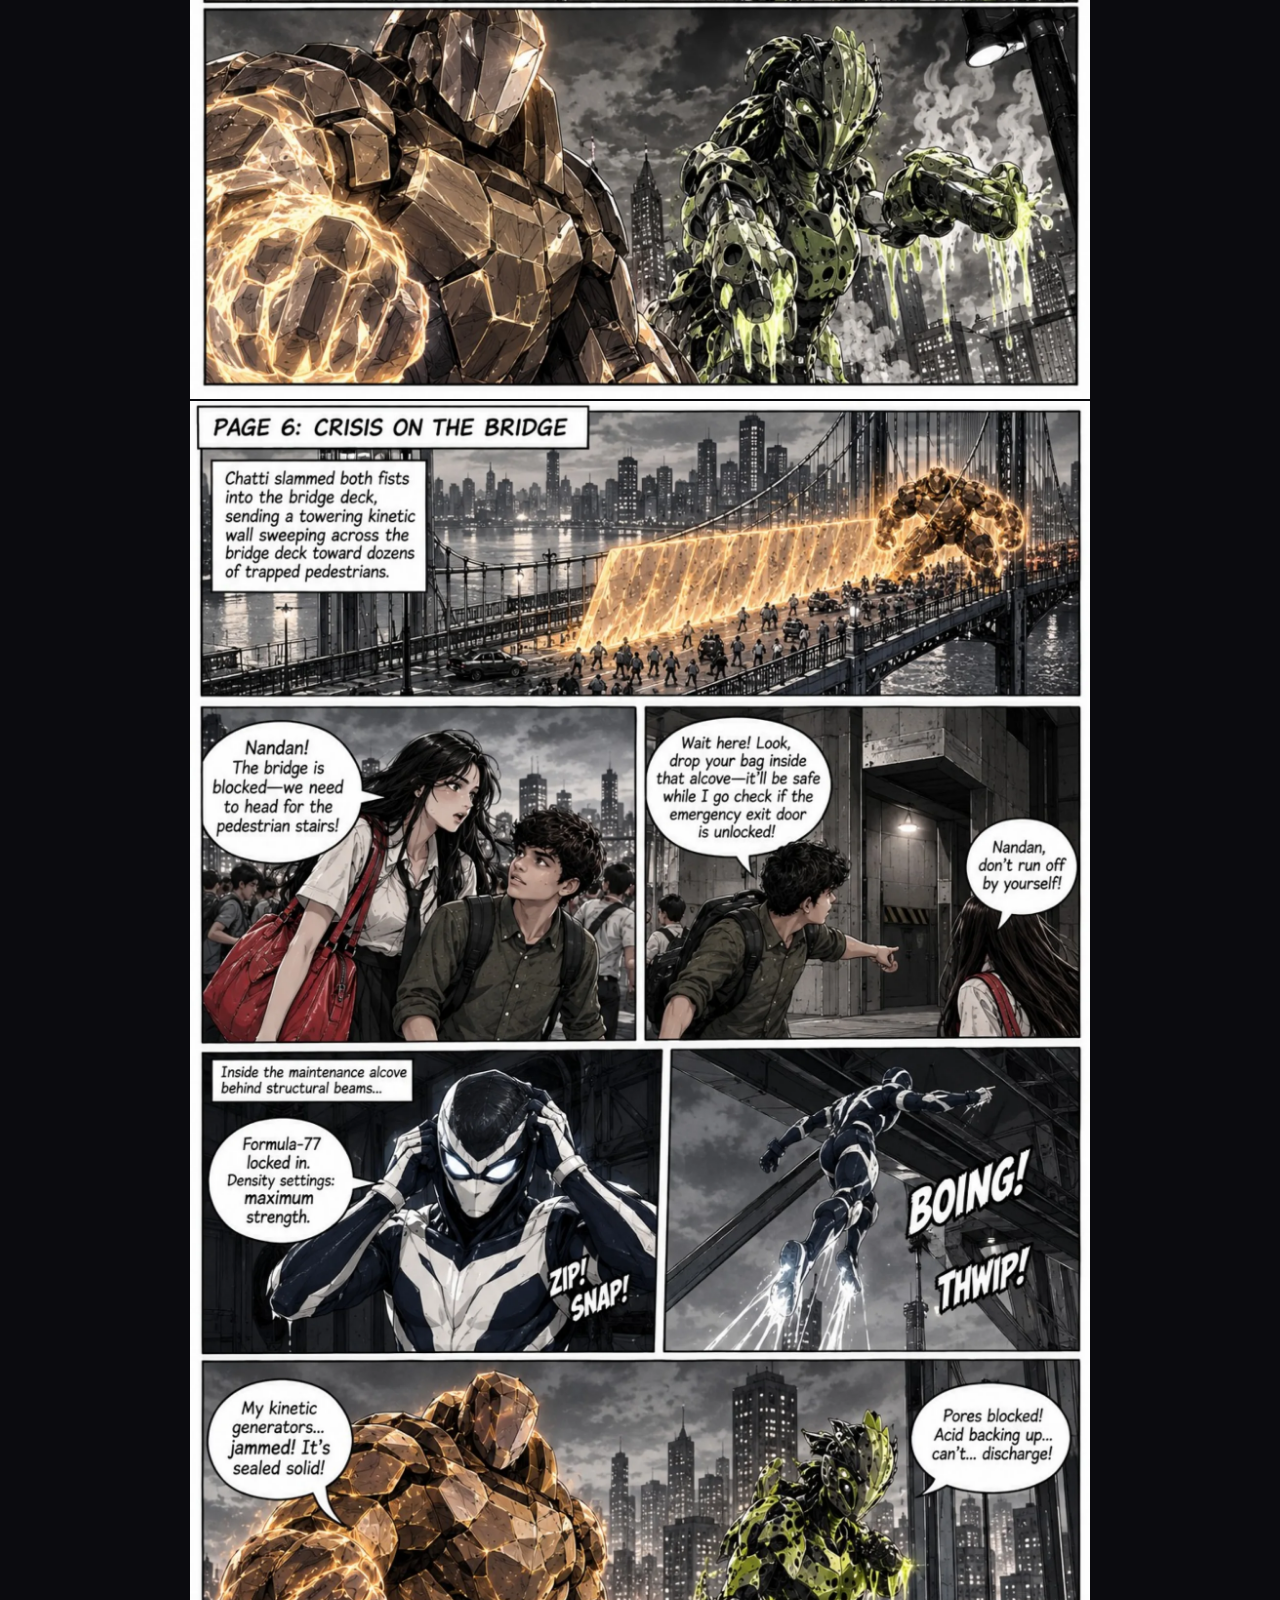
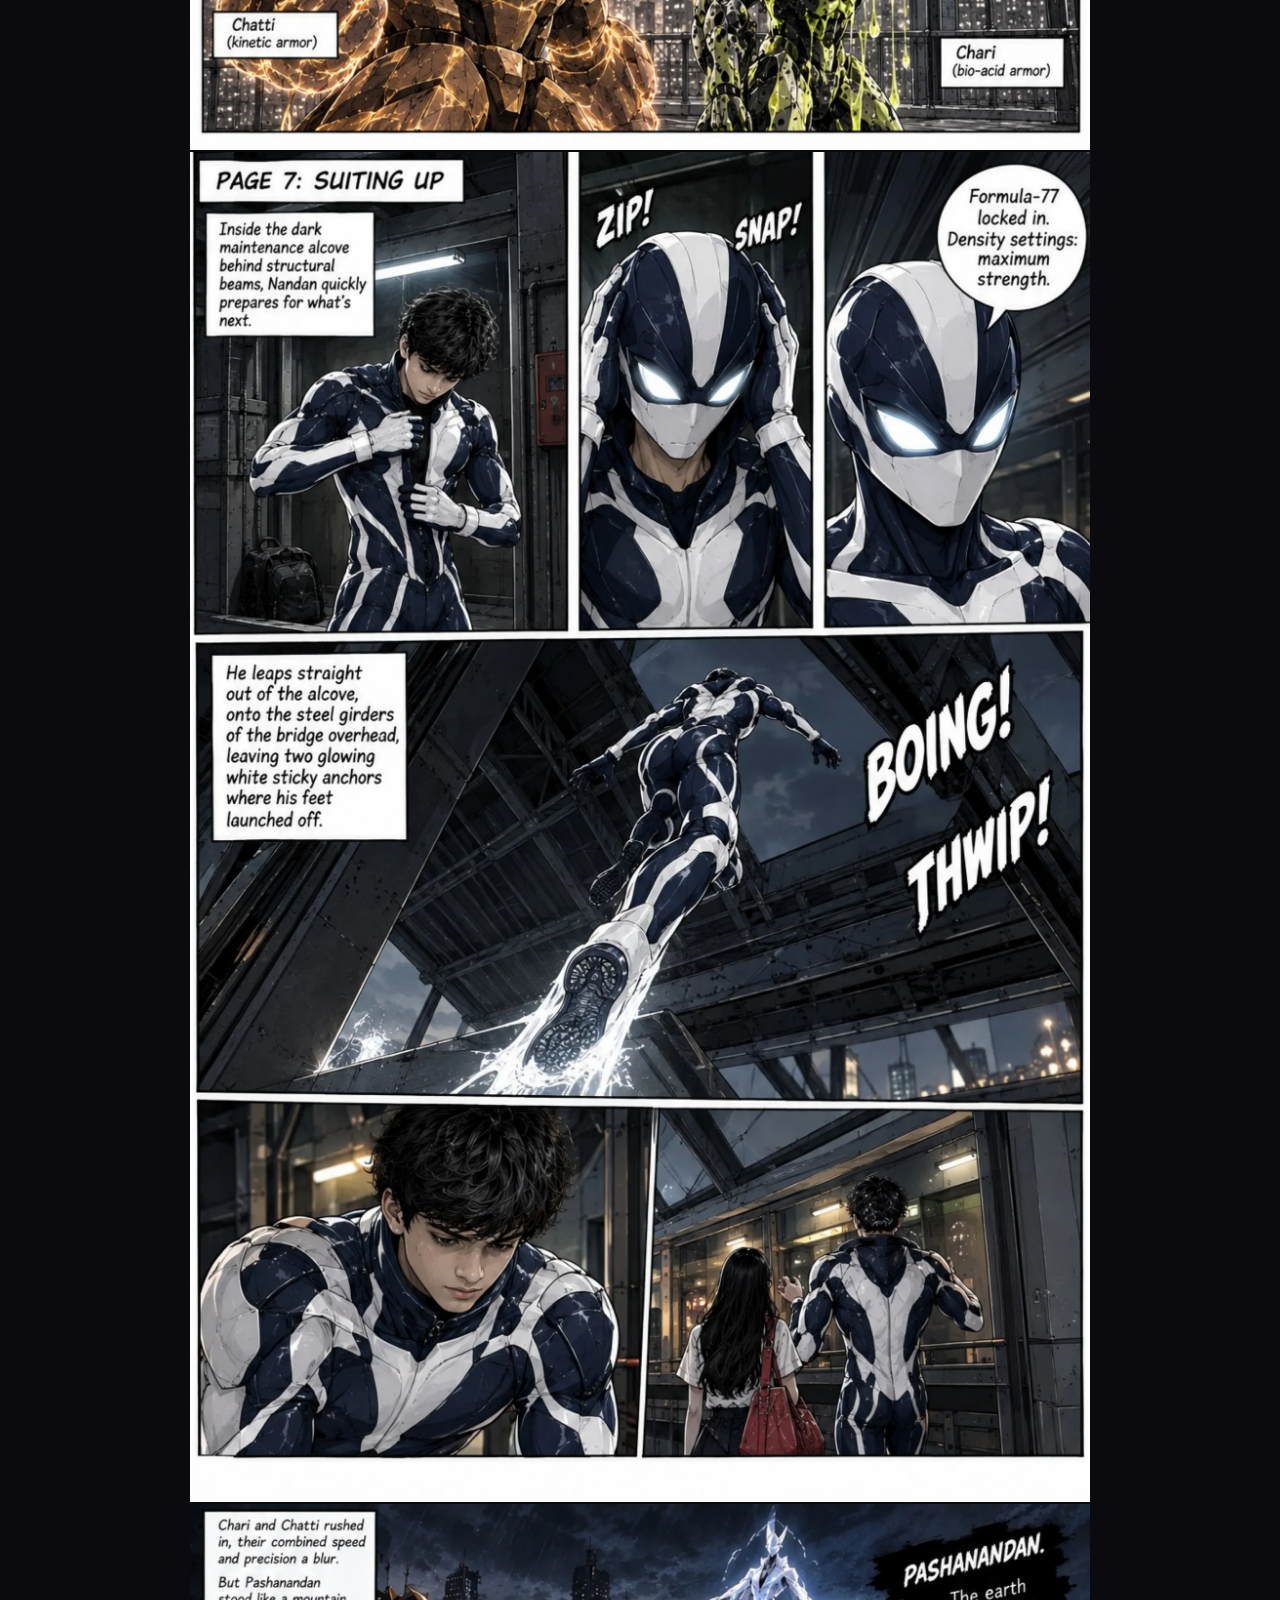
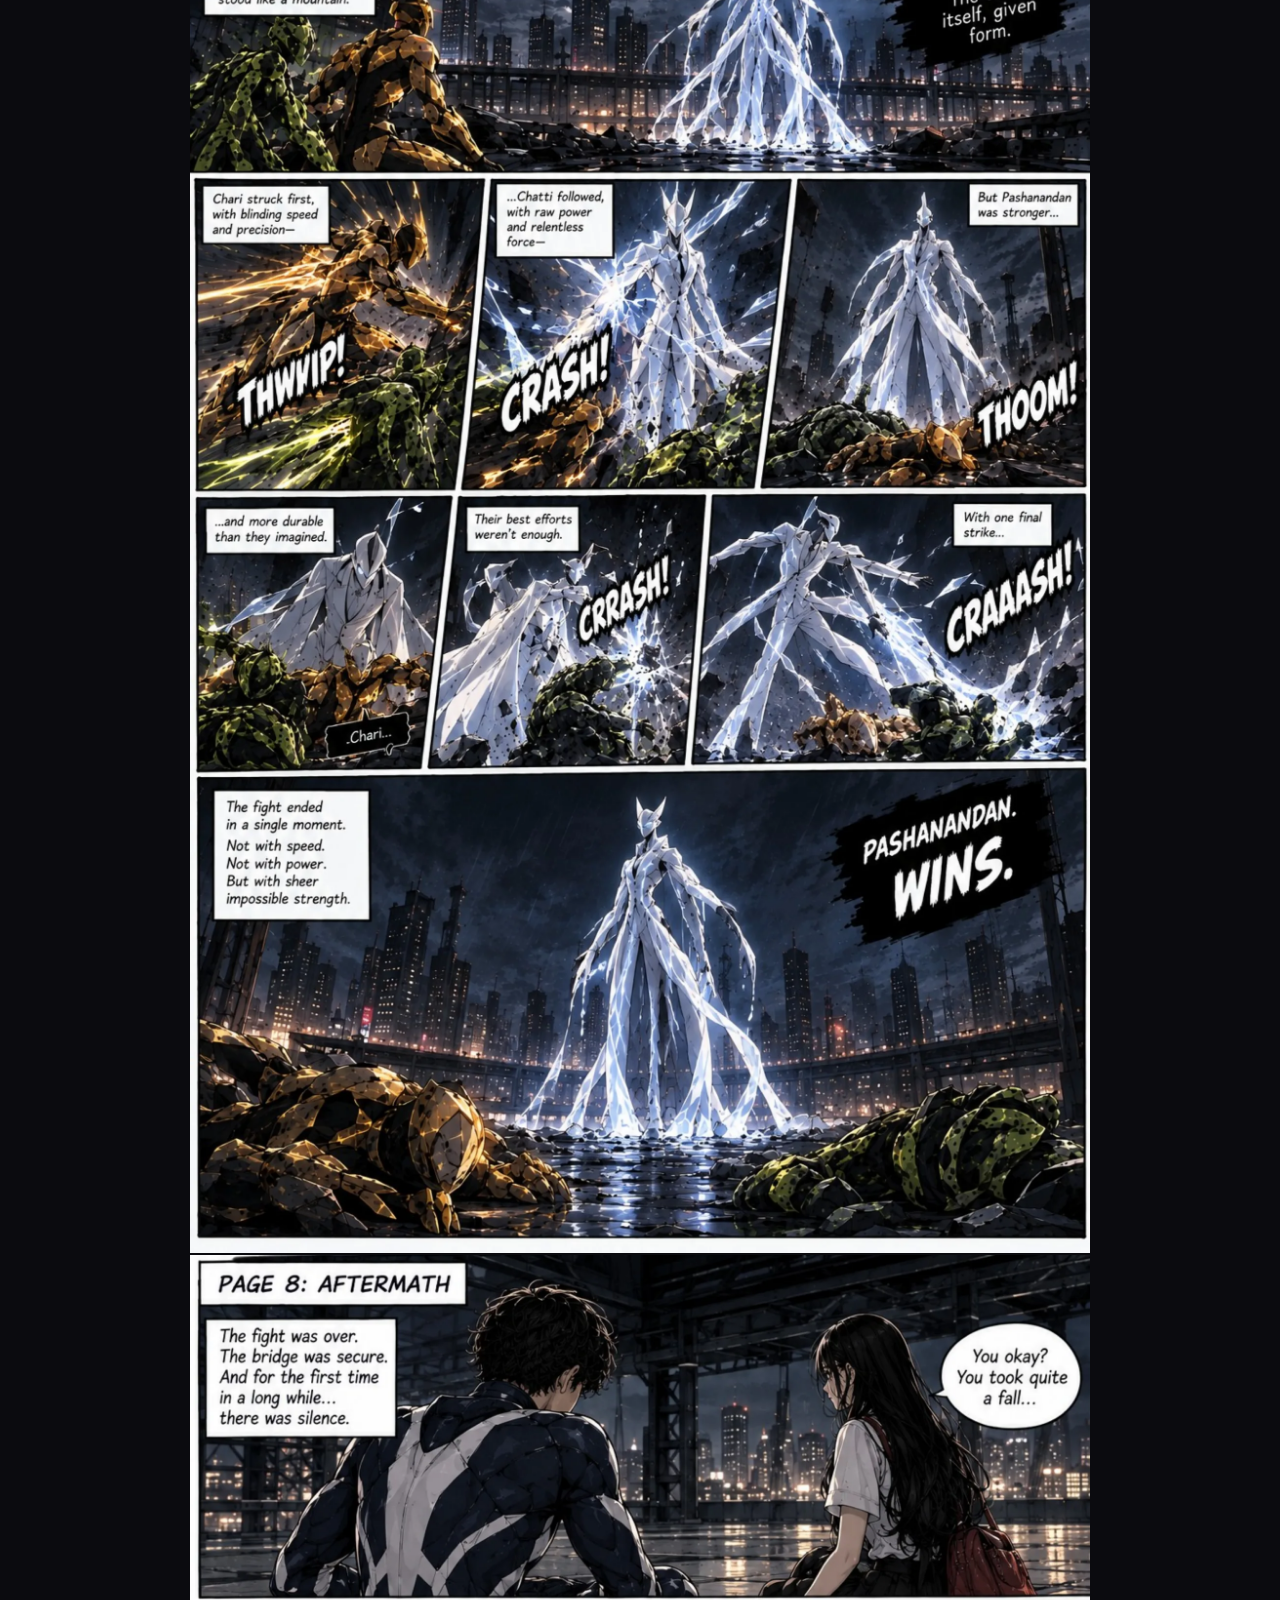
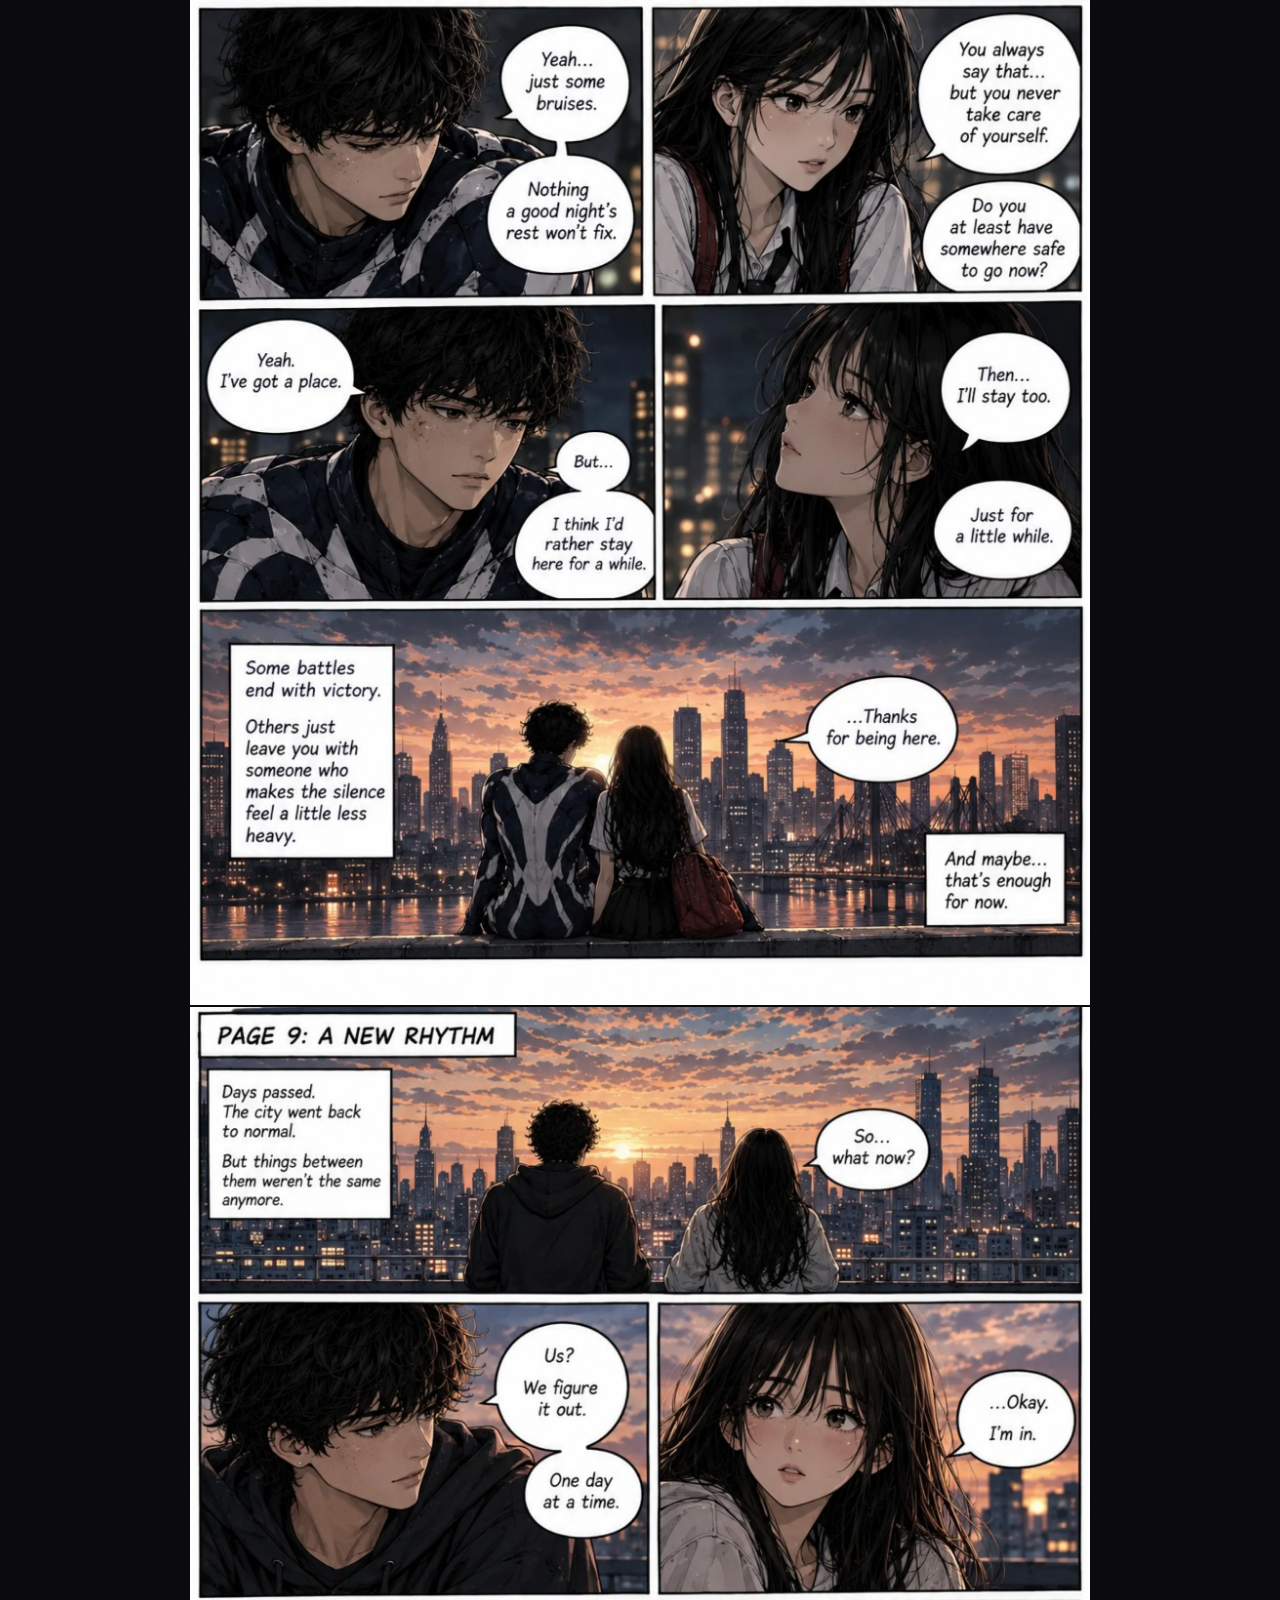
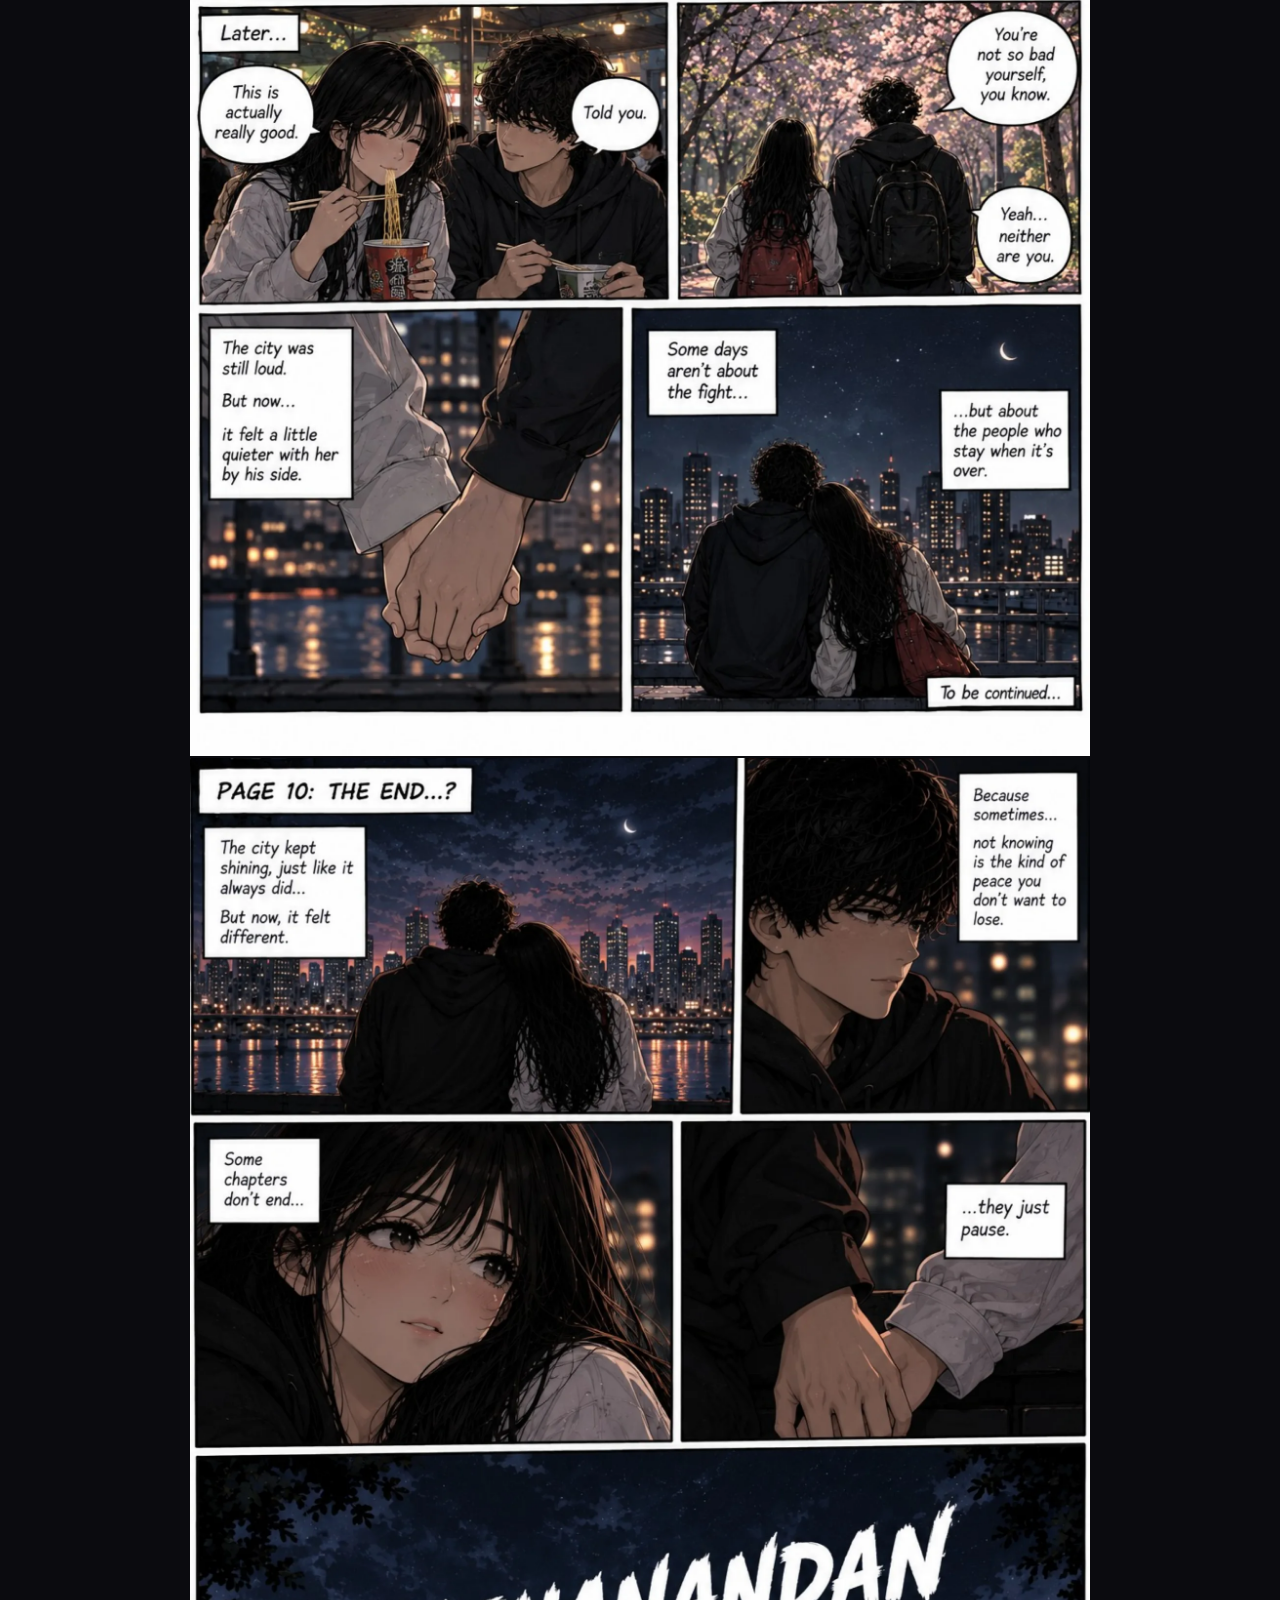
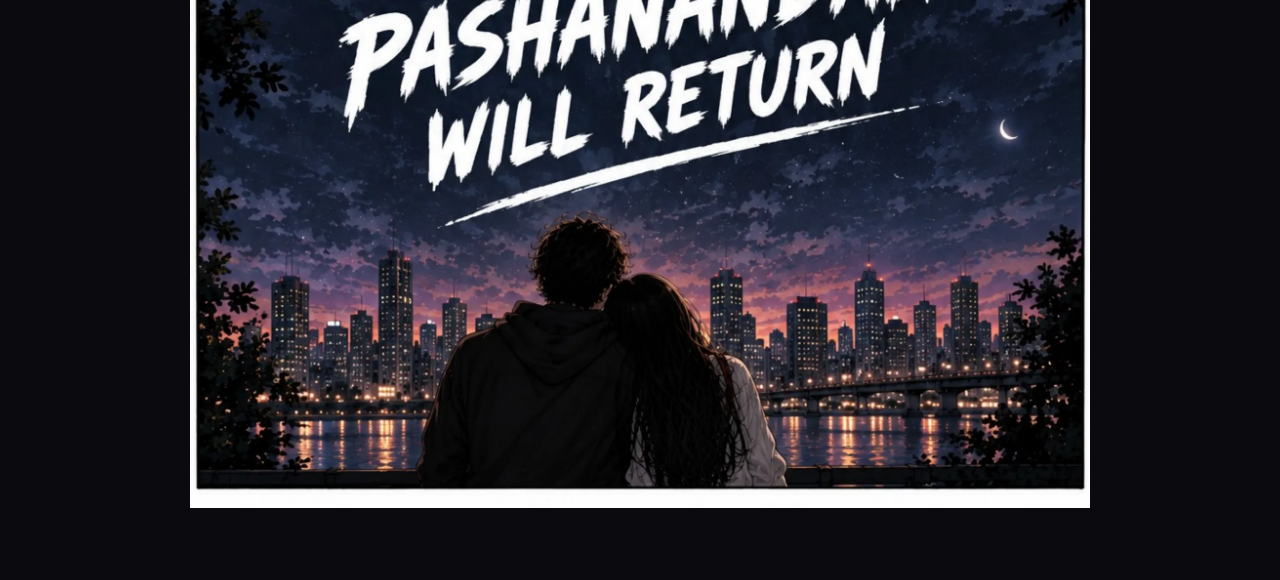
==== commit c44a2a04: "Add files via upload" ====
--- a/reader.html
+++ b/reader.html
@@ -3,245 +3,115 @@
 <head>
   <meta charset="UTF-8">
   <meta name="viewport" content="width=device-width, initial-scale=1.0">
-  <title>Comic Reader</title>
-  <link rel="stylesheet" href="style.css">
+  <title>PashaNandan — Chapter 1</title>
   <style>
-    .reader-page {
-      max-width: 900px;
-      margin: 0 auto;
-      padding: 20px 12px 100px;
+    * { box-sizing: border-box; }
+    html, body { margin: 0; padding: 0; background: #0b0b0f; color: #fff; font-family: Arial, sans-serif; }
+    body { padding-bottom: 70px; }
+    .topbar {
+      position: sticky; top: 0; z-index: 10;
+      display: flex; align-items: center; justify-content: space-between;
+      padding: 12px 16px; background: rgba(11,11,15,.94);
+      border-bottom: 1px solid #292932; backdrop-filter: blur(10px);
     }
-    .reader-top {
-      position: sticky;
-      top: 0;
-      z-index: 20;
-      padding: 10px 0;
-      backdrop-filter: blur(12px);
-      background: rgba(0,0,0,.12);
+    .title { font-weight: 800; font-size: 16px; }
+    .progress { font-size: 13px; color: #aaa; }
+    .reader { max-width: 900px; margin: 0 auto; }
+    .page {
+      display: block; width: 100%; height: auto; margin: 0 auto;
+      background: #15151b;
+      user-select: none; -webkit-user-drag: none;
     }
-    .reader-controls {
-      display: flex;
-      align-items: center;
-      justify-content: space-between;
-      gap: 8px;
-      flex-wrap: wrap;
+    .controls {
+      position: fixed; left: 50%; bottom: 12px; transform: translateX(-50%);
+      display: flex; gap: 8px; align-items: center;
+      background: rgba(20,20,27,.94); border: 1px solid #33333d;
+      border-radius: 999px; padding: 8px; z-index: 20;
+      box-shadow: 0 8px 30px rgba(0,0,0,.45);
     }
-    .reader-controls button, .reader-controls a {
-      border: 0;
-      border-radius: 10px;
-      padding: 9px 13px;
-      cursor: pointer;
-      text-decoration: none;
-      font: inherit;
+    button {
+      border: 0; border-radius: 999px; padding: 9px 14px;
+      background: #292934; color: white; font-weight: 700; cursor: pointer;
     }
-    #pages {
-      display: flex;
-      flex-direction: column;
-      align-items: center;
-      gap: 14px;
-      margin-top: 15px;
-    }
-    #pages img {
-      display: block;
-      width: min(100%, 900px);
-      height: auto;
-      margin: 0 auto;
-    }
-    #status {
-      text-align: center;
-      padding: 12px;
-      opacity: .8;
-    }
-    #error {
-      display: none;
-      text-align: center;
-      padding: 30px 15px;
+    button:disabled { opacity: .4; cursor: default; }
+    #fullscreen { font-size: 16px; padding: 9px 12px; }
+    .loading { text-align: center; padding: 50px 20px; color: #aaa; }
+    @media (min-width: 901px) {
+      .page { margin-bottom: 2px; }
     }
   </style>
 </head>
 <body>
-  <main class="reader-page">
-    <div class="reader-top">
-      <div class="reader-controls">
-        <a href="index.html">← Back</a>
-        <strong id="title">Loading...</strong>
-        <div>
-          <button id="prev">Previous</button>
-          <button id="next">Next</button>
-          <button id="fullscreen">Fullscreen</button>
-        </div>
-      </div>
-      <div id="status">Loading pages...</div>
-    </div>
+  <div class="topbar">
+    <div class="title">PashaNandan — Chapter 1</div>
+    <div class="progress" id="progress">Page 1 / 11</div>
+  </div>
 
-    <div id="pages"></div>
-    <div id="error"></div>
+  <main class="reader" id="reader">
+    <div class="loading" id="loading">Loading comic…</div>
   </main>
 
-<script>
-(function () {
-  const OWNER = "pogo809";
-  const REPO = "Unhingedcomics";
-  const BRANCH = "main";
-  const API = "https://api.github.com/repos/" + OWNER + "/" + REPO + "/contents/";
-  const RAW = "https://raw.githubusercontent.com/" + OWNER + "/" + REPO + "/" + BRANCH + "/";
+  <div class="controls">
+    <button id="prev" aria-label="Previous page">←</button>
+    <button id="next" aria-label="Next page">→</button>
+    <button id="fullscreen" aria-label="Fullscreen">⛶</button>
+  </div>
 
-  const params = new URLSearchParams(location.search);
-  const comic = params.get("comic");
-  const chapter = params.get("chapter");
-  const requestedPage = Math.max(1, parseInt(params.get("page") || "1", 10) || 1);
+  <script>
+    const totalPages = 11;
+    const reader = document.getElementById("reader");
+    const progress = document.getElementById("progress");
+    const loading = document.getElementById("loading");
+    const pages = [];
 
-  const pagesEl = document.getElementById("pages");
-  const statusEl = document.getElementById("status");
-  const titleEl = document.getElementById("title");
-  const errorEl = document.getElementById("error");
-  const prevBtn = document.getElementById("prev");
-  const nextBtn = document.getElementById("next");
-  const fullscreenBtn = document.getElementById("fullscreen");
+    for (let i = 1; i <= totalPages; i++) {
+      const img = document.createElement("img");
+      img.className = "page";
+      img.alt = `PashaNandan Chapter 1 — Page ${i}`;
+      img.loading = i === 1 ? "eager" : "lazy";
+      img.decoding = "async";
+      img.src = `comics/pashanandan/chapter-01/page-${String(i).padStart(2, "0")}.webp`;
+      reader.appendChild(img);
+      pages.push(img);
+    }
+    loading.remove();
 
-  let pages = [];
-  let currentPage = requestedPage;
-
-  function showError(message) {
-    errorEl.style.display = "block";
-    errorEl.textContent = message;
-    statusEl.textContent = "";
-  }
-
-  function setStatus() {
-    statusEl.textContent = pages.length
-      ? "Page " + currentPage + " of " + pages.length
-      : "";
-    prevBtn.disabled = currentPage <= 1;
-    nextBtn.disabled = currentPage >= pages.length;
-  }
-
-  function saveProgress() {
-    if (!comic || !chapter || !pages.length) return;
-    localStorage.setItem("unhinged_progress", JSON.stringify({
-      comic: comic,
-      chapter: chapter,
-      page: currentPage,
-      image: pages[currentPage - 1]
-    }));
-  }
-
-  function goToPage(n) {
-    if (!pages.length) return;
-    currentPage = Math.max(1, Math.min(pages.length, n));
-    const img = pagesEl.querySelector('[data-page="' + currentPage + '"]');
-    if (img) img.scrollIntoView({ behavior: "smooth", block: "start" });
-    setStatus();
-    saveProgress();
-    history.replaceState(null, "", "reader.html?comic=" +
-      encodeURIComponent(comic) + "&chapter=" +
-      encodeURIComponent(chapter) + "&page=" + currentPage);
-  }
-
-  function sortPages(items) {
-    return items
-      .filter(x => x && x.type === "file")
-      .filter(x => /\.(webp|jpg|jpeg|png)$/i.test(x.name))
-      .sort((a, b) => {
-        const an = parseInt((a.name.match(/\d+/) || ["0"])[0], 10);
-        const bn = parseInt((b.name.match(/\d+/) || ["0"])[0], 10);
-        return an - bn || a.name.localeCompare(b.name);
+    function currentPage() {
+      let best = 1, bestDistance = Infinity;
+      pages.forEach((page, i) => {
+        const distance = Math.abs(page.getBoundingClientRect().top - 80);
+        if (distance < bestDistance) {
+          bestDistance = distance;
+          best = i + 1;
+        }
       });
-  }
-
-  async function load() {
-    if (!comic || !chapter) {
-      showError("This reader link is missing the comic or chapter.");
-      return;
+      return best;
     }
 
-    titleEl.textContent = comic.replace(/[-_]+/g, " ") +
-      " — " + chapter.replace(/[-_]+/g, " ");
+    function updateProgress() {
+      progress.textContent = `Page ${currentPage()} / ${totalPages}`;
+    }
 
-    const path = "comics/" + comic + "/" + chapter;
+    document.getElementById("prev").onclick = () => {
+      const p = Math.max(1, currentPage() - 1);
+      pages[p - 1].scrollIntoView({ behavior: "smooth", block: "start" });
+    };
 
-    try {
-      const response = await fetch(API + path, {
-        headers: { "Accept": "application/vnd.github+json" },
-        cache: "no-store"
-      });
+    document.getElementById("next").onclick = () => {
+      const p = Math.min(totalPages, currentPage() + 1);
+      pages[p - 1].scrollIntoView({ behavior: "smooth", block: "start" });
+    };
 
-      if (!response.ok) {
-        throw new Error("GitHub returned " + response.status);
+    document.getElementById("fullscreen").onclick = async () => {
+      if (!document.fullscreenElement) {
+        await document.documentElement.requestFullscreen?.();
+      } else {
+        await document.exitFullscreen?.();
       }
+    };
 
-      const data = await response.json();
-      pages = sortPages(Array.isArray(data) ? data : []);
-
-      if (!pages.length) {
-        showError("No comic pages were found in this chapter.");
-        return;
-      }
-
-      pagesEl.innerHTML = "";
-
-      pages.forEach((file, index) => {
-        const pageNo = index + 1;
-        const img = document.createElement("img");
-        img.dataset.page = pageNo;
-        img.alt = "Page " + pageNo;
-        img.loading = pageNo <= 2 ? "eager" : "lazy";
-        img.src = RAW + path + "/" + encodeURIComponent(file.name);
-        img.addEventListener("error", function () {
-          img.alt = "Page " + pageNo + " could not be loaded";
-        });
-        pagesEl.appendChild(img);
-      });
-
-      currentPage = Math.min(requestedPage, pages.length);
-      setStatus();
-      saveProgress();
-
-      const observer = new IntersectionObserver(entries => {
-        let best = null;
-        for (const entry of entries) {
-          if (entry.isIntersecting) {
-            if (!best || entry.intersectionRatio > best.intersectionRatio) best = entry;
-          }
-        }
-        if (best) {
-          currentPage = Number(best.target.dataset.page);
-          setStatus();
-          saveProgress();
-        }
-      }, { threshold: [0.25, 0.5, 0.75] });
-
-      pagesEl.querySelectorAll("img").forEach(img => observer.observe(img));
-
-      setTimeout(() => {
-        const target = pagesEl.querySelector('[data-page="' + currentPage + '"]');
-        if (target) target.scrollIntoView({ block: "start" });
-      }, 250);
-
-    } catch (err) {
-      showError("Could not load the comic. Check that the comic and chapter folders exist and that GitHub Pages is serving the site.");
-      console.error(err);
-    }
-  }
-
-  prevBtn.addEventListener("click", () => goToPage(currentPage - 1));
-  nextBtn.addEventListener("click", () => goToPage(currentPage + 1));
-
-  fullscreenBtn.addEventListener("click", () => {
-    if (!document.fullscreenElement) {
-      document.documentElement.requestFullscreen?.();
-    } else {
-      document.exitFullscreen?.();
-    }
-  });
-
-  document.addEventListener("keydown", e => {
-    if (e.key === "ArrowLeft") goToPage(currentPage - 1);
-    if (e.key === "ArrowRight") goToPage(currentPage + 1);
-  });
-
-  load();
-})();
-</script>
+    window.addEventListener("scroll", updateProgress, { passive: true });
+    updateProgress();
+  </script>
 </body>
 </html>
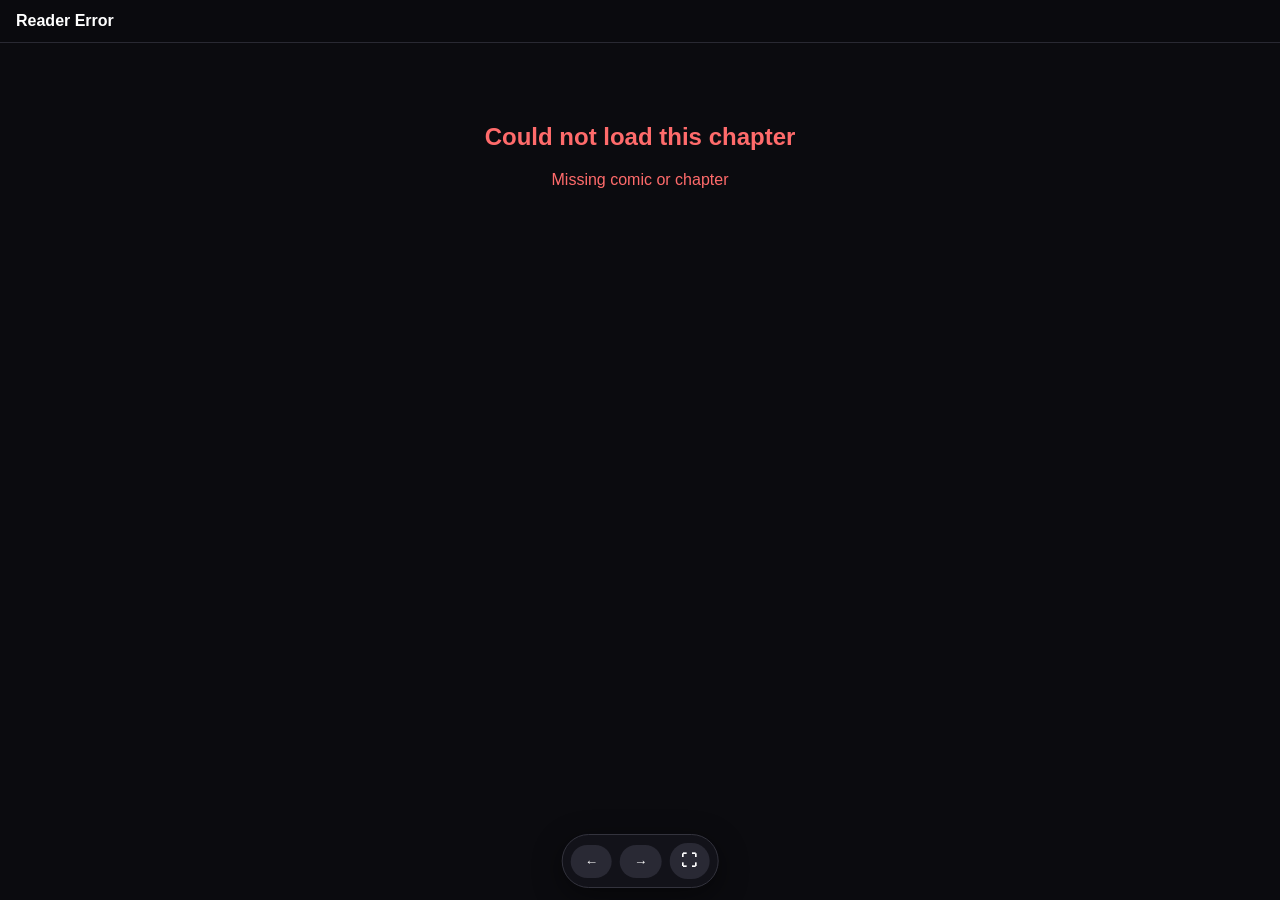
==== commit b1c3b5f0: "Update reader.html" ====
--- a/reader.html
+++ b/reader.html
@@ -3,48 +3,125 @@
 <head>
   <meta charset="UTF-8">
   <meta name="viewport" content="width=device-width, initial-scale=1.0">
-  <title>PashaNandan — Chapter 1</title>
+
+  <title>Unhinged Comics Reader</title>
+
   <style>
     * { box-sizing: border-box; }
-    html, body { margin: 0; padding: 0; background: #0b0b0f; color: #fff; font-family: Arial, sans-serif; }
-    body { padding-bottom: 70px; }
+
+    html, body {
+      margin: 0;
+      padding: 0;
+      background: #0b0b0f;
+      color: #fff;
+      font-family: Arial, sans-serif;
+    }
+
+    body {
+      padding-bottom: 70px;
+    }
+
     .topbar {
-      position: sticky; top: 0; z-index: 10;
-      display: flex; align-items: center; justify-content: space-between;
-      padding: 12px 16px; background: rgba(11,11,15,.94);
-      border-bottom: 1px solid #292932; backdrop-filter: blur(10px);
-    }
-    .title { font-weight: 800; font-size: 16px; }
-    .progress { font-size: 13px; color: #aaa; }
-    .reader { max-width: 900px; margin: 0 auto; }
+      position: sticky;
+      top: 0;
+      z-index: 10;
+      display: flex;
+      align-items: center;
+      justify-content: space-between;
+      gap: 12px;
+      padding: 12px 16px;
+      background: rgba(11,11,15,.94);
+      border-bottom: 1px solid #292932;
+      backdrop-filter: blur(10px);
+    }
+
+    .title {
+      font-weight: 800;
+      font-size: 16px;
+    }
+
+    .progress {
+      font-size: 13px;
+      color: #aaa;
+      white-space: nowrap;
+    }
+
+    .reader {
+      max-width: 900px;
+      margin: 0 auto;
+    }
+
     .page {
-      display: block; width: 100%; height: auto; margin: 0 auto;
+      display: block;
+      width: 100%;
+      height: auto;
+      margin: 0 auto;
       background: #15151b;
-      user-select: none; -webkit-user-drag: none;
-    }
+      user-select: none;
+      -webkit-user-drag: none;
+    }
+
     .controls {
-      position: fixed; left: 50%; bottom: 12px; transform: translateX(-50%);
-      display: flex; gap: 8px; align-items: center;
-      background: rgba(20,20,27,.94); border: 1px solid #33333d;
-      border-radius: 999px; padding: 8px; z-index: 20;
+      position: fixed;
+      left: 50%;
+      bottom: 12px;
+      transform: translateX(-50%);
+      display: flex;
+      gap: 8px;
+      align-items: center;
+      background: rgba(20,20,27,.94);
+      border: 1px solid #33333d;
+      border-radius: 999px;
+      padding: 8px;
+      z-index: 20;
       box-shadow: 0 8px 30px rgba(0,0,0,.45);
     }
+
     button {
-      border: 0; border-radius: 999px; padding: 9px 14px;
-      background: #292934; color: white; font-weight: 700; cursor: pointer;
-    }
-    button:disabled { opacity: .4; cursor: default; }
-    #fullscreen { font-size: 16px; padding: 9px 12px; }
-    .loading { text-align: center; padding: 50px 20px; color: #aaa; }
+      border: 0;
+      border-radius: 999px;
+      padding: 9px 14px;
+      background: #292934;
+      color: white;
+      font-weight: 700;
+      cursor: pointer;
+    }
+
+    button:disabled {
+      opacity: .4;
+      cursor: default;
+    }
+
+    #fullscreen {
+      font-size: 16px;
+      padding: 9px 12px;
+    }
+
+    .loading {
+      text-align: center;
+      padding: 50px 20px;
+      color: #aaa;
+    }
+
+    .error {
+      text-align: center;
+      padding: 60px 20px;
+      color: #ff6b6b;
+    }
+
     @media (min-width: 901px) {
-      .page { margin-bottom: 2px; }
+      .page {
+        margin-bottom: 2px;
+      }
     }
   </style>
 </head>
+
 <body>
+
   <div class="topbar">
-    <div class="title">PashaNandan — Chapter 1</div>
-    <div class="progress" id="progress">Page 1 / 11</div>
+    <div class="title" id="title">Loading…</div>
+    <div class="progress" id="progress">Loading…</div>
   </div>
 
   <main class="reader" id="reader">
@@ -58,60 +135,201 @@
   </div>
 
   <script>
-    const totalPages = 11;
+    const REPO = "pogo809/Unhingedcomics";
+    const API = `https://api.github.com/repos/${REPO}/contents`;
+    const RAW = `https://raw.githubusercontent.com/${REPO}/main`;
+
+    const params = new URLSearchParams(window.location.search);
+
+    const comic = params.get("comic");
+    const chapter = params.get("chapter");
+
     const reader = document.getElementById("reader");
     const progress = document.getElementById("progress");
     const loading = document.getElementById("loading");
+    const title = document.getElementById("title");
+
     const pages = [];
 
-    for (let i = 1; i <= totalPages; i++) {
-      const img = document.createElement("img");
-      img.className = "page";
-      img.alt = `PashaNandan Chapter 1 — Page ${i}`;
-      img.loading = i === 1 ? "eager" : "lazy";
-      img.decoding = "async";
-      img.src = `comics/pashanandan/chapter-01/page-${String(i).padStart(2, "0")}.webp`;
-      reader.appendChild(img);
-      pages.push(img);
-    }
-    loading.remove();
+    let totalPages = 0;
+
+    function pretty(text) {
+      return decodeURIComponent(text || "")
+        .replace(/[-_]+/g, " ")
+        .replace(/\b\w/g, c => c.toUpperCase());
+    }
+
+    function pageUrl(fileName) {
+      return `${RAW}/${encodeURI(
+        `comics/${comic}/${chapter}/${fileName}`
+      )}`;
+    }
+
+    async function loadPages() {
+      try {
+
+        if (!comic || !chapter) {
+          throw new Error("Missing comic or chapter");
+        }
+
+        title.textContent =
+          `${pretty(comic)} — ${pretty(chapter)}`;
+
+        const path =
+          `comics/${comic}/${chapter}`;
+
+        const response =
+          await fetch(`${API}/${encodeURIComponent(path)}`);
+
+        if (!response.ok) {
+          throw new Error(`GitHub error: ${response.status}`);
+        }
+
+        const files = await response.json();
+
+        const imageFiles = files
+          .filter(file =>
+            file.type === "file" &&
+            /\.(webp|jpg|jpeg|png)$/i.test(file.name)
+          )
+          .sort((a, b) =>
+            a.name.localeCompare(
+              b.name,
+              undefined,
+              { numeric: true }
+            )
+          );
+
+        if (!imageFiles.length) {
+          throw new Error("No comic pages found");
+        }
+
+        totalPages = imageFiles.length;
+
+        imageFiles.forEach((file, i) => {
+
+          const img = document.createElement("img");
+
+          img.className = "page";
+
+          img.alt =
+            `${pretty(comic)} ${pretty(chapter)} — Page ${i + 1}`;
+
+          img.loading =
+            i === 0 ? "eager" : "lazy";
+
+          img.decoding = "async";
+
+          img.src = pageUrl(file.name);
+
+          reader.appendChild(img);
+
+          pages.push(img);
+        });
+
+        loading.remove();
+
+        updateProgress();
+
+      } catch (error) {
+
+        console.error(error);
+
+        loading.remove();
+
+        reader.innerHTML = `
+          <div class="error">
+            <h2>Could not load this chapter</h2>
+            <p>${error.message}</p>
+          </div>
+        `;
+
+        title.textContent = "Reader Error";
+        progress.textContent = "";
+      }
+    }
 
     function currentPage() {
-      let best = 1, bestDistance = Infinity;
+
+      if (!pages.length) return 1;
+
+      let best = 1;
+      let bestDistance = Infinity;
+
       pages.forEach((page, i) => {
-        const distance = Math.abs(page.getBoundingClientRect().top - 80);
+
+        const distance =
+          Math.abs(
+            page.getBoundingClientRect().top - 80
+          );
+
         if (distance < bestDistance) {
           bestDistance = distance;
           best = i + 1;
         }
+
       });
+
       return best;
     }
 
     function updateProgress() {
-      progress.textContent = `Page ${currentPage()} / ${totalPages}`;
+
+      if (!totalPages) return;
+
+      progress.textContent =
+        `Page ${currentPage()} / ${totalPages}`;
     }
 
     document.getElementById("prev").onclick = () => {
-      const p = Math.max(1, currentPage() - 1);
-      pages[p - 1].scrollIntoView({ behavior: "smooth", block: "start" });
+
+      if (!pages.length) return;
+
+      const p =
+        Math.max(1, currentPage() - 1);
+
+      pages[p - 1].scrollIntoView({
+        behavior: "smooth",
+        block: "start"
+      });
     };
 
     document.getElementById("next").onclick = () => {
-      const p = Math.min(totalPages, currentPage() + 1);
-      pages[p - 1].scrollIntoView({ behavior: "smooth", block: "start" });
+
+      if (!pages.length) return;
+
+      const p =
+        Math.min(totalPages, currentPage() + 1);
+
+      pages[p - 1].scrollIntoView({
+        behavior: "smooth",
+        block: "start"
+      });
     };
 
-    document.getElementById("fullscreen").onclick = async () => {
-      if (!document.fullscreenElement) {
-        await document.documentElement.requestFullscreen?.();
-      } else {
-        await document.exitFullscreen?.();
-      }
-    };
-
-    window.addEventListener("scroll", updateProgress, { passive: true });
-    updateProgress();
+    document.getElementById("fullscreen").onclick =
+      async () => {
+
+        if (!document.fullscreenElement) {
+
+          await document.documentElement
+            .requestFullscreen?.();
+
+        } else {
+
+          await document.exitFullscreen?.();
+
+        }
+      };
+
+    window.addEventListener(
+      "scroll",
+      updateProgress,
+      { passive: true }
+    );
+
+    loadPages();
   </script>
+
 </body>
 </html>
